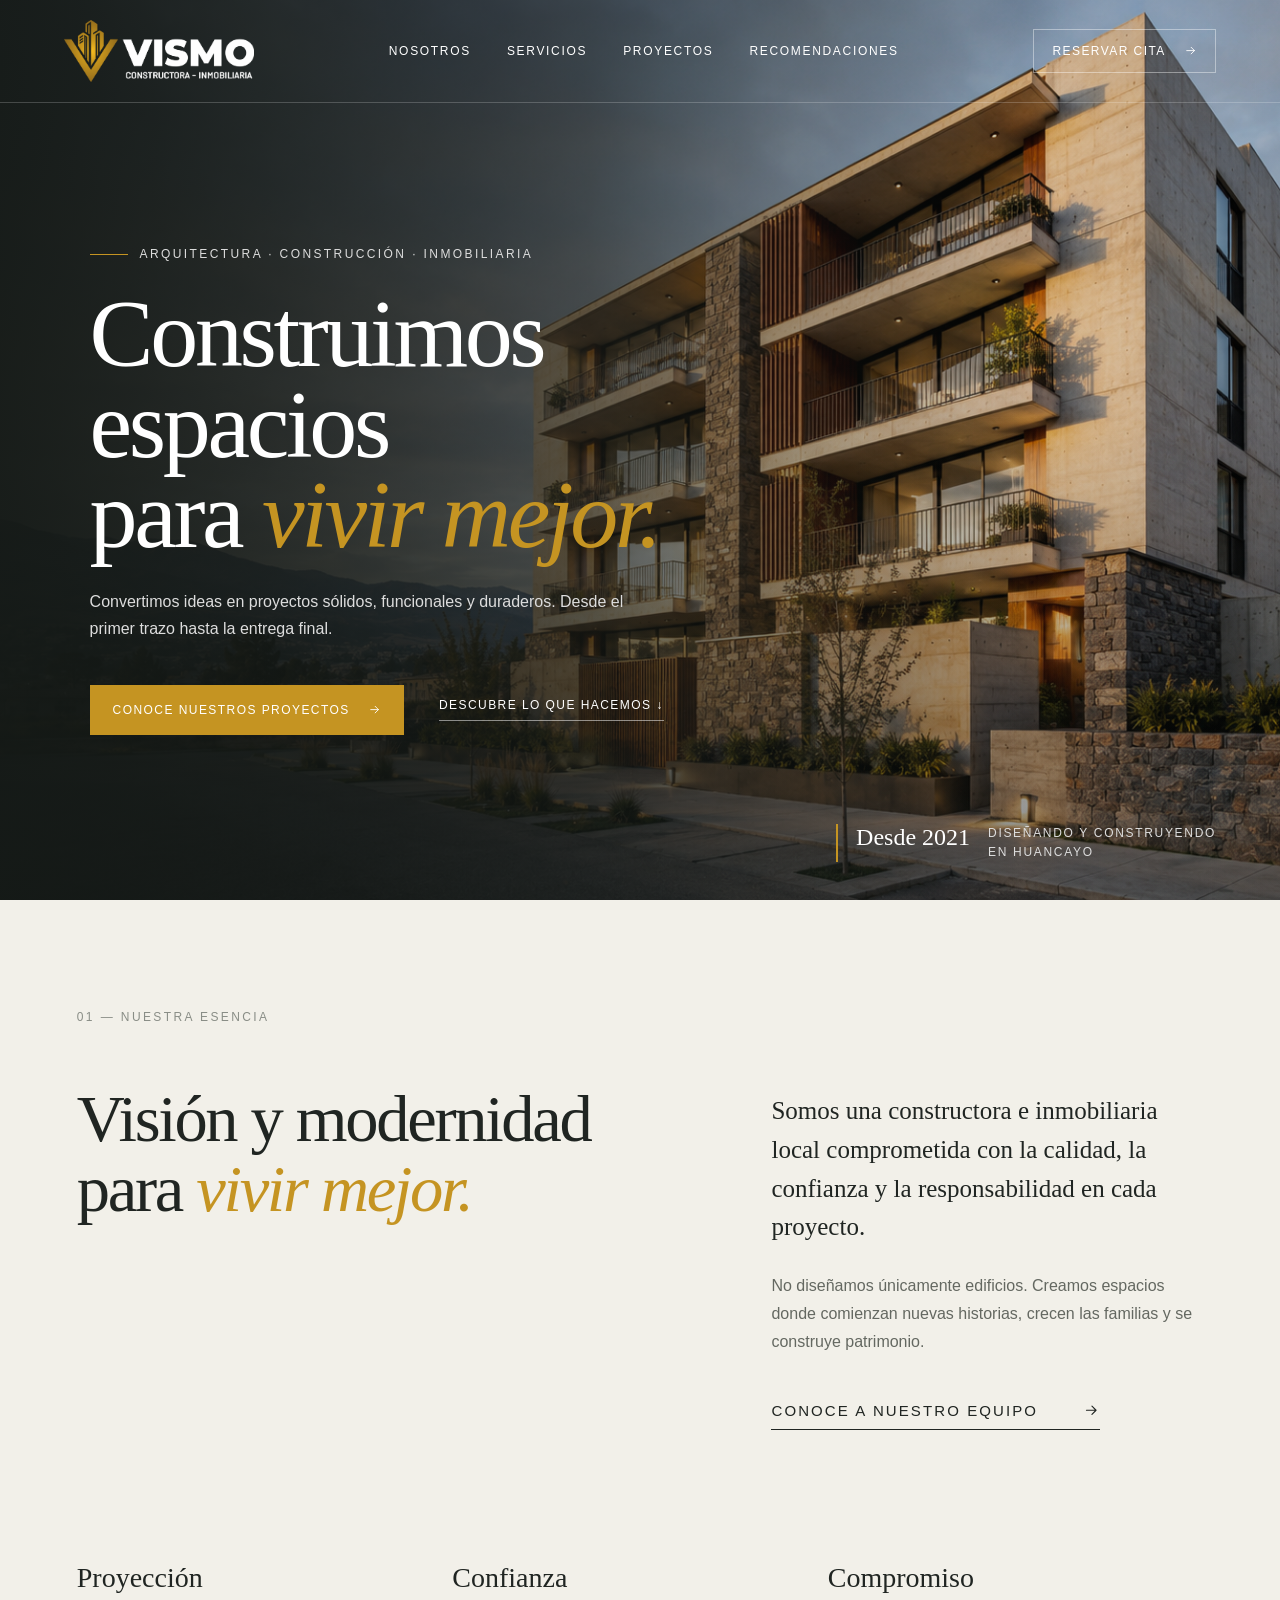
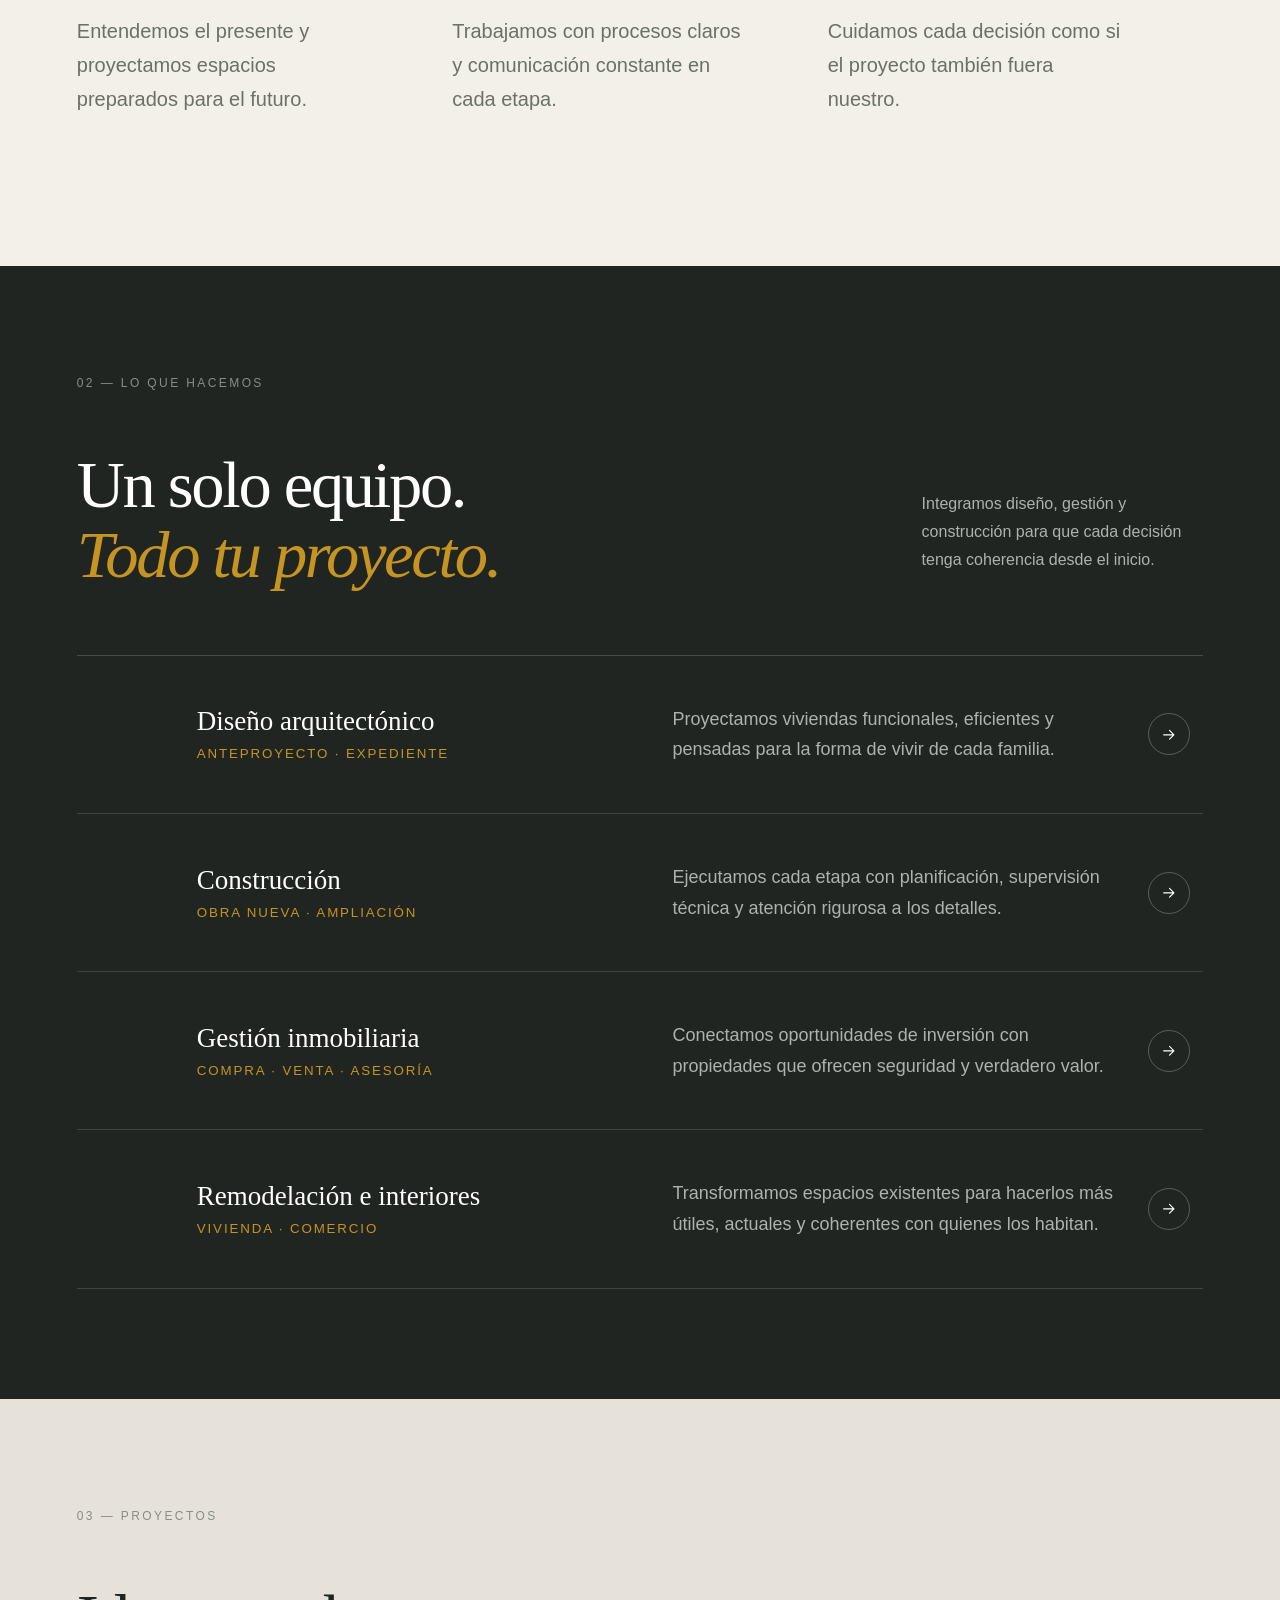
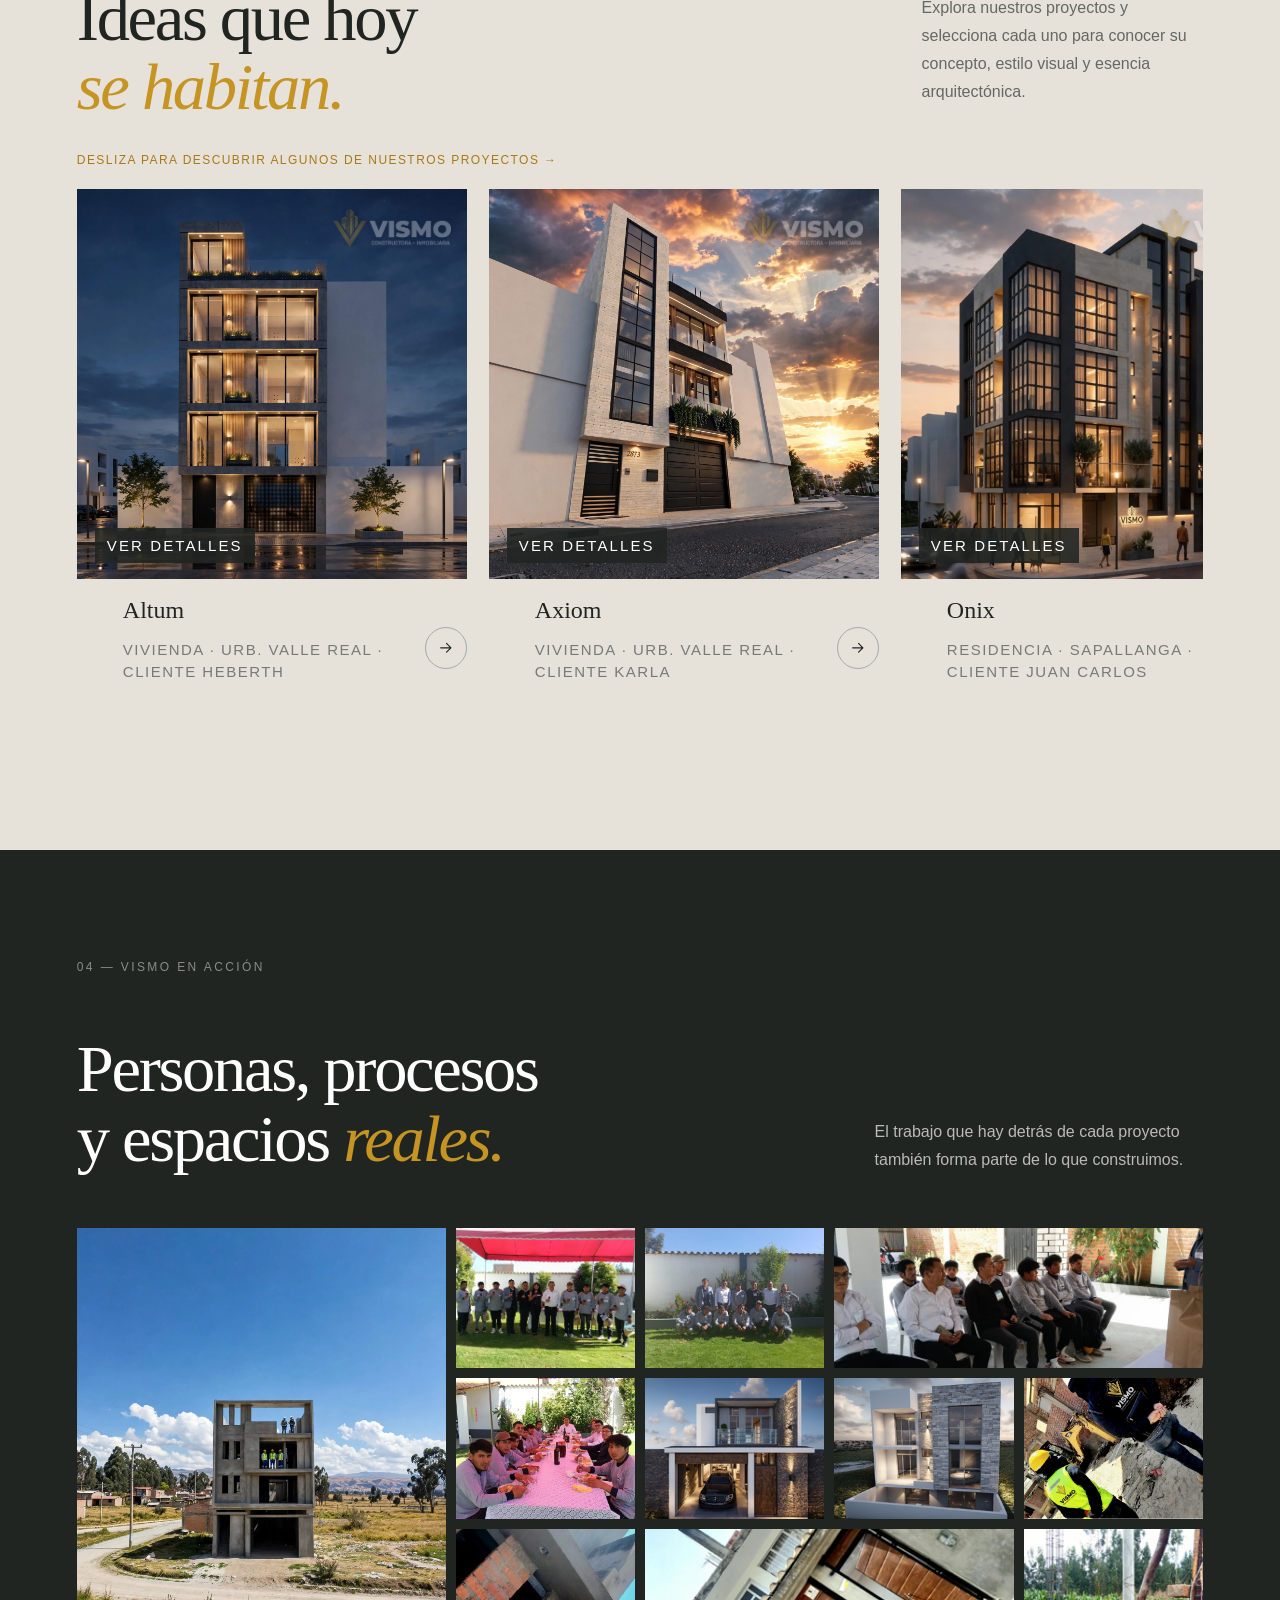
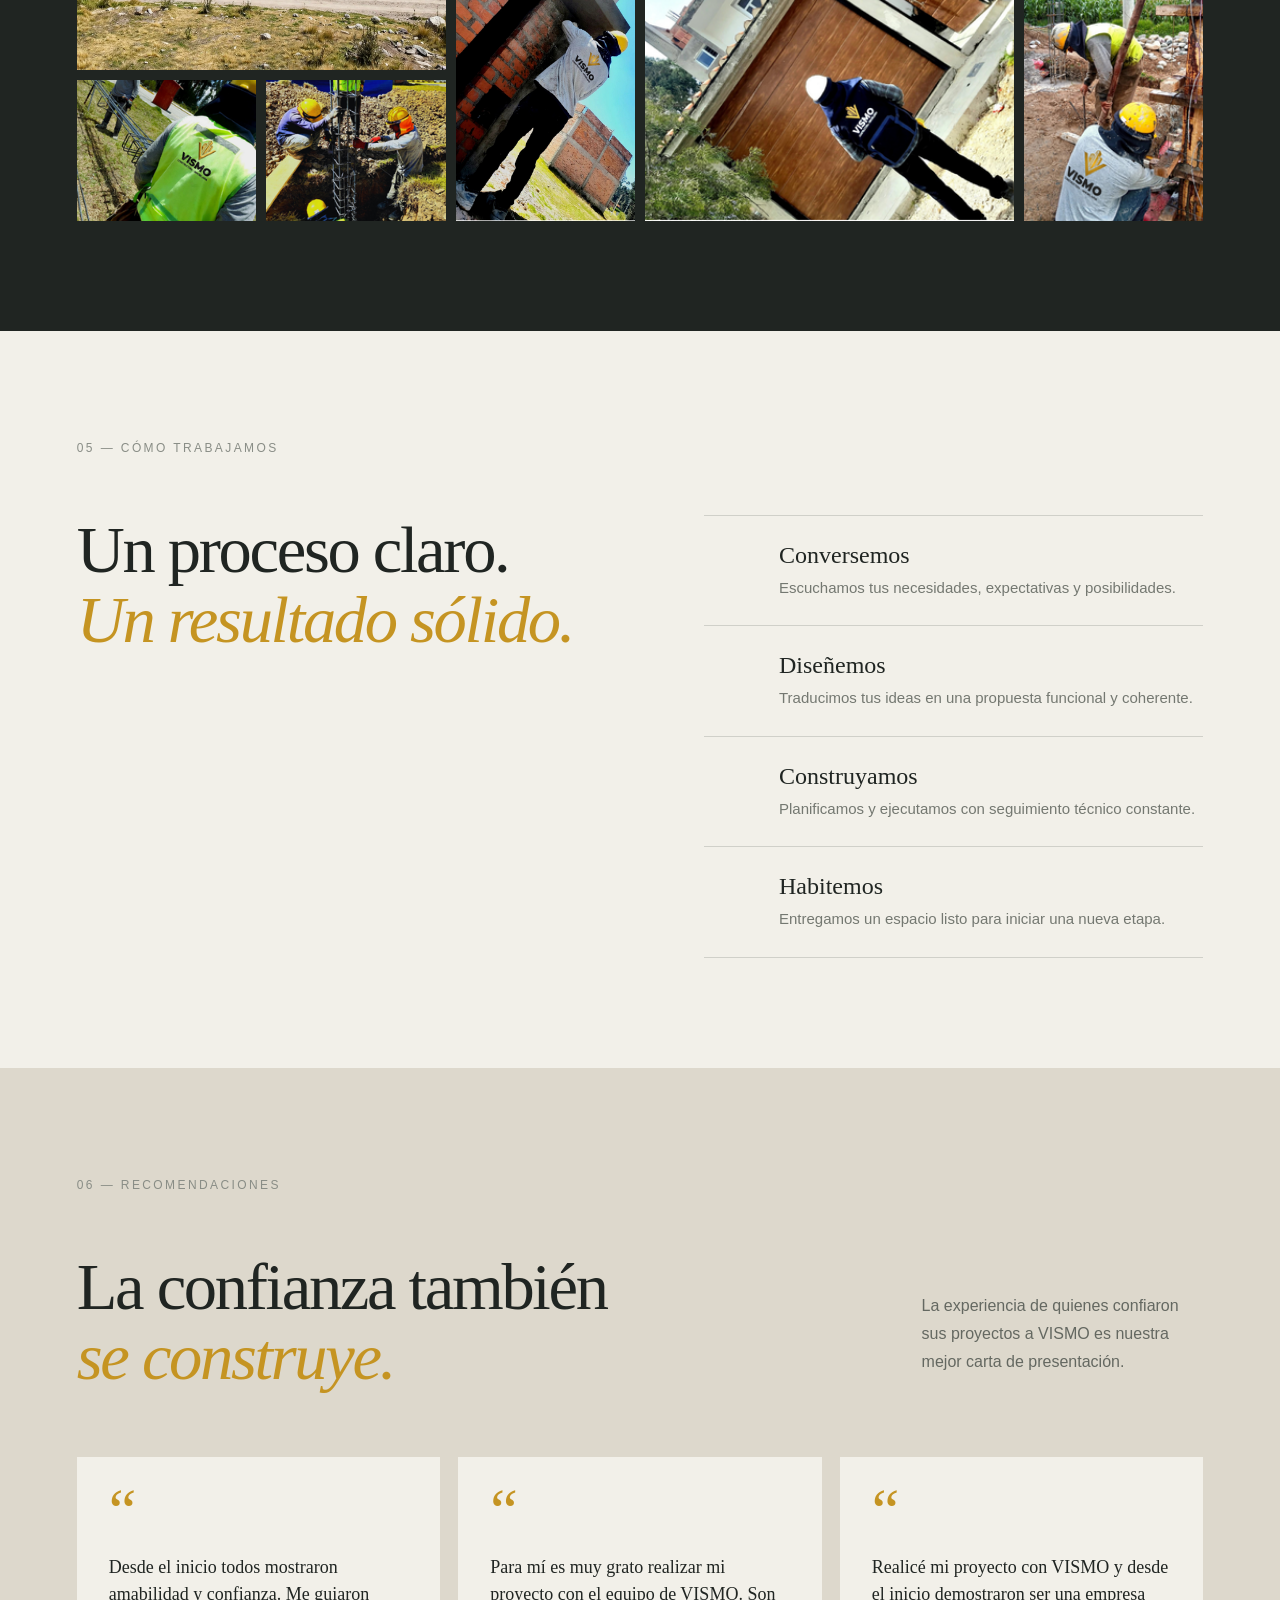
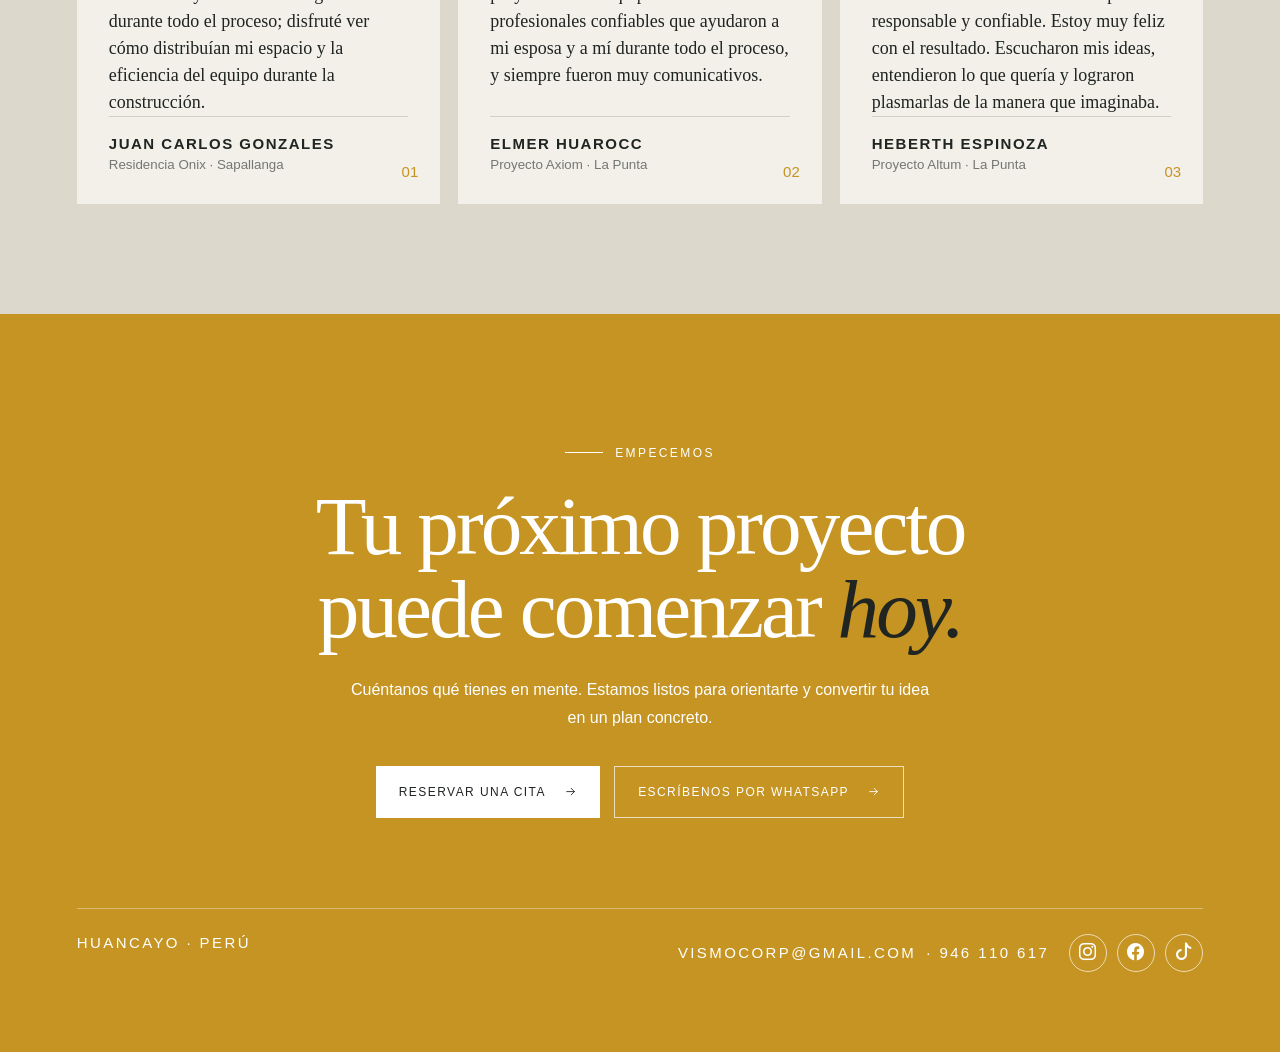
==== index.html @ 3bb8d14a "index.html" ====
<!DOCTYPE html>
<html lang="es">
<head>
  <meta charset="UTF-8">
  <meta name="viewport" content="width=device-width, initial-scale=1.0">
  <meta name="description" content="VISMO Constructora e Inmobiliaria en Huancayo, Perú.">
  <title>VISMO | Constructora e Inmobiliaria</title>
  <link rel="stylesheet" href="styles.css">
  <link
  rel="stylesheet"
  href="https://cdn.jsdelivr.net/npm/bootstrap-icons@1.11.3/font/bootstrap-icons.min.css"
>
</head>
<body>
  <!-- ICONO DE FLECHA: se reutiliza en todos los botones -->
  <svg class="svg-defs" aria-hidden="true">
    <symbol id="flecha" viewBox="0 0 24 24"><path d="M5 12h14M13 6l6 6-6 6"/></symbol>
  </svg>

  <header class="header">
    <a class="brand" href="#inicio"><img src="imagenes/logo-vismo-blanco.png" alt="VISMO"></a>
<button class="menu-button" aria-label="Abrir menú"  aria-expanded="false"> 
  <span class="menu-lines">
    <span></span>
    <span></span>
    <span></span>
  </span>

  <span class="menu-label">MENÚ</span>
</button>
    <nav>
      <a href="#nosotros">Nosotros</a>
      <a href="#servicios">Servicios</a>
      <a href="#proyectos">Proyectos</a>
      <a href="#recomendaciones">Recomendaciones</a>
    </nav>
    <!-- CAMBIA AQUÍ EL LINK DE KOALENDAR -->
    <a
  class="head-cta"
  href="https://koalendar.com/e/reuniones-vismo"
  target="_blank"
  rel="noopener noreferrer"
>
  Reservar cita
   <svg aria-hidden="true">
      <use href="#flecha"></use>
    </svg>
  </a>
  </header>

  <main>
    <section class="hero" id="inicio">
      <div class="shade"></div>
      <div class="hero-copy">
        <p class="eyebrow"><span></span>Arquitectura · Construcción · Inmobiliaria</p>
        <h1>Construimos espacios<br>para <em>vivir mejor.</em></h1>
        <p>Convertimos ideas en proyectos sólidos, funcionales y duraderos. Desde el primer trazo hasta la entrega final.</p>
        <div class="actions">
          <a class="button amber" href="#proyectos">Conoce nuestros proyectos <svg><use href="#flecha"/></svg></a>
          <a class="under" href="#servicios">Descubre lo que hacemos ↓</a>
        </div>
      </div>
      <aside><strong>Desde 2021</strong><span>Diseñando y construyendo<br>en Huancayo</span></aside>
    </section>

    <section class="section intro" id="nosotros">
      <div class="label">01 — Nuestra esencia</div>
      <div class="two">
        <h2>Visión y modernidad<br>para <em>vivir mejor.</em></h2>
        <div class="body">
          <p class="lead">Somos una constructora e inmobiliaria local comprometida con la calidad, la confianza y la responsabilidad en cada proyecto.</p>
          <p>No diseñamos únicamente edificios. Creamos espacios donde comienzan nuevas historias, crecen las familias y se construye patrimonio.</p>
          <a class="line-link" href="#contacto">Conoce a nuestro equipo <svg><use href="#flecha"/></svg></a>
        </div>
      </div>
      <div class="values">
        <article><span></span><h3>Proyección</h3><p>Entendemos el presente y proyectamos espacios preparados para el futuro.</p></article>
        <article><span></span><h3>Confianza</h3><p>Trabajamos con procesos claros y comunicación constante en cada etapa.</p></article>
        <article><span></span><h3>Compromiso</h3><p>Cuidamos cada decisión como si el proyecto también fuera nuestro.</p></article>
      </div>
    </section>

    <section class="section services" id="servicios">
      <div class="heading">
        <div><div class="label">02 — Lo que hacemos</div><h2>Un solo equipo.<br><em>Todo tu proyecto.</em></h2></div>
        <p>Integramos diseño, gestión y construcción para que cada decisión tenga coherencia desde el inicio.</p>
      </div>
      <div class="service-list">
        <!-- EDITA AQUÍ LOS SERVICIOS -->
        <article><span></span><div><h3>Diseño arquitectónico</h3><small>Anteproyecto · Expediente</small></div><p>Proyectamos viviendas funcionales, eficientes y pensadas para la forma de vivir de cada familia.</p><i><svg><use href="#flecha"/></svg></i></article>
        <article><span></span><div><h3>Construcción</h3><small>Obra nueva · Ampliación</small></div><p>Ejecutamos cada etapa con planificación, supervisión técnica y atención rigurosa a los detalles.</p><i><svg><use href="#flecha"/></svg></i></article>
        <article><span></span><div><h3>Gestión inmobiliaria</h3><small>Compra · Venta · Asesoría</small></div><p>Conectamos oportunidades de inversión con propiedades que ofrecen seguridad y verdadero valor.</p><i><svg><use href="#flecha"/></svg></i></article>
        <article><span></span><div><h3>Remodelación e interiores</h3><small>Vivienda · Comercio</small></div><p>Transformamos espacios existentes para hacerlos más útiles, actuales y coherentes con quienes los habitan.</p><i><svg><use href="#flecha"/></svg></i></article>
      </div>
    </section>

    <section class="section projects" id="proyectos">
      <div class="heading">
        <div><div class="label">03 — Proyectos</div><h2>Ideas que hoy<br><em>se habitan.</em></h2></div>
        <p>Explora nuestros proyectos y selecciona cada uno para conocer su concepto, estilo visual y esencia arquitectónica.</p>
      </div>
      <p class="projects-hint">Desliza para descubrir algunos de nuestros proyectos →</p>
      <div class="project-grid">
        <!-- PARA CAMBIAR UNA FOTO: reemplaza el archivo dentro de la carpeta imagenes usando el mismo nombre -->
        <details class="project"><summary><div class="visual"><img src="imagenes/proyecto-altum.webp" alt="Vivienda Altum"><small>Ver detalles</small></div><div class="meta"><b></b><div><h3>Altum</h3><p>Vivienda · Urb. Valle Real · Cliente Heberth</p></div><i><svg><use href="#flecha"/></svg></i></div></summary><div class="project-process"><article><span>01</span><div><h4>Concepto</h4><p>Enfoque vertical estilizado, diseñado para maximizar la entrada de luz natural mediante amplios ventanales y una terraza social superior.</p></div></article><article><span>02</span><div><h4>Estilo visual</h4><p>Concreto visto, perfiles en negro mate y calidez de madera en interiores.</p></div></article><article><span>03</span><div><h4>Esencia</h4><p>Luz, altura y elegancia transparente.</p></div></article></div></details>
        <details class="project"><summary><div class="visual"><img src="imagenes/proyecto-axiom.webp" alt="Vivienda Axiom"><small>Ver detalles</small></div><div class="meta"><b></b><div><h3>Axiom</h3><p>Vivienda · Urb. Valle Real · Cliente Karla</p></div><i><svg><use href="#flecha"/></svg></i></div></summary><div class="project-process"><article><span>01</span><div><h4>Concepto</h4><p>Propuesta vanguardista con un marco diagonal de gran escala que crea una presencia imponente desde la calle.</p></div></article><article><span>02</span><div><h4>Estilo visual</h4><p>Geometría inclinada, perfilería industrial, carpintería negra y paneles cálidos.</p></div></article><article><span>03</span><div><h4>Esencia</h4><p>Geometría audaz y carácter industrial.</p></div></article></div></details>
        <details class="project onix"><summary><div class="visual"><img src="imagenes/proyecto-onix.webp" alt="Residencia Onix"><small>Ver detalles</small></div><div class="meta"><b></b><div><h3>Onix</h3><p>Residencia · Sapallanga · Cliente Juan Carlos</p></div><i><svg><use href="#flecha"/></svg></i></div></summary><div class="project-process"><article><span>01</span><div><h4>Concepto</h4><p>Un hito arquitectónico de volumen imponente, con piedra clara, un núcleo vertical oscuro y paneles acristalados.</p></div></article><article><span>02</span><div><h4>Estilo visual</h4><p>Juego de volúmenes en esquina, iluminación perimetral ascendente y dinamismo urbano.</p></div></article><article><span>03</span><div><h4>Esencia</h4><p>Presencia urbana y solidez de esquina.</p></div></article></div></details>
        <details class="project"><summary><div class="visual"><img src="imagenes/proyecto-aria.webp" alt="Residencia Aria"><small>Ver detalles</small></div><div class="meta"><b></b><div><h3>Aria</h3><p>Residencia · Urb. Valle Real · Cliente Nataly</p></div><i><svg><use href="#flecha"/></svg></i></div></summary><div class="project-process"><article><span>01</span><div><h4>Concepto</h4><p>Arquitectura de líneas limpias enmarcada por muros ciegos en tono piedra travertino.</p></div></article><article><span>02</span><div><h4>Estilo visual</h4><p>Texturas pétreas cálidas, marcos oscuros e iluminación focalizada.</p></div></article><article><span>03</span><div><h4>Esencia</h4><p>Sutileza, calidez y privacidad.</p></div></article></div></details>
        <details class="project"><summary><div class="visual"><img src="imagenes/proyecto-black-frame.webp" alt="Vivienda Black Frame"><small>Ver detalles</small></div><div class="meta"><b></b><div><h3>Black Frame</h3><p>Vivienda · Urb. Valle Real · Cliente José</p></div><i><svg><use href="#flecha"/></svg></i></div></summary><div class="project-process"><article><span>01</span><div><h4>Concepto</h4><p>Un sofisticado pórtico rectangular negro enmarca el volumen central y organiza la composición.</p></div></article><article><span>02</span><div><h4>Estilo visual</h4><p>Marcos estructurales proyectados, piedra neutra y tonos antracita.</p></div></article><article><span>03</span><div><h4>Esencia</h4><p>Minimalismo geométrico y equilibrio perfecto.</p></div></article></div></details>
      </div>
    </section>

    <section class="section action-gallery" id="en-accion">
      <div class="gallery-heading"><div><div class="label">04 — VISMO en acción</div><h2>Personas, procesos<br>y espacios <em>reales.</em></h2></div><p>El trabajo que hay detrás de cada proyecto también forma parte de lo que construimos.</p></div>
      <div class="collage">
        <figure><img src="imagenes/concrete-building-workers.webp" alt="Edificio en construcción"></figure>
        <figure><img src="imagenes/collage-equipo-hd.jpeg" alt="Equipo VISMO"></figure>
        <figure><img src="imagenes/collage-equipo-sentado-hd.jpg" alt="Equipo VISMO"></figure>
        <figure><img src="imagenes/collage-charla-hd.jpeg" alt="Equipo en capacitación"></figure>
        <figure><img src="imagenes/collage-almuerzo-hd.jpeg" alt="Almuerzo del equipo"></figure>
        <figure><img src="imagenes/vismo-accion-06.png" alt="Proyecto VISMO"></figure>
        <figure><img src="imagenes/vismo-accion-07.png" alt="Proyecto VISMO"></figure>
        <figure><img src="imagenes/vismo-accion-13.png" alt="Trabajo en obra"></figure>
        <figure><img src="imagenes/vismo-accion-11.png" alt="Trabajo en obra"></figure>
        <figure><img src="imagenes/vismo-accion-12.png" alt="Trabajo en obra"></figure>
        <figure><img src="imagenes/vismo-accion-15.png" alt="Trabajo en obra"></figure>
        <figure><img src="imagenes/vismo-accion-14.png" alt="Trabajo en obra"></figure>
        <figure><img src="imagenes/vismo-accion-01.png" alt="Trabajo en obra"></figure>
      </div>
    </section>

    <section class="section process">
      <div class="label">05 — Cómo trabajamos</div>
      <div class="two"><h2>Un proceso claro.<br><em>Un resultado sólido.</em></h2><div class="steps">
        <article><span></span><div><h3>Conversemos</h3><p>Escuchamos tus necesidades, expectativas y posibilidades.</p></div></article>
        <article><span></span><div><h3>Diseñemos</h3><p>Traducimos tus ideas en una propuesta funcional y coherente.</p></div></article>
        <article><span></span><div><h3>Construyamos</h3><p>Planificamos y ejecutamos con seguimiento técnico constante.</p></div></article>
        <article><span></span><div><h3>Habitemos</h3><p>Entregamos un espacio listo para iniciar una nueva etapa.</p></div></article>
      </div></div>
    </section>

    <section class="section testimonials" id="recomendaciones">
      <div class="heading"><div><div class="label">06 — Recomendaciones</div><h2>La confianza también<br><em>se construye.</em></h2></div><p>La experiencia de quienes confiaron sus proyectos a VISMO es nuestra mejor carta de presentación.</p></div>
      <div class="testimonial-grid">
        <!-- EDITA O DUPLICA UNA TARJETA PARA AÑADIR RECOMENDACIONES -->
        <article><span>“</span><p>Desde el inicio todos mostraron amabilidad y confianza. Me guiaron durante todo el proceso; disfruté ver cómo distribuían mi espacio y la eficiencia del equipo durante la construcción.</p><div><b>Juan Carlos Gonzales</b><small>Residencia Onix · Sapallanga</small></div><i>01</i></article>
        <article><span>“</span><p>Para mí es muy grato realizar mi proyecto con el equipo de VISMO. Son profesionales confiables que ayudaron a mi esposa y a mí durante todo el proceso, y siempre fueron muy comunicativos.</p><div><b>Elmer Huarocc</b><small>Proyecto Axiom · La Punta</small></div><i>02</i></article>
        <article><span>“</span><p>Realicé mi proyecto con VISMO y desde el inicio demostraron ser una empresa responsable y confiable. Estoy muy feliz con el resultado. Escucharon mis ideas, entendieron lo que quería y lograron plasmarlas de la manera que imaginaba.</p><div><b>Heberth Espinoza</b><small>Proyecto Altum · La Punta</small></div><i>03</i></article>
      </div>
    </section>

    <section class="section contact" id="contacto">
      <p class="eyebrow"><span></span>Empecemos</p>
      <h2>Tu próximo proyecto<br>puede comenzar <em>hoy.</em></h2>
      <p>Cuéntanos qué tienes en mente. Estamos listos para orientarte y convertir tu idea en un plan concreto.</p>
      <div class="contact-actions">
        <a class="button light" href="https://koalendar.com/e/reuniones-vismo" target="_blank" rel="noopener">Reservar una cita <svg><use href="#flecha"/></svg></a>
        <!-- CAMBIA AQUÍ EL NÚMERO DE WHATSAPP: código de país 51 + número -->
        <a class="button outline" href="https://wa.me/51946110617?text=Hola%20VISMO.%20Me%20gustaría%20conversar%20sobre%20mi%20proyecto." target="_blank" rel="noopener">Escríbenos por WhatsApp <svg><use href="#flecha"/></svg></a>
      </div>
<div class="contact-info">

  <span>Huancayo · Perú</span>

  <div class="contact-links">

    <a
      class="contact-email"
      href="https://mail.google.com/mail/?view=cm&fs=1&to=vismocorp@gmail.com&su=Consulta%20sobre%20un%20proyecto"
      target="_blank"
      rel="noopener"
    >
      vismocorp@gmail.com
    </a>

    <span>· 946 110 617</span>

    <div class="social-links">

      <a
        href="https://www.instagram.com/vismo_constructora/"
        target="_blank"
        rel="noopener"
        aria-label="Instagram de VISMO"
        title="Instagram"
      >
        <i class="bi bi-instagram"></i>
      </a>

      <a
        href="https://www.facebook.com/vismocorp21"
        target="_blank"
        rel="noopener"
        aria-label="Facebook de VISMO"
        title="Facebook"
      >
        <i class="bi bi-facebook"></i>
      </a>

      <a
        href="https://www.tiktok.com/@vismo.constructora?is_from_webapp=1&sender_device=pc"
        target="_blank"
        rel="noopener"
        aria-label="TikTok de VISMO"
        title="TikTok"
      >
        <i class="bi bi-tiktok"></i>
      </a>

    </div>

  </div>

</div>
---- styles.css ----
:root{--ink:#202522;--paper:#f2f0e9;--amber:#c59422;--amber-dark:#a87918;--muted:#747871;--line:rgba(32,37,34,.16)}
*{box-sizing:border-box}
html{scroll-behavior:smooth}
body{margin:0;background:var(--paper);color:var(--ink);font-family:Arial,sans-serif}
a{color:inherit;text-decoration:none}
svg{width:1.1em;height:1.1em;fill:none;stroke:currentColor;stroke-width:1.6;stroke-linecap:round;stroke-linejoin:round}
.svg-defs{position:absolute;width:0;height:0;overflow:hidden}
.section{padding:110px max(6vw,32px)}
.header{position:absolute;z-index:5;inset:0 0 auto;display:flex;align-items:center;justify-content:space-between;padding:20px 5vw;color:#fff;border-bottom:1px solid #ffffff32}
.brand{display:flex;align-items:center}.brand img{display:block;width:190px;height:62px;object-fit:contain;object-position:left center}
.header nav{display:flex;gap:36px;font-size:12px;letter-spacing:.14em;text-transform:uppercase}
.head-cta,.button{display:inline-flex;align-items:center;gap:18px;font-size:12px;text-transform:uppercase;letter-spacing:.12em}
.head-cta{border:1px solid #ffffff66;padding:14px 18px}
.menu-button {
  width: 48px;
  height: 48px;
  padding: 5px;
  color: white;
  background: transparent;
  border: 1px solid rgba(255, 255, 255, 0.55);
  cursor: pointer;

  display: none;
  flex-direction: column;
  align-items: center;
  justify-content: center;
  gap: 1px;
}

.menu-icon {
  font-size: 23px;
  line-height: 20px;
}

.menu-text {
  font-family: Arial, sans-serif;
  font-size: 7px;
  letter-spacing: 1px;
  line-height: 10px;
}
.hero{min-height:100vh;position:relative;display:flex;align-items:center;color:#fff;background:#202522 url('imagenes/hero-vismo.png') center/cover no-repeat}
.shade{position:absolute;inset:0;background:linear-gradient(90deg,#151a17ed 0%,#151a1799 46%,#151a171e 82%),linear-gradient(0deg,#0a0e0c66,transparent 55%)}
.hero-copy{position:relative;z-index:2;padding:150px 7vw 80px;max-width:900px}
.eyebrow,.label{text-transform:uppercase;letter-spacing:.2em;font-size:12px}.eyebrow{display:flex;align-items:center;gap:12px;color:#ddd}.eyebrow span{width:38px;height:1px;background:var(--amber)}
h1,h2{font-family:Georgia,serif;font-weight:400;letter-spacing:-.035em}h1{font-size:clamp(54px,7.5vw,108px);line-height:.94;margin:28px 0}h1 em,h2 em{color:var(--amber);font-weight:400}
.hero-copy>p:last-of-type{font-size:16px;line-height:1.7;color:#ddd;max-width:550px}.actions{display:flex;align-items:center;gap:35px;margin-top:42px}.button{padding:18px 23px}.amber{background:var(--amber)}.under{font-size:12px;text-transform:uppercase;letter-spacing:.12em;border-bottom:1px solid #ffffff80;padding-bottom:8px}
.hero aside{position:absolute;z-index:2;right:5vw;bottom:38px;display:flex;gap:18px;border-left:2px solid var(--amber);padding-left:18px}.hero aside strong{font:400 24px Georgia}.hero aside span{font-size:12px;line-height:1.6;text-transform:uppercase;letter-spacing:.14em;color:#ddd}
.label{color:#898d86;margin-bottom:60px}.two{display:grid;grid-template-columns:1.05fr .8fr;gap:10vw}.section h2{font-size:clamp(44px,5.2vw,75px);line-height:1.05;margin:0}.body{padding-top:8px}.body p{line-height:1.75;color:#646861}.body .lead{font:25px/1.55 Georgia;color:var(--ink);margin-top:0}.line-link{display:inline-flex;align-items:center;gap:45px;margin-top:30px;padding-bottom:10px;border-bottom:1px solid var(--ink);font-size:15px;text-transform:uppercase;letter-spacing:.14em}
.values{display:grid;grid-template-columns:repeat(3,1fr);gap:0;margin-top:90px}.values article{padding:34px 6vw 20px 0}.values span,.service-list>article>span{font-family:Georgia;color:var(--amber);font-size:13px}.values h3{font:400 28px Georgia;margin:8px 0}.values p{font-size:20px;line-height:1.7;color:#6c7069}
.services{background:var(--ink);color:#fff}.heading{display:grid;grid-template-columns:1.4fr .55fr;align-items:end;gap:10vw;margin-bottom:65px}.heading>p{color:#aeb2ad;line-height:1.75}.service-list{border-top:1px solid #ffffff2d}.service-list article{display:grid;grid-template-columns:80px 1fr 1fr 50px;gap:35px;align-items:center;padding:30px 5px;border-bottom:1px solid #ffffff24;transition:.25s}.service-list article:hover{background:#ffffff08;padding-left:16px}.service-list h3{font:400 27px Georgia;margin:0 0 7px}.service-list small{color:var(--amber);font: size 12px;px;text-transform:uppercase;letter-spacing:.14em}.service-list p{color:#aeb2ad;font-size:18px;line-height:1.7}.service-list i,.meta i{display:grid;place-items:center;border:1px solid #ffffff40;width:42px;height:42px;border-radius:50%}
.projects{background:#e6e2d9}.projects .heading>p{color:#646861}.projects-hint{margin:-34px 0 22px;color:var(--amber-dark);font-size:12px;text-transform:uppercase;letter-spacing:.12em}.project-grid{display:flex;overflow-x:auto;gap:22px;padding:0 0 24px;scroll-snap-type:x mandatory;scrollbar-color:var(--amber) #cac5b9;scrollbar-width:thin}.project{flex:0 0 min(390px,31vw);min-width:0;scroll-snap-align:start}.project summary{display:block;cursor:pointer;list-style:none}.project summary::-webkit-details-marker{display:none}
.visual{height:390px;position:relative;overflow:hidden;background:#777}.visual>img{display:block;width:100%;height:100%;object-fit:cover;transition:transform .45s ease}.onix .visual>img{object-position:center 68%}.project summary:hover .visual>img{transform:scale(1.025)}.visual>small{position:absolute;left:18px;bottom:16px;z-index:3;background:#202522dc;color:#fff;padding:9px 12px;font-size:15px;text-transform:uppercase;letter-spacing:.14em}
.visual::after{content:"";position:absolute;z-index:2;top:16px;right:16px;width:118px;height:46px;background:url('imagenes/logo-vismo-blanco.png') center/contain no-repeat;opacity:.32;filter:drop-shadow(0 1px 3px #0007);pointer-events:none}
.meta{display:grid;grid-template-columns:34px 1fr 42px;gap:12px;align-items:center;padding:18px 0}.meta>b{color:var(--amber);font-size:15px}.meta h3{font:400 24px Georgia;margin:0}.meta p{font-size:15px;line-height:1.45;text-transform:uppercase;letter-spacing:.1em;color:#777b75}.meta i{border-color:#a7aaa4;transition:.25s}.project[open] .meta i{background:var(--amber);border-color:var(--amber);color:#fff;transform:rotate(90deg)}
.project-process{border-top:2px solid var(--amber);background:#f2f0e9;padding:12px 18px 16px}.project-process article{display:grid;grid-template-columns:28px 1fr;gap:10px;padding:13px 0;border-bottom:1px solid var(--line)}.project-process article:last-child{border:0}.project-process span{color:var(--amber);font:12px Georgia}.project-process h4{margin:0 0 4px;font:400 17px Georgia}.project-process p{margin:0;color:var(--muted);font-size:15px;line-height:1.5}
.action-gallery{background:var(--ink);color:#fff}.gallery-heading{display:grid;grid-template-columns:1.35fr .65fr;gap:9vw;align-items:end;margin-bottom:54px}.gallery-heading h2{font-size:clamp(44px,5.2vw,75px);line-height:1.05;margin:0}.gallery-heading>p{color:#b8bbb7;line-height:1.75;margin:0}
.collage{display:grid;grid-template-columns:repeat(6,minmax(0,1fr));grid-template-rows:repeat(4,clamp(125px,11vw,180px));gap:10px}.collage figure{position:relative;margin:0;overflow:hidden;background:#303632}.collage img{display:block;width:100%;height:100%;object-fit:cover;transition:transform .45s ease,filter .45s ease}.collage figure:hover img{transform:scale(1.035);filter:brightness(1.07)}
.collage figure:nth-child(1){grid-column:1/3;grid-row:1/4}.collage figure:nth-child(2){grid-column:3;grid-row:1}.collage figure:nth-child(3){grid-column:4;grid-row:1}.collage figure:nth-child(4){grid-column:5/7;grid-row:1}.collage figure:nth-child(5){grid-column:3;grid-row:2}.collage figure:nth-child(5) img{object-position:center}.collage figure:nth-child(6){grid-column:4;grid-row:2}.collage figure:nth-child(7){grid-column:5;grid-row:2}.collage figure:nth-child(8){grid-column:6;grid-row:2}.collage figure:nth-child(9){grid-column:4/6;grid-row:3/5}.collage figure:nth-child(10){grid-column:3;grid-row:3/5}.collage figure:nth-child(11){grid-column:1;grid-row:4}.collage figure:nth-child(12){grid-column:2;grid-row:4}.collage figure:nth-child(13){grid-column:6;grid-row:3/5}
.process .two{grid-template-columns:1fr 1fr}.steps article{display:grid;grid-template-columns:55px 1fr;gap:20px;padding:26px 0;border-top:1px solid var(--line)}.steps article:last-child{border-bottom:1px solid var(--line)}.steps span{font-family:Georgia;color:var(--amber)}.steps h3{font:400 24px Georgia;margin:0 0 8px}.steps p{margin:0;color:var(--muted);line-height:1.5;font-size:15px}
.testimonials{background:#ddd8cc}.testimonials .heading>p{color:#646861}.testimonial-grid{display:grid;grid-template-columns:repeat(3,minmax(0,1fr));gap:18px}.testimonial-grid article{position:relative;background:var(--paper);padding:32px;min-height:340px;display:flex;flex-direction:column}.testimonial-grid>article>span{font:62px Georgia;color:var(--amber);line-height:.7}.testimonial-grid>article>p{font:18px/1.5 Georgia;margin:22px 0 auto}.testimonial-grid article div{border-top:1px solid var(--line);padding-top:18px;display:flex;flex-direction:column}.testimonial-grid b{font-size:15px;text-transform:uppercase;letter-spacing:.1em}.testimonial-grid small{color:var(--muted);margin-top:5px}.testimonial-grid article>i{position:absolute;right:22px;bottom:24px;color:var(--amber);font-style:normal;font-size:15px}
.contact{background:var(--amber);text-align:center;color:#fff;padding-top:120px;padding-bottom:80px}.contact .eyebrow{justify-content:center;color:#fff}.contact .eyebrow span{background:#fff}.contact h2{font-size:clamp(48px,6.5vw,90px);line-height:1;margin:25px auto}.contact h2 em{color:var(--ink)}.contact>p:not(.eyebrow){max-width:580px;margin:0 auto 35px;line-height:1.7}.light{background:#fff;color:var(--ink)}.outline{border:1px solid #ffffffb3}.contact-actions{display:flex;justify-content:center;gap:14px;flex-wrap:wrap}.contact-info{display:flex;justify-content:space-between;margin-top:90px;padding-top:25px;border-top:1px solid #ffffff59;font-size:15px;text-transform:uppercase;letter-spacing:.16em}
footer{background:#171b18;color:#aaa;display:flex;align-items:center;justify-content:space-between;padding:30px 5vw;font-size:15px;text-transform:uppercase;letter-spacing:.12em}footer .brand img{width:165px;height:54px}
@media(max-width:850px){
  .header{padding:14px 22px;flex-wrap:wrap}.header nav{display:none;width:100%;flex-direction:column;gap:0;padding-top:12px}.header nav.open{display:flex}.header nav a{padding:13px 0;border-top:1px solid #ffffff25}.menu-button{display:block}.head-cta {
  font-size: 8px;
  padding: 10px 8px;
  gap: 5px;
  white-space: nowrap;
}

.head-cta svg {
  width: 13px;
  height: 13px;
}.brand img{width:145px;height:50px}
  .hero-copy{padding-left:25px;padding-right:25px}.actions{align-items:flex-start;flex-direction:column}.hero aside{display:none}
  .two,.heading,.process .two,.gallery-heading{grid-template-columns:1fr;gap:40px}.values{grid-template-columns:1fr}.values article{padding:25px 0}
  .service-list article{grid-template-columns:35px 1fr 40px;gap:15px}.service-list article>p{grid-column:2/4}
  .project{flex-basis:82vw}.visual{height:420px}.testimonial-grid{grid-template-columns:1fr}.section{padding:80px 25px}
  .collage{grid-template-columns:repeat(2,minmax(0,1fr));grid-template-rows:repeat(7,150px);gap:8px}.collage figure{grid-column:auto!important;grid-row:auto!important}.collage figure:last-child{grid-column:1/3!important}
  .contact-info,footer{flex-direction:column;gap:20px}footer{text-align:center}
}
@media(max-width:480px){h1{font-size:51px}.brand img{width:130px;height:45px}.button{width:100%;justify-content:center}.visual{height:350px}.project{flex-basis:86vw}.collage{grid-template-rows:repeat(7,145px);gap:7px}}
@media(prefers-reduced-motion:reduce){html{scroll-behavior:auto}*{transition:none!important}}
.contact-links {
  display: flex;
  align-items: center;
  justify-content: flex-end;
  gap: 10px;
}

.contact-email {
  transition: opacity 0.25s ease;
}

.contact-email:hover {
  opacity: 0.7;
}

.social-links {
  display: flex;
  align-items: center;
  gap: 10px;
  margin-left: 10px;
}

.social-links a {
  display: grid;
  place-items: center;
  width: 38px;
  height: 38px;
  border: 1px solid rgba(255, 255, 255, 0.65);
  border-radius: 50%;
  color: white;
  font-size: 17px;
  transition:
    background 0.25s ease,
    color 0.25s ease,
    transform 0.25s ease;
}

.social-links a:hover {
  background: white;
  color: #202522;
  transform: translateY(-3px);
}

@media (max-width: 850px) {
  .contact-links {
    flex-direction: column;
    justify-content: center;
  }

  .social-links {
    margin-left: 0;
    margin-top: 8px;
  }
}
/* MENÚ HAMBURGUESA: oculto en computadora */
.menu-button {
  display: none !important;
}

/* MENÚ HAMBURGUESA: visible únicamente en celular */
@media (max-width: 850px) {
  .menu-button {
    display: flex !important;
    width: 54px;
    height: 54px;
    padding: 6px;
    flex-direction: column;
    align-items: center;
    justify-content: center;
    gap: 4px;
  }

  .menu-lines {
    display: flex;
    flex-direction: column;
    align-items: center;
    gap: 4px;
  }

  .menu-lines span {
    display: block;
    width: 21px;
    height: 2px;
    background-color: #ffffff;
  }

  .menu-label {
    color: #ffffff;
    font-family: Arial, sans-serif;
    font-size: 7px;
    line-height: 1;
    letter-spacing: 1px;
  }
}
/* OCULTAR EL CUADRADO DEL MENÚ EN COMPUTADORA */
header.header .menu-button {
  display: none !important;
  visibility: hidden !important;
}

/* MOSTRARLO SOLO EN CELULAR */
@media screen and (max-width: 850px) {
  header.header .menu-button {
    display: flex !important;
    visibility: visible !important;
  }
}
/* ==================================================
   MENÚ RESPONSIVO DE VISMO
================================================== */

/* En computadoras: ocultamos el cuadradito */
header.header .menu-button {
  display: none !important;
  visibility: hidden !important;
}

/* En celulares: mostramos el cuadradito */
@media screen and (max-width: 600px) {
  header.header .menu-button {
    display: flex !important;
    visibility: visible !important;
    width: 54px;
    height: 54px;
    padding: 6px;
    flex-direction: column;
    align-items: center;
    justify-content: center;
    gap: 4px;
    color: #ffffff;
    background: transparent;
    border: 1px solid rgba(255, 255, 255, 0.55);
    cursor: pointer;
  }

  .menu-lines {
    display: flex;
    flex-direction: column;
    align-items: center;
    gap: 4px;
  }

  .menu-lines span {
    display: block;
    width: 21px;
    height: 2px;
    background-color: #ffffff;
  }

  .menu-label {
    display: block;
    color: #ffffff;
    font-family: Arial, sans-serif;
    font-size: 7px;
    line-height: 1;
    letter-spacing: 1px;
  }
}
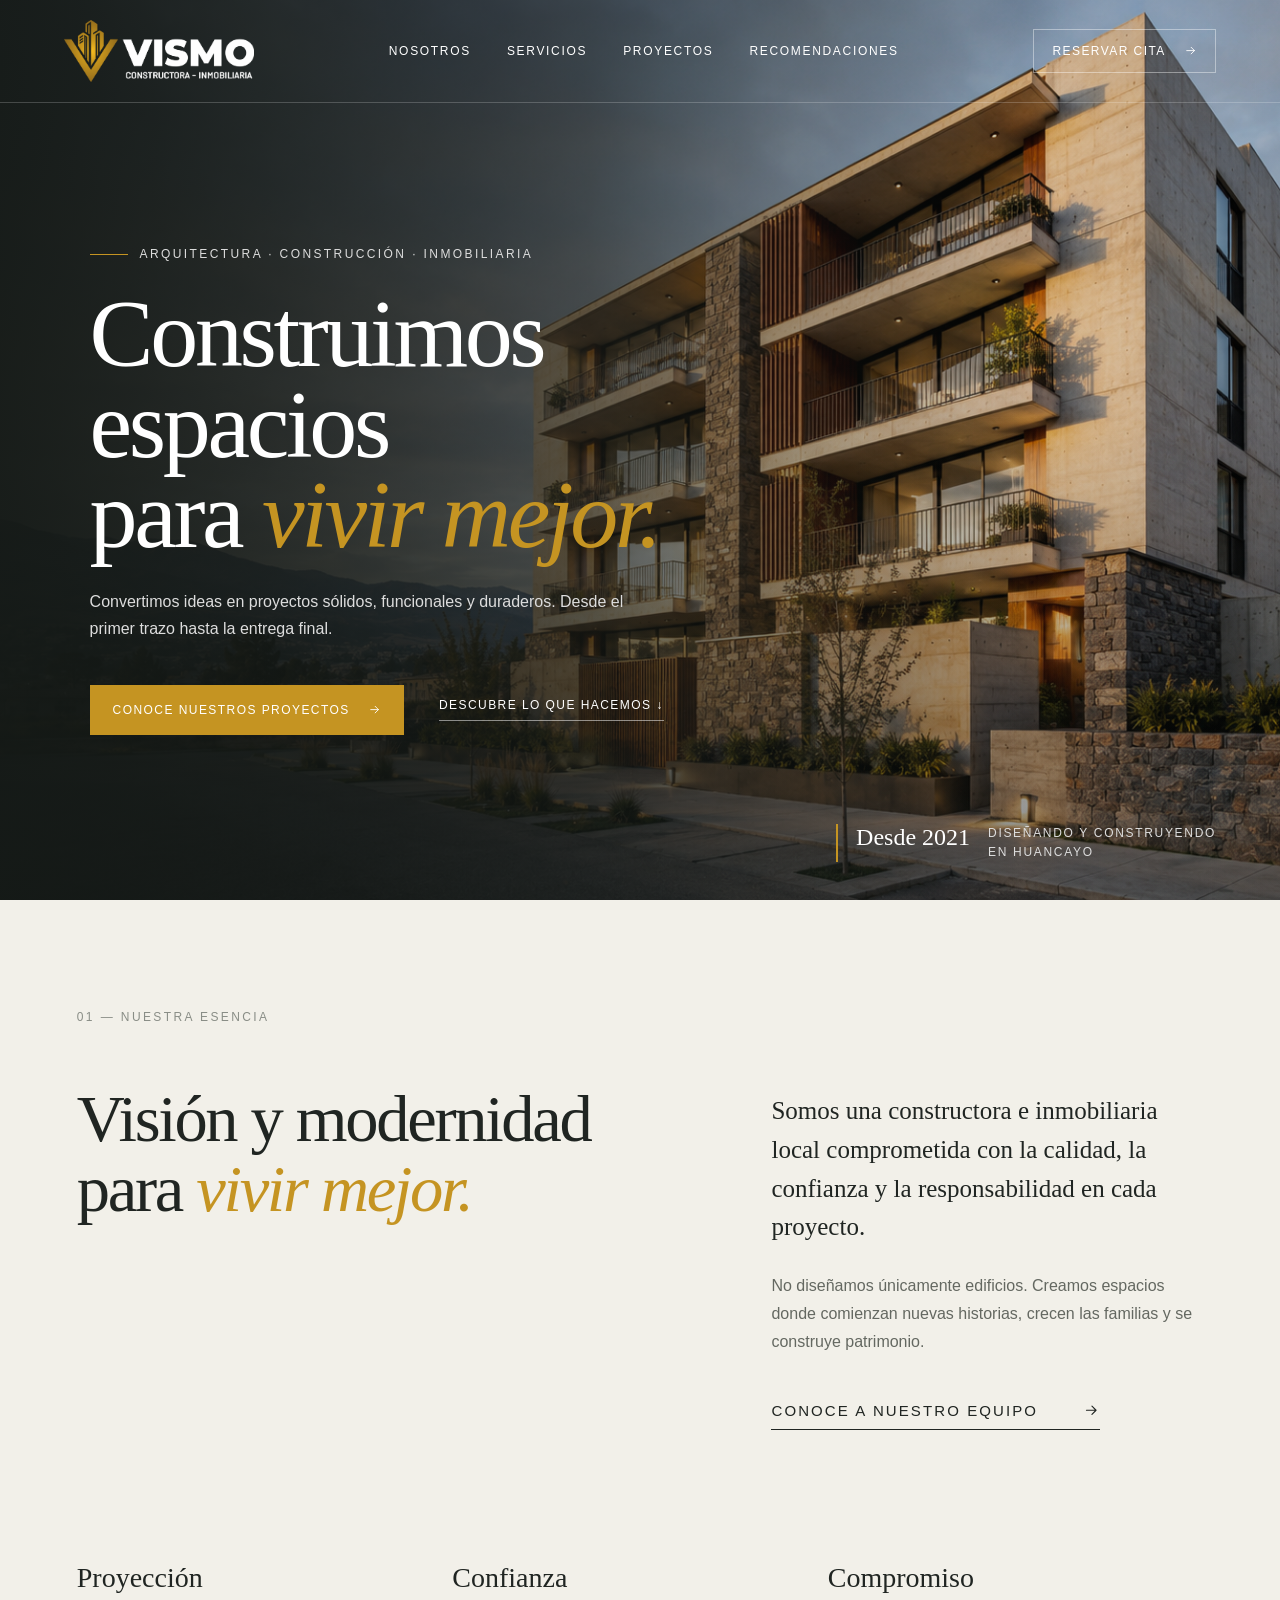
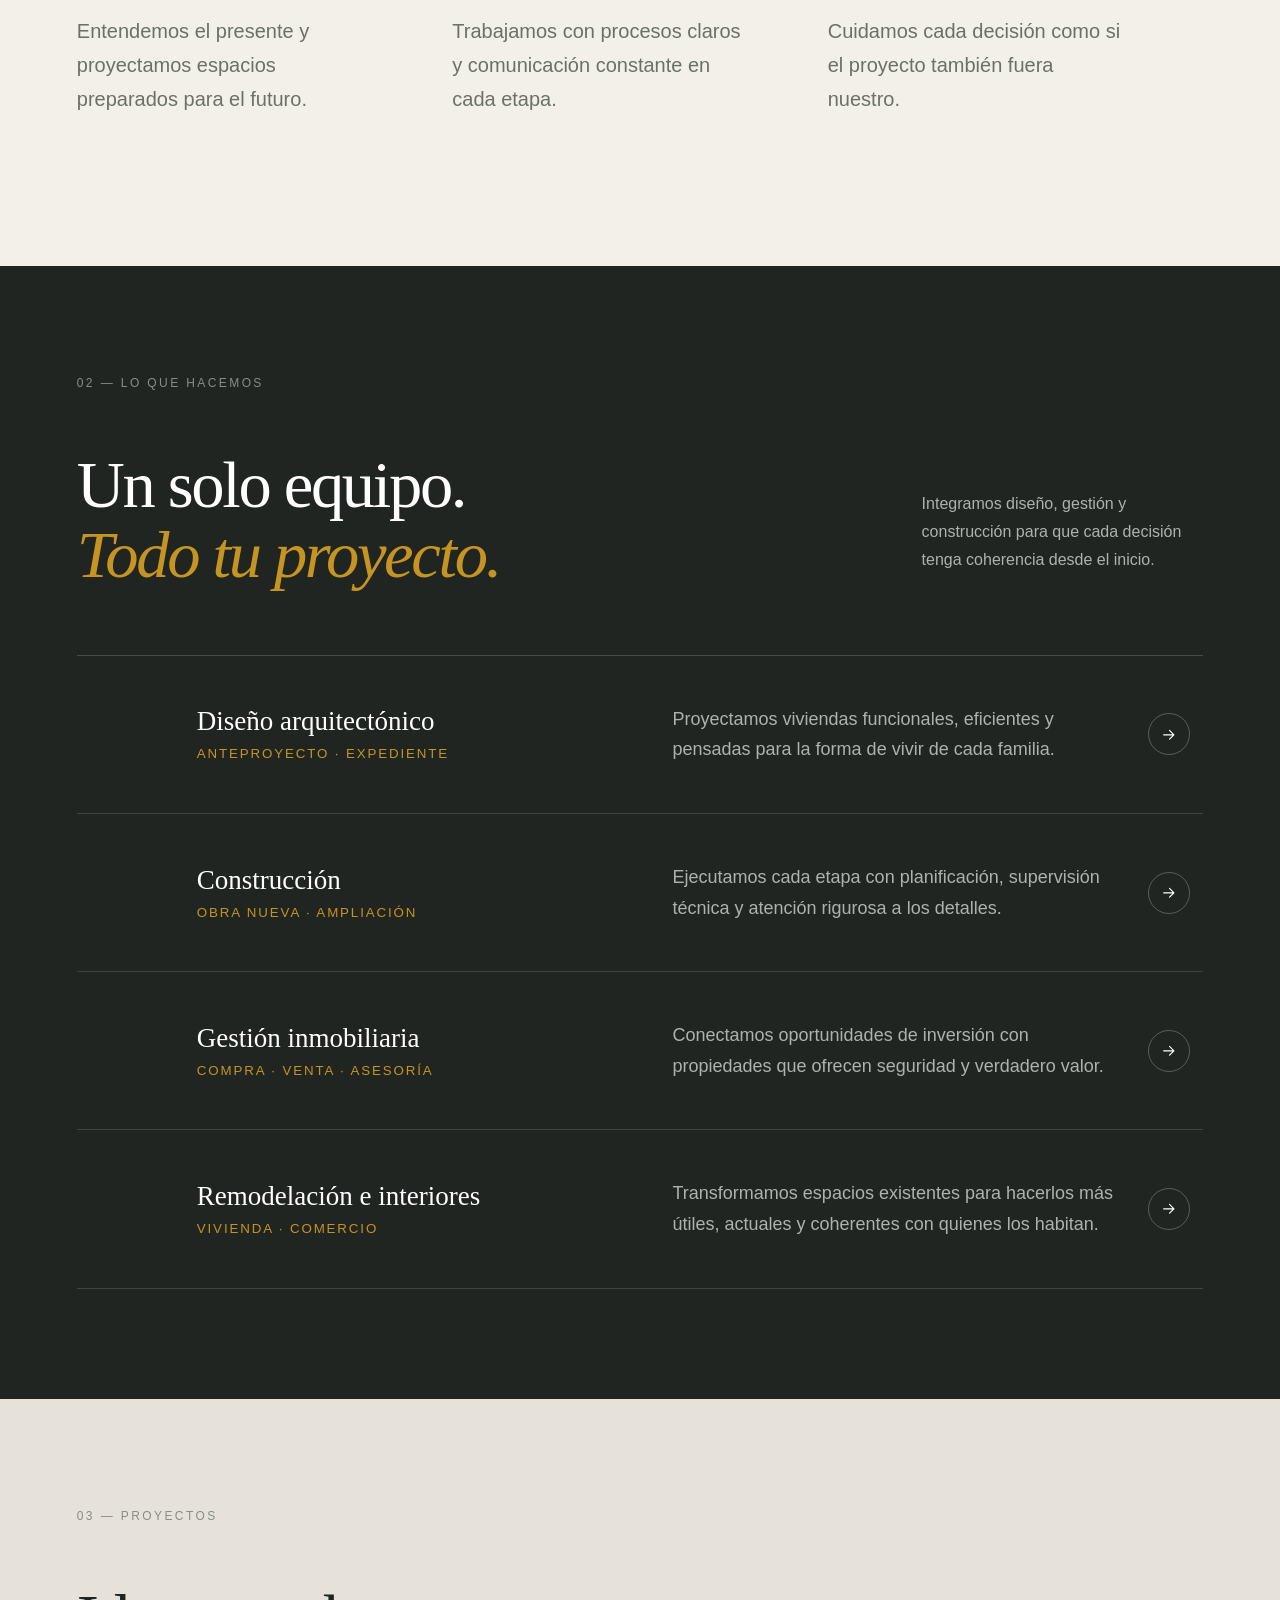
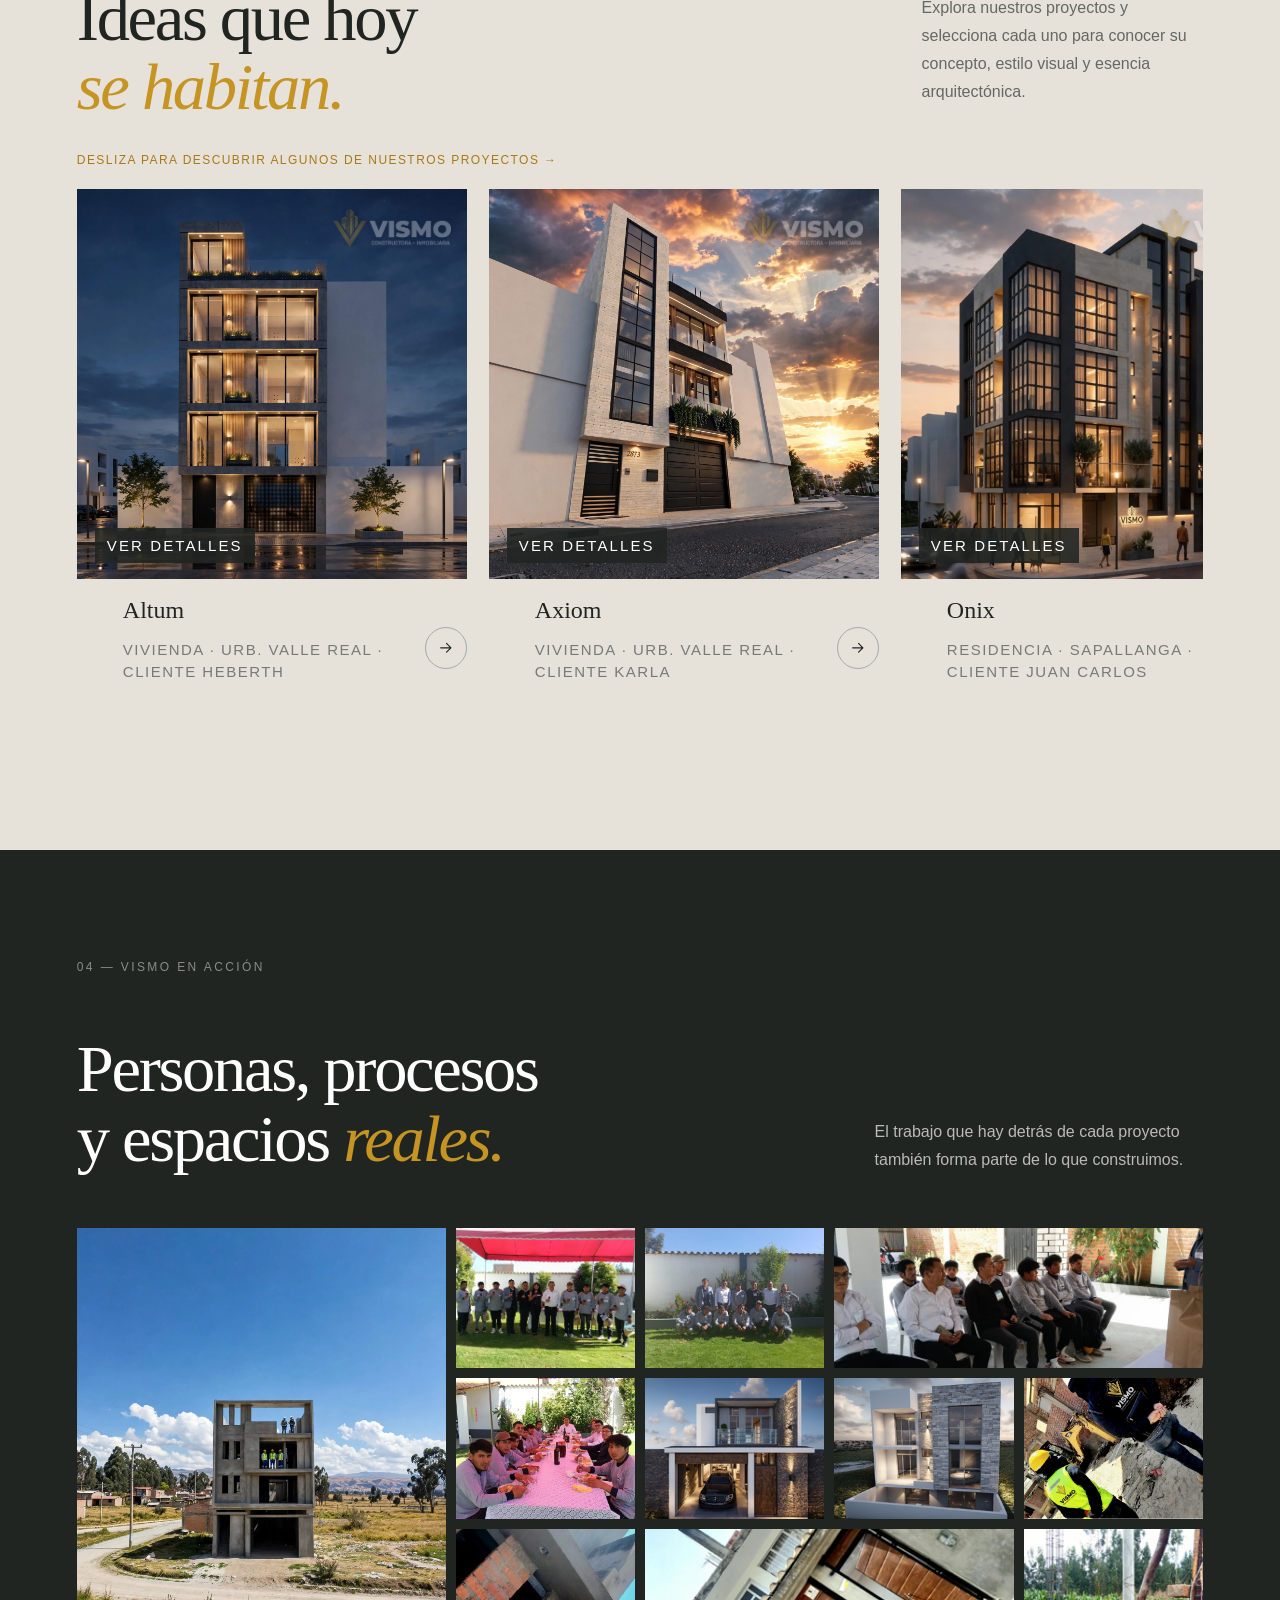
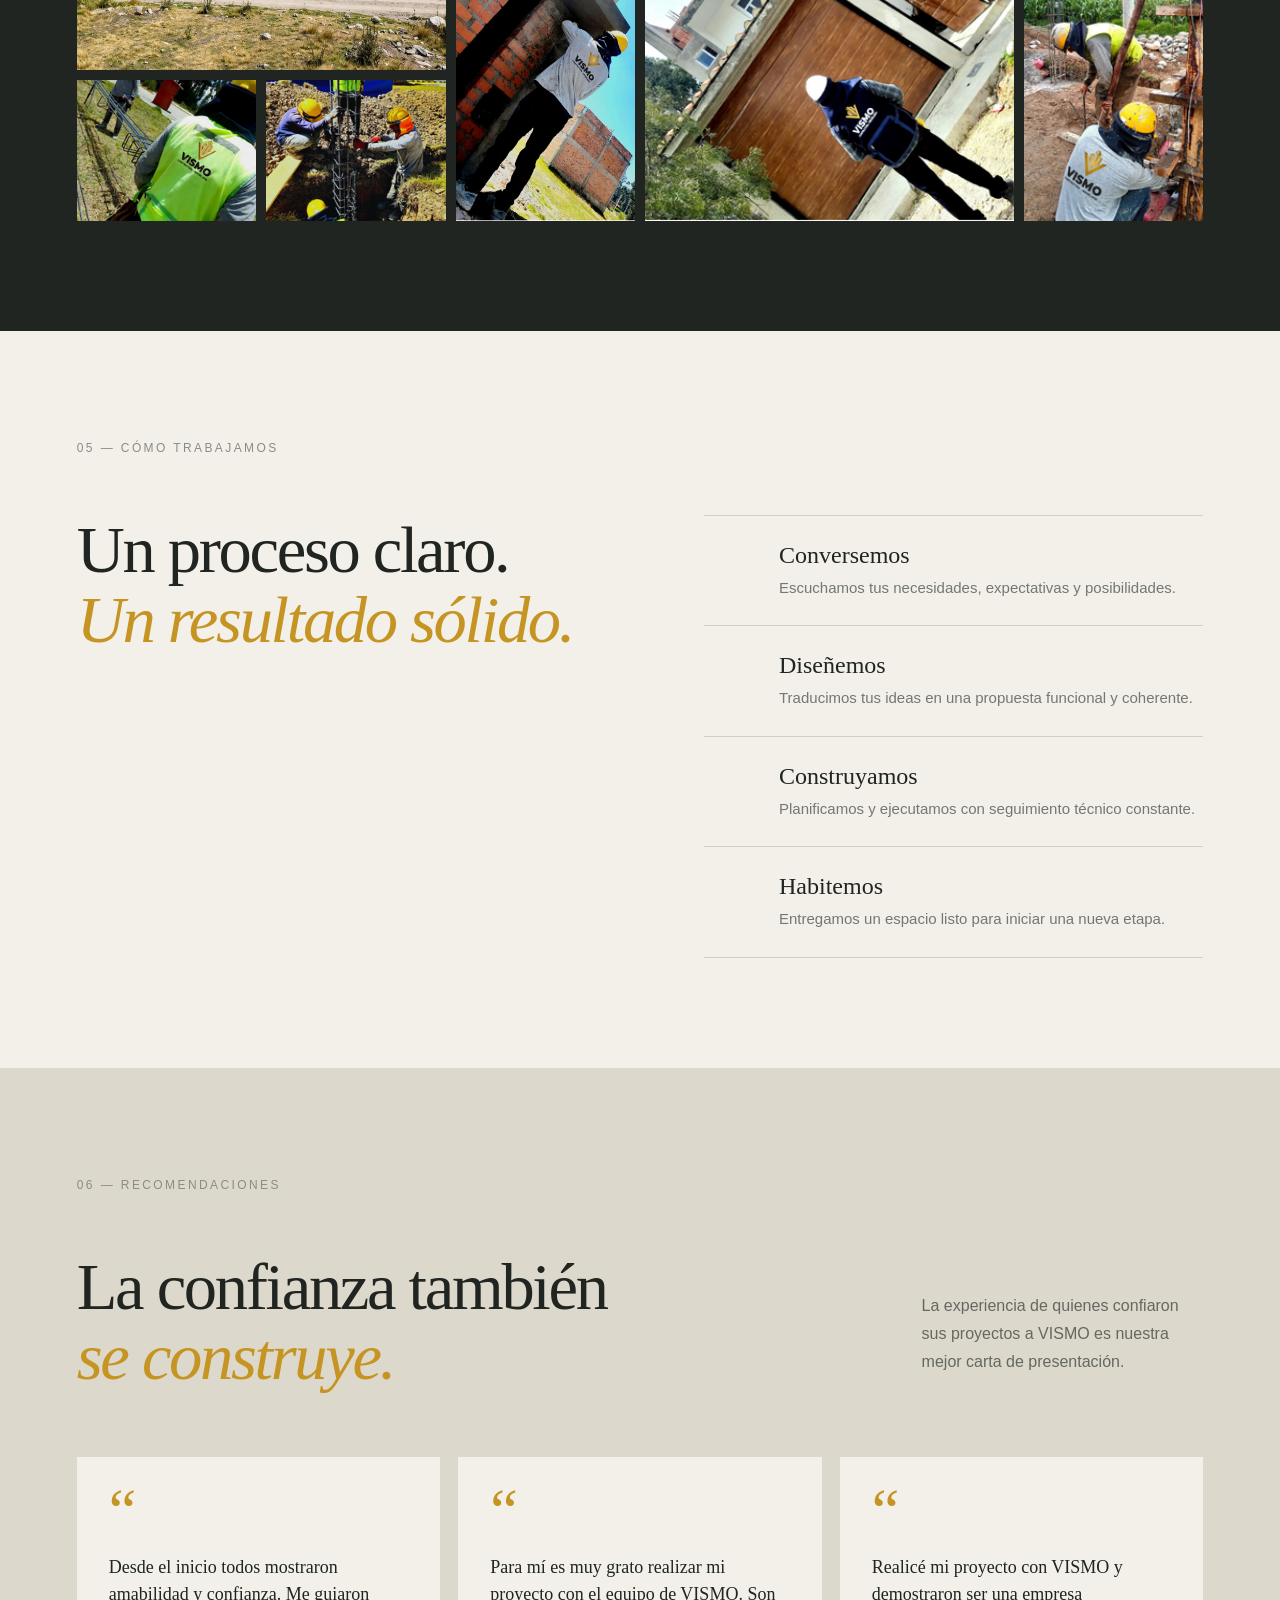
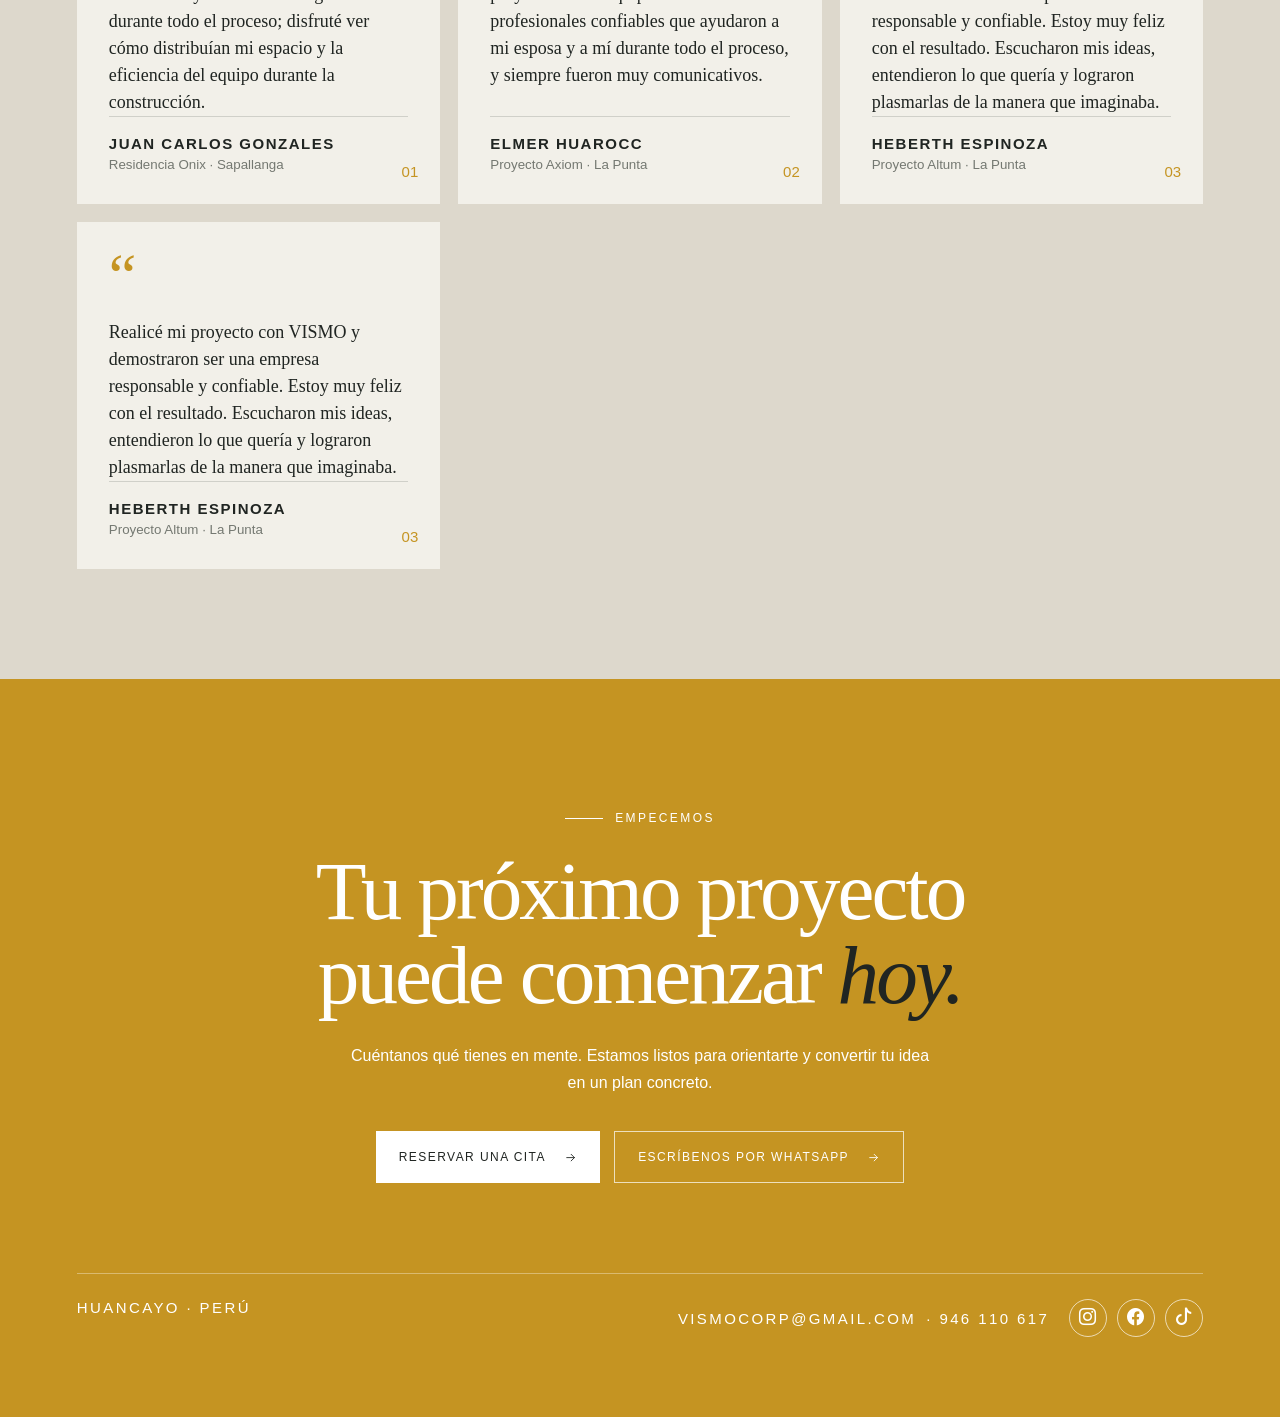
==== commit 075ff42a: "Update index.html" ====
--- a/index.html
+++ b/index.html
@@ -107,6 +107,7 @@
         <details class="project onix"><summary><div class="visual"><img src="imagenes/proyecto-onix.webp" alt="Residencia Onix"><small>Ver detalles</small></div><div class="meta"><b></b><div><h3>Onix</h3><p>Residencia · Sapallanga · Cliente Juan Carlos</p></div><i><svg><use href="#flecha"/></svg></i></div></summary><div class="project-process"><article><span>01</span><div><h4>Concepto</h4><p>Un hito arquitectónico de volumen imponente, con piedra clara, un núcleo vertical oscuro y paneles acristalados.</p></div></article><article><span>02</span><div><h4>Estilo visual</h4><p>Juego de volúmenes en esquina, iluminación perimetral ascendente y dinamismo urbano.</p></div></article><article><span>03</span><div><h4>Esencia</h4><p>Presencia urbana y solidez de esquina.</p></div></article></div></details>
         <details class="project"><summary><div class="visual"><img src="imagenes/proyecto-aria.webp" alt="Residencia Aria"><small>Ver detalles</small></div><div class="meta"><b></b><div><h3>Aria</h3><p>Residencia · Urb. Valle Real · Cliente Nataly</p></div><i><svg><use href="#flecha"/></svg></i></div></summary><div class="project-process"><article><span>01</span><div><h4>Concepto</h4><p>Arquitectura de líneas limpias enmarcada por muros ciegos en tono piedra travertino.</p></div></article><article><span>02</span><div><h4>Estilo visual</h4><p>Texturas pétreas cálidas, marcos oscuros e iluminación focalizada.</p></div></article><article><span>03</span><div><h4>Esencia</h4><p>Sutileza, calidez y privacidad.</p></div></article></div></details>
         <details class="project"><summary><div class="visual"><img src="imagenes/proyecto-black-frame.webp" alt="Vivienda Black Frame"><small>Ver detalles</small></div><div class="meta"><b></b><div><h3>Black Frame</h3><p>Vivienda · Urb. Valle Real · Cliente José</p></div><i><svg><use href="#flecha"/></svg></i></div></summary><div class="project-process"><article><span>01</span><div><h4>Concepto</h4><p>Un sofisticado pórtico rectangular negro enmarca el volumen central y organiza la composición.</p></div></article><article><span>02</span><div><h4>Estilo visual</h4><p>Marcos estructurales proyectados, piedra neutra y tonos antracita.</p></div></article><article><span>03</span><div><h4>Esencia</h4><p>Minimalismo geométrico y equilibrio perfecto.</p></div></article></div></details>
+        <details class="project"><summary><div class="visual"><img src="imagenes/proyecto-kronos.webp" alt="Vivienda Kronos"><small>Ver detalles</small></div><div class="meta"><b></b><div><h3>Kronos</h3><p>Vivienda · Urb. Valle Real · Cliente Roger</p></div><i><svg><use href="#flecha"/></svg></i></div></summary><div class="project-process"><article><span>01</span><div><h4>Concepto</h4><p>Estrategia volumétrica basada en un pórtico continuo antracita que se entrelaza abrazando balcones y rooftop, enmarcando ventanales de piso a techo sobre un fondo blanco contrastante.</p></div></article><article><span>02</span><div><h4>Estilo visual</h4><p>Minimalismo de alto contraste, geometría limpia de líneas rectas y entrelazadas, grandes paños vidriados con carpintería negra y acabado de fachada en estuco liso.</p></div></article><article><span>03</span><div><h4>Esencia</h4><p>Geometría entrelazada y sofisticación de altura.</p></div></article></div></details>
       </div>
     </section>
 
@@ -145,7 +146,8 @@
         <!-- EDITA O DUPLICA UNA TARJETA PARA AÑADIR RECOMENDACIONES -->
         <article><span>“</span><p>Desde el inicio todos mostraron amabilidad y confianza. Me guiaron durante todo el proceso; disfruté ver cómo distribuían mi espacio y la eficiencia del equipo durante la construcción.</p><div><b>Juan Carlos Gonzales</b><small>Residencia Onix · Sapallanga</small></div><i>01</i></article>
         <article><span>“</span><p>Para mí es muy grato realizar mi proyecto con el equipo de VISMO. Son profesionales confiables que ayudaron a mi esposa y a mí durante todo el proceso, y siempre fueron muy comunicativos.</p><div><b>Elmer Huarocc</b><small>Proyecto Axiom · La Punta</small></div><i>02</i></article>
-        <article><span>“</span><p>Realicé mi proyecto con VISMO y desde el inicio demostraron ser una empresa responsable y confiable. Estoy muy feliz con el resultado. Escucharon mis ideas, entendieron lo que quería y lograron plasmarlas de la manera que imaginaba.</p><div><b>Heberth Espinoza</b><small>Proyecto Altum · La Punta</small></div><i>03</i></article>
+        <article><span>“</span><p>Realicé mi proyecto con VISMO y demostraron ser una empresa responsable y confiable. Estoy muy feliz con el resultado. Escucharon mis ideas, entendieron lo que quería y lograron plasmarlas de la manera que imaginaba.</p><div><b>Heberth Espinoza</b><small>Proyecto Altum · La Punta</small></div><i>03</i></article>
+     <article><span>“</span><p>Realicé mi proyecto con VISMO y demostraron ser una empresa responsable y confiable. Estoy muy feliz con el resultado. Escucharon mis ideas, entendieron lo que quería y lograron plasmarlas de la manera que imaginaba.</p><div><b>Heberth Espinoza</b><small>Proyecto Altum · La Punta</small></div><i>03</i></article> 
       </div>
     </section>
 
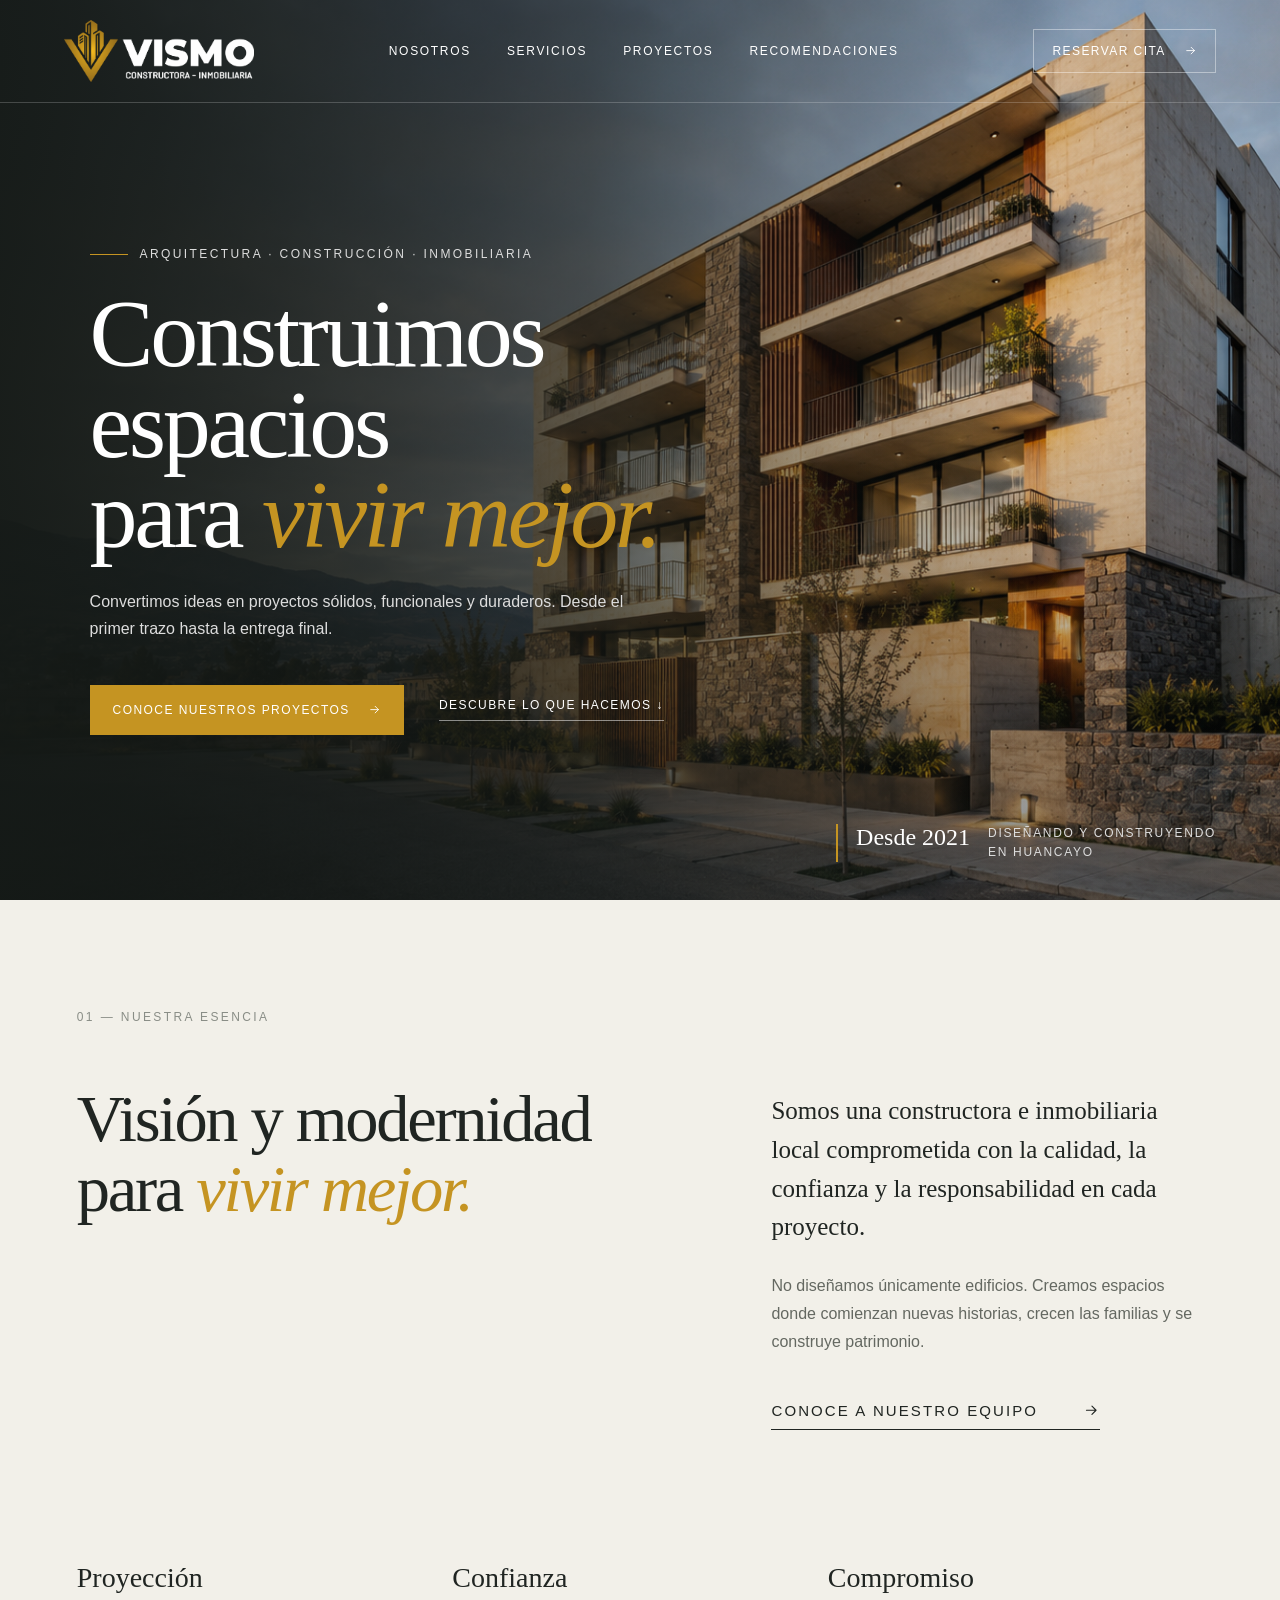
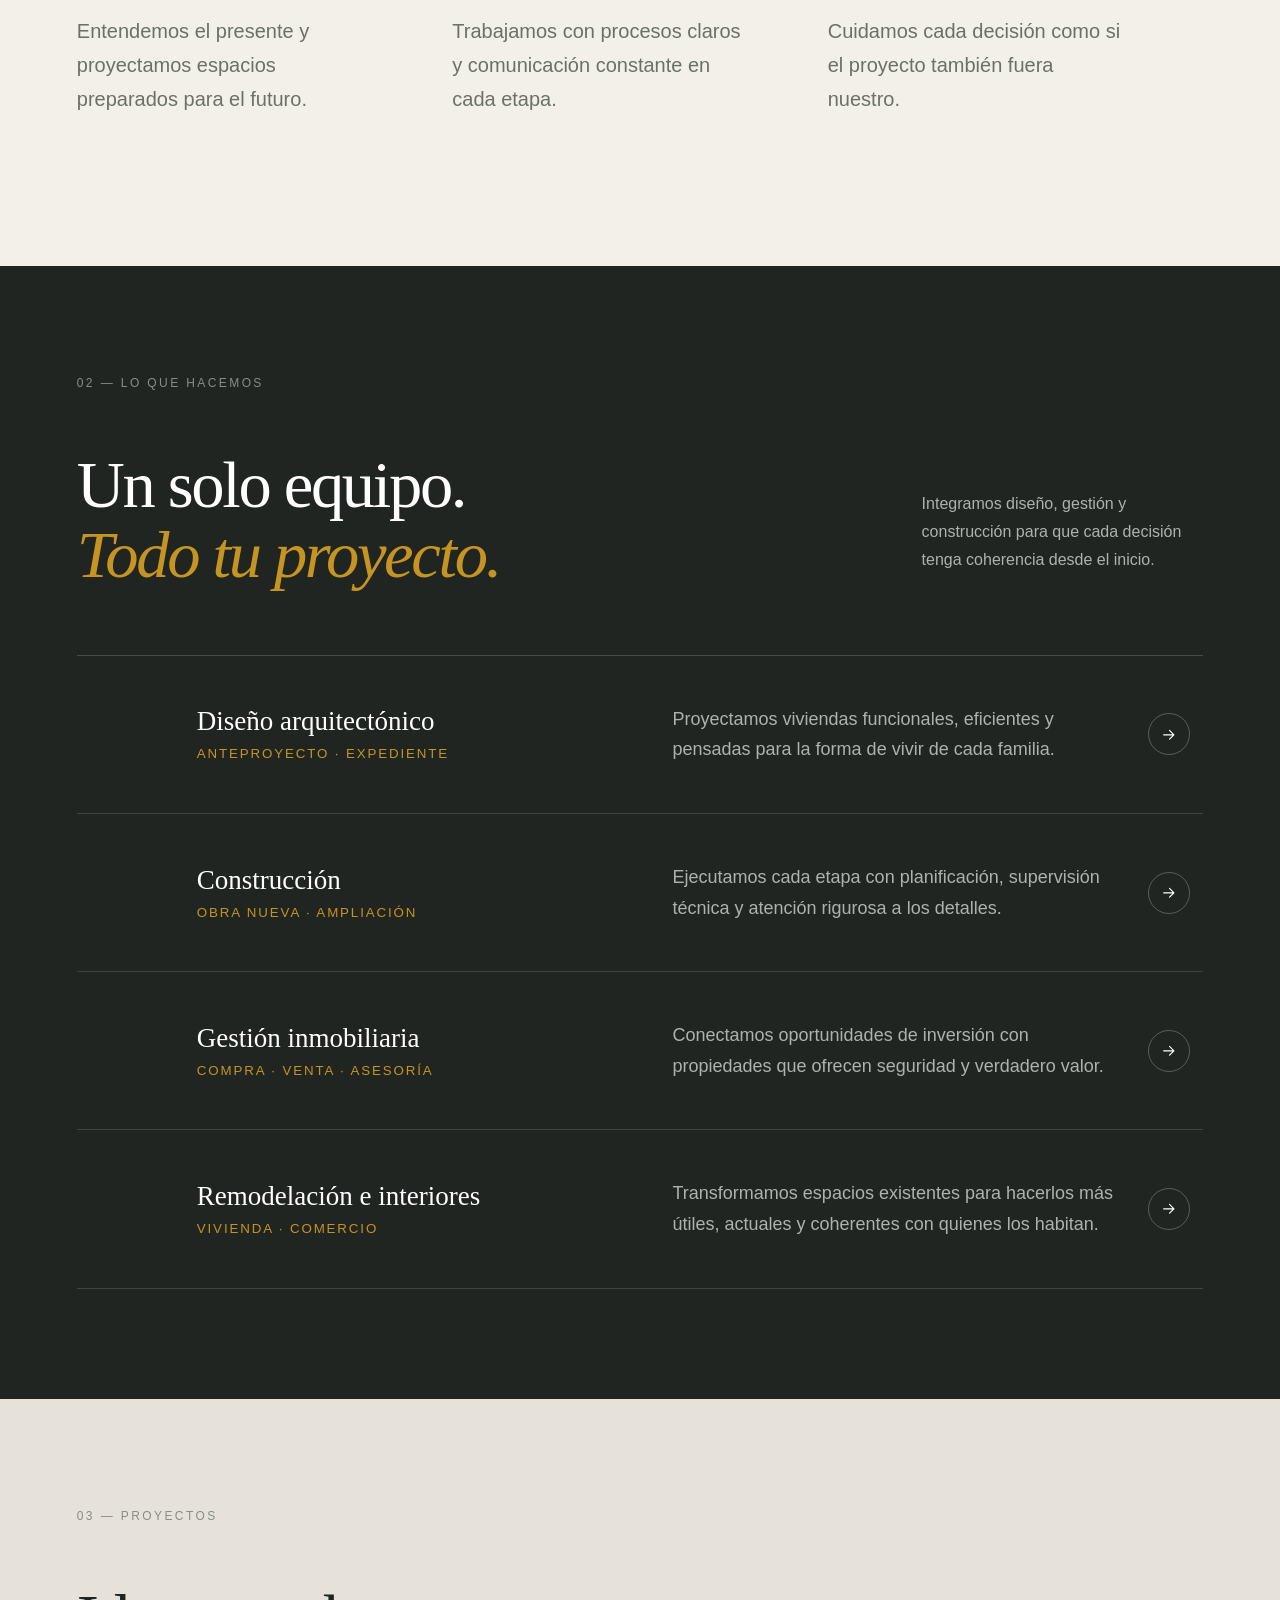
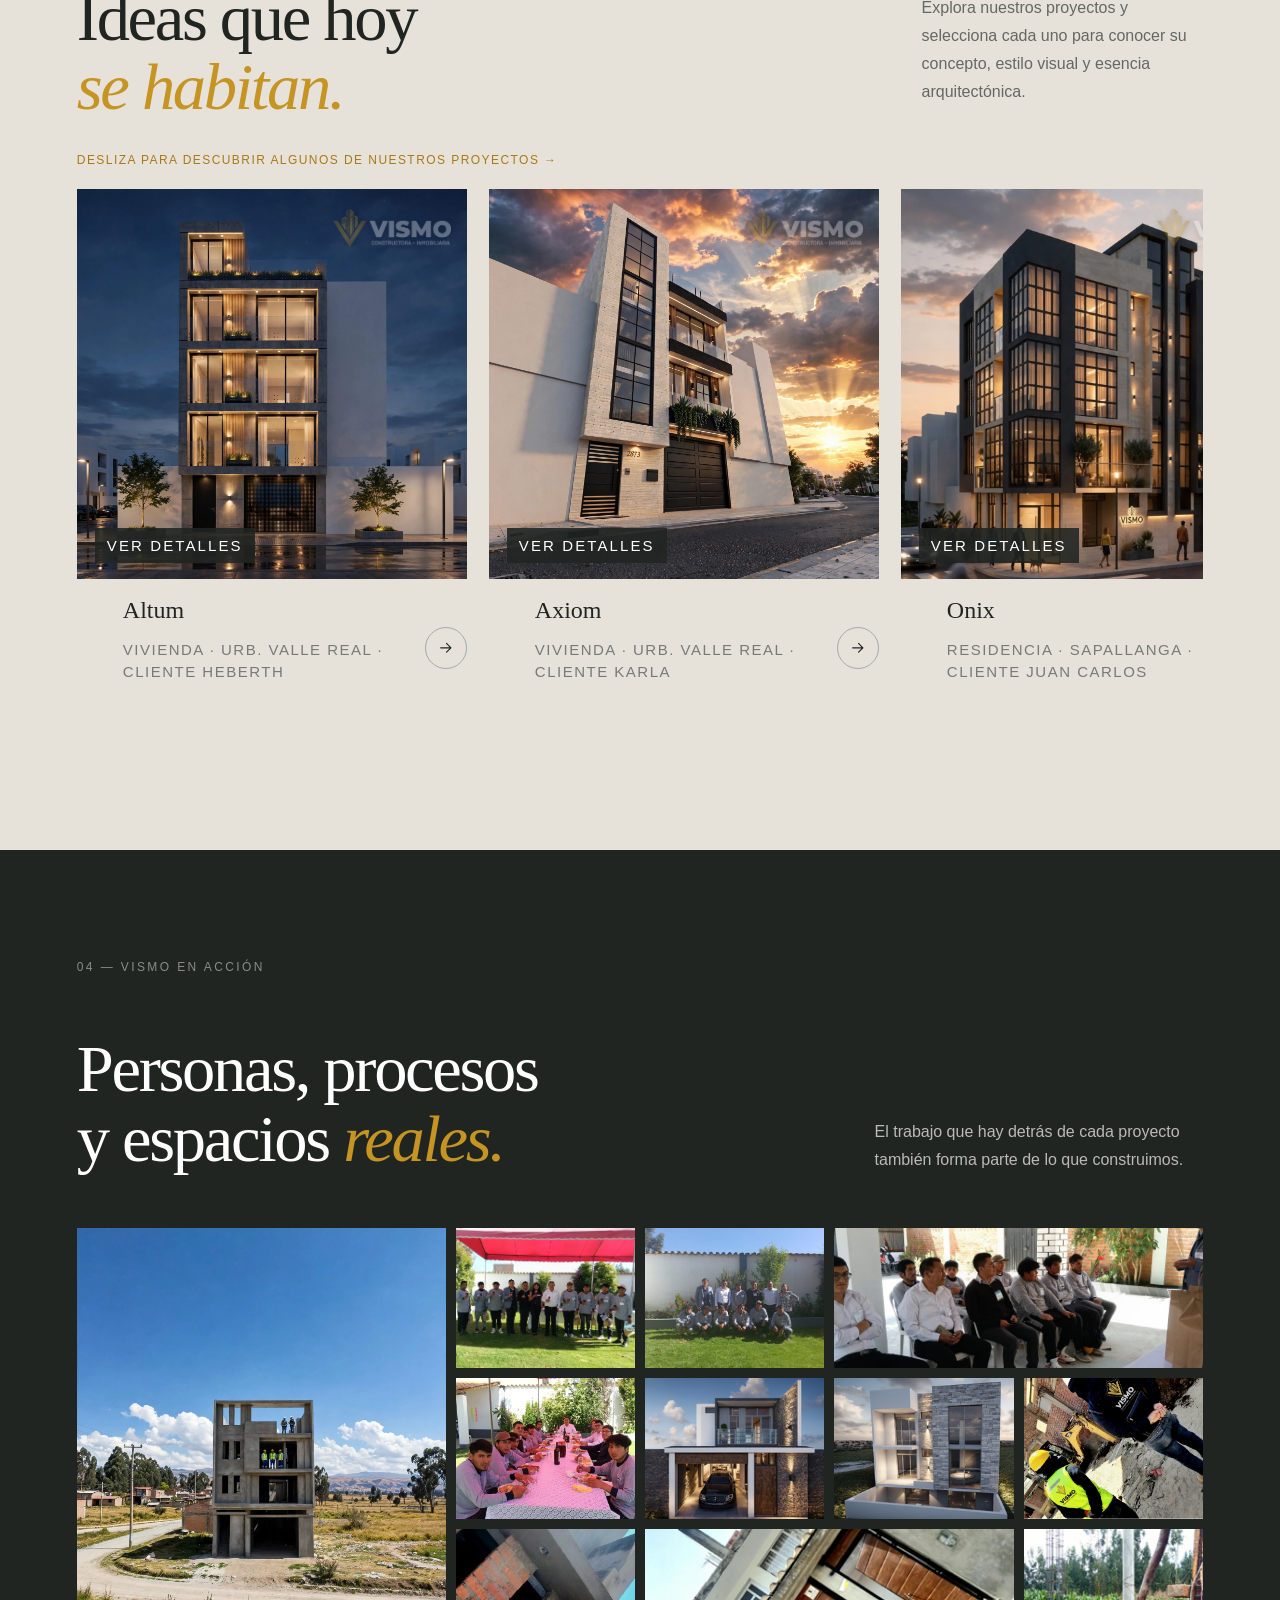
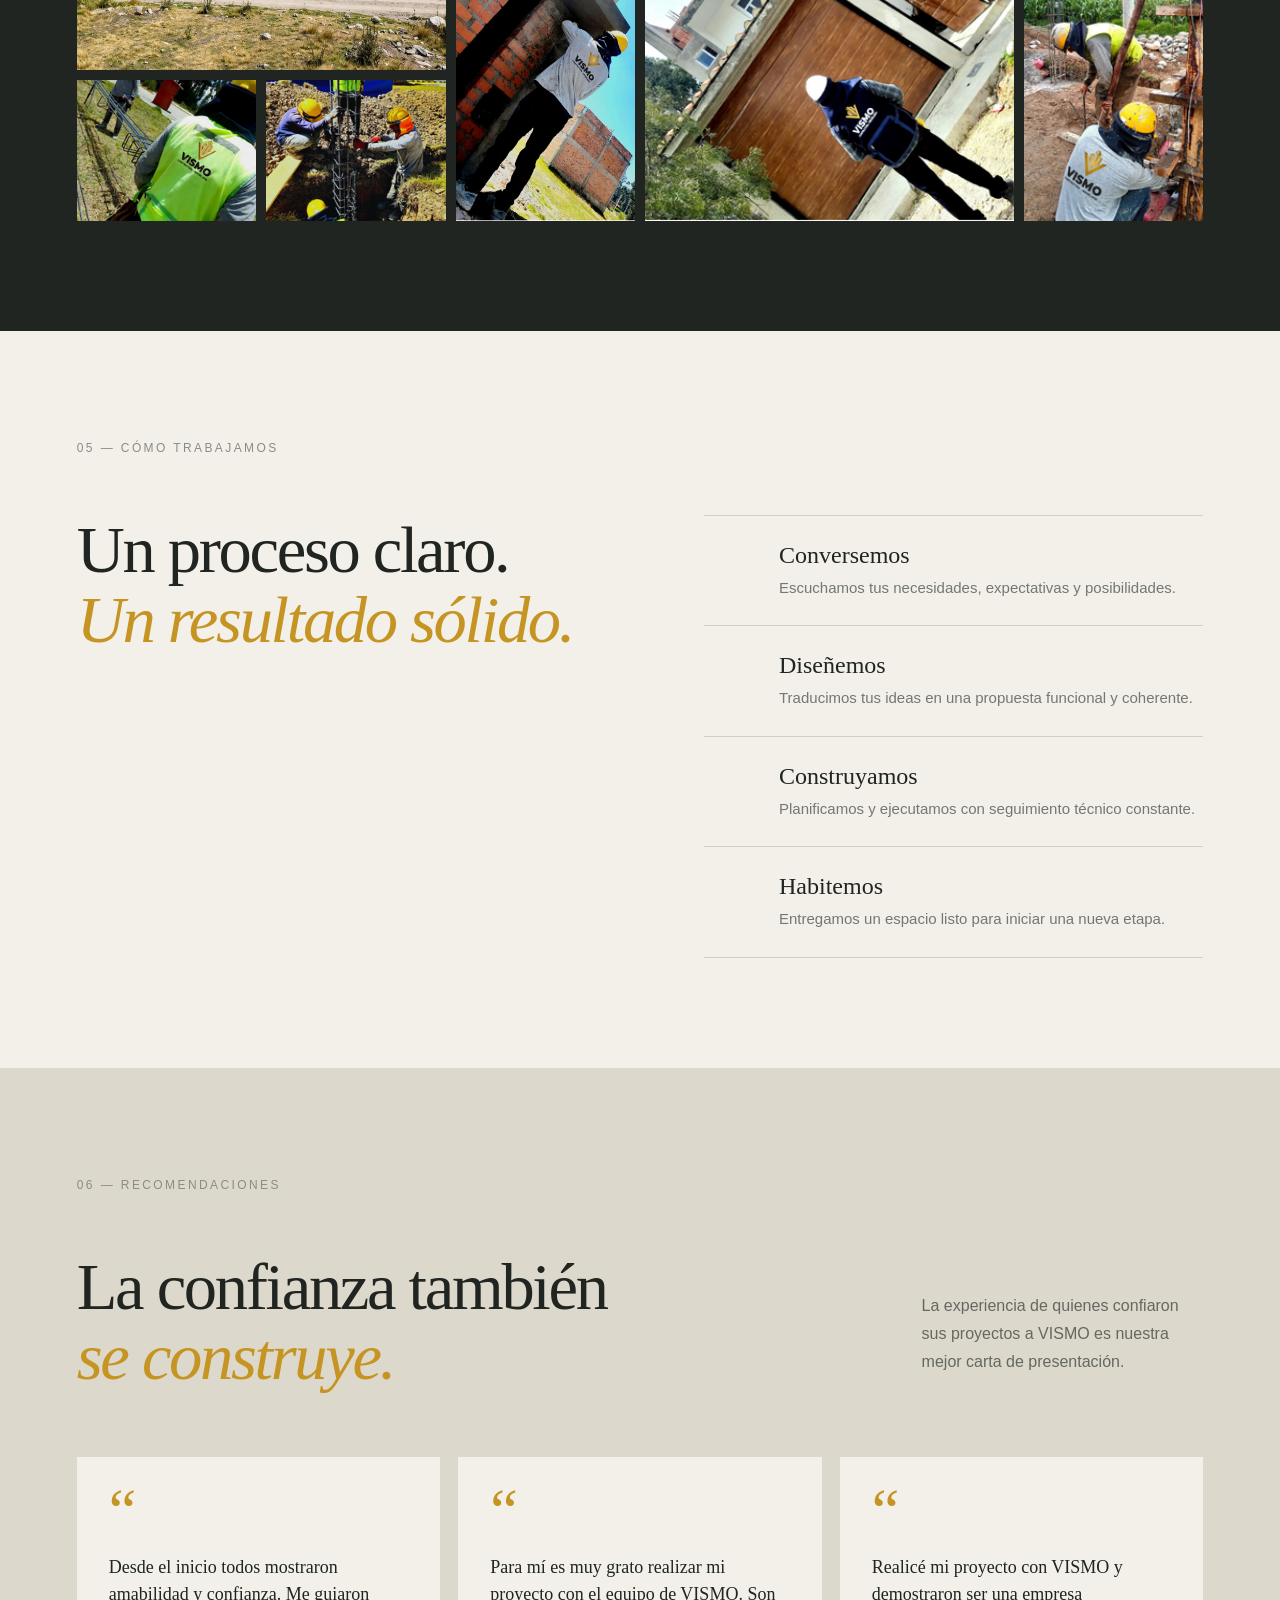
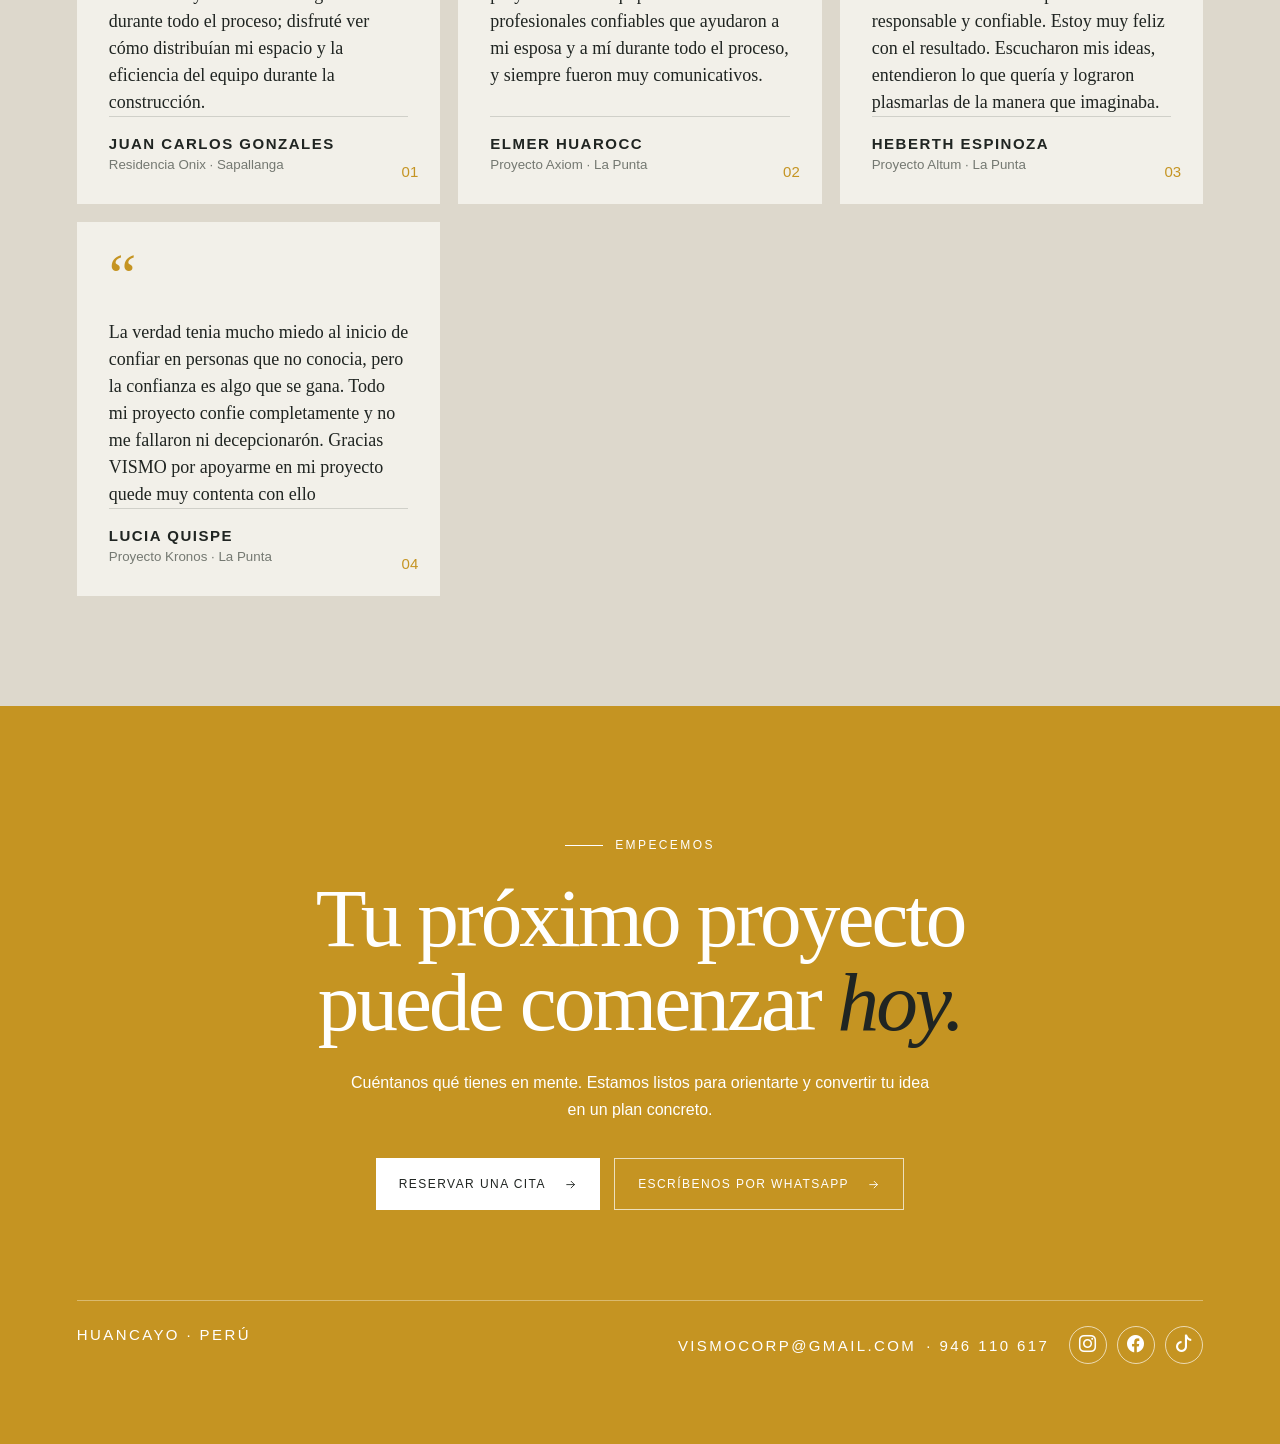
==== commit 56c04d0d: "index.html" ====
--- a/index.html
+++ b/index.html
@@ -147,7 +147,7 @@
         <article><span>“</span><p>Desde el inicio todos mostraron amabilidad y confianza. Me guiaron durante todo el proceso; disfruté ver cómo distribuían mi espacio y la eficiencia del equipo durante la construcción.</p><div><b>Juan Carlos Gonzales</b><small>Residencia Onix · Sapallanga</small></div><i>01</i></article>
         <article><span>“</span><p>Para mí es muy grato realizar mi proyecto con el equipo de VISMO. Son profesionales confiables que ayudaron a mi esposa y a mí durante todo el proceso, y siempre fueron muy comunicativos.</p><div><b>Elmer Huarocc</b><small>Proyecto Axiom · La Punta</small></div><i>02</i></article>
         <article><span>“</span><p>Realicé mi proyecto con VISMO y demostraron ser una empresa responsable y confiable. Estoy muy feliz con el resultado. Escucharon mis ideas, entendieron lo que quería y lograron plasmarlas de la manera que imaginaba.</p><div><b>Heberth Espinoza</b><small>Proyecto Altum · La Punta</small></div><i>03</i></article>
-     <article><span>“</span><p>Realicé mi proyecto con VISMO y demostraron ser una empresa responsable y confiable. Estoy muy feliz con el resultado. Escucharon mis ideas, entendieron lo que quería y lograron plasmarlas de la manera que imaginaba.</p><div><b>Heberth Espinoza</b><small>Proyecto Altum · La Punta</small></div><i>03</i></article> 
+     <article><span>“</span><p>La verdad tenia mucho miedo al inicio de confiar en personas que no conocia, pero la confianza es algo que se gana. Todo mi proyecto confie completamente y no me fallaron ni decepcionarón. Gracias VISMO por apoyarme en mi proyecto quede muy contenta con ello </p><div><b>Lucia Quispe</b><small>Proyecto Kronos · La Punta</small></div><i>04</i></article> 
       </div>
     </section>
 
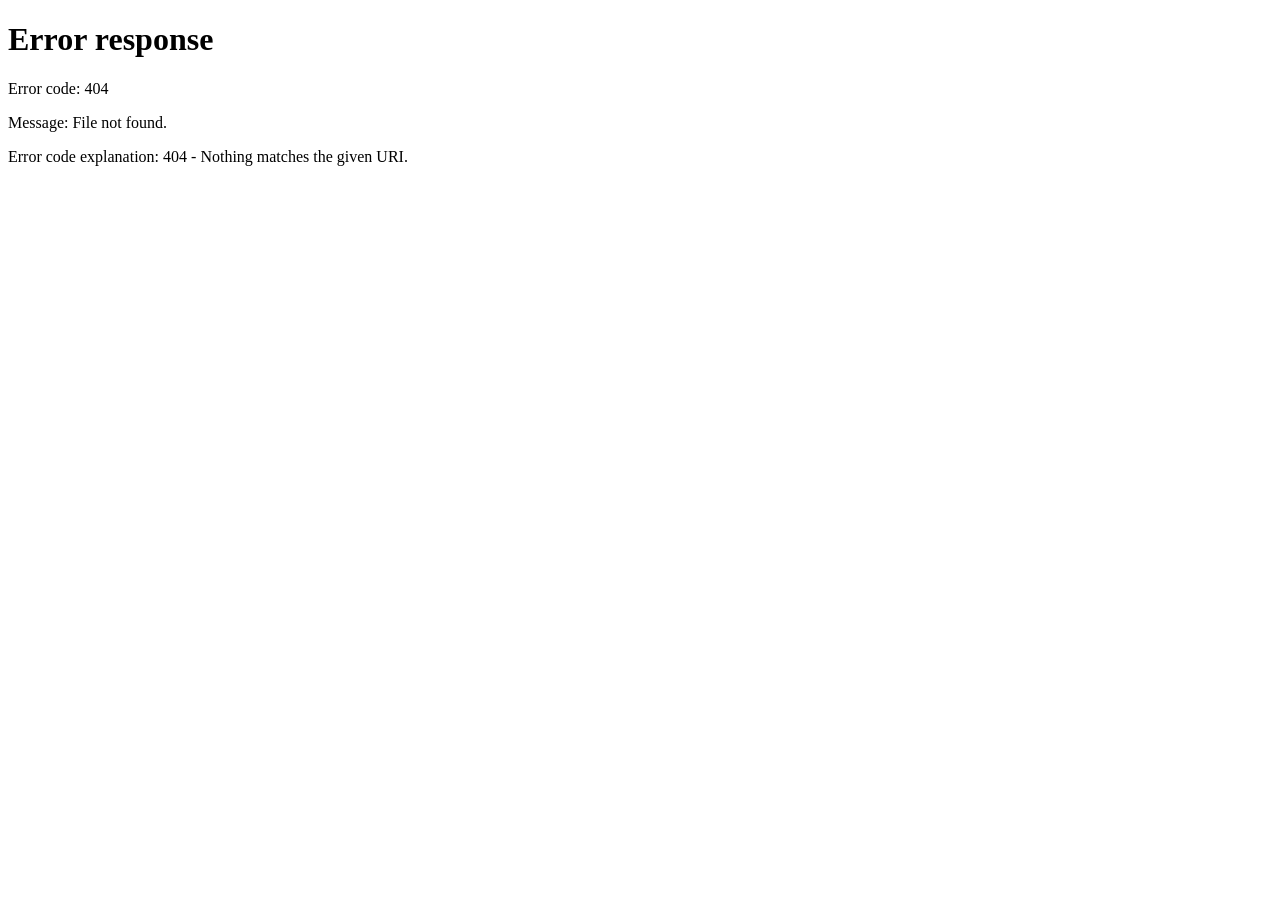
==== commit be385576: "Add files via upload" ====
--- a/index.html
+++ b/index.html
@@ -1,216 +1 @@
-<!DOCTYPE html>
-<html lang="es">
-<head>
-  <meta charset="UTF-8">
-  <meta name="viewport" content="width=device-width, initial-scale=1.0">
-  <meta name="description" content="VISMO Constructora e Inmobiliaria en Huancayo, Perú.">
-  <title>VISMO | Constructora e Inmobiliaria</title>
-  <link rel="stylesheet" href="styles.css">
-  <link
-  rel="stylesheet"
-  href="https://cdn.jsdelivr.net/npm/bootstrap-icons@1.11.3/font/bootstrap-icons.min.css"
->
-</head>
-<body>
-  <!-- ICONO DE FLECHA: se reutiliza en todos los botones -->
-  <svg class="svg-defs" aria-hidden="true">
-    <symbol id="flecha" viewBox="0 0 24 24"><path d="M5 12h14M13 6l6 6-6 6"/></symbol>
-  </svg>
-
-  <header class="header">
-    <a class="brand" href="#inicio"><img src="imagenes/logo-vismo-blanco.png" alt="VISMO"></a>
-<button class="menu-button" aria-label="Abrir menú"  aria-expanded="false"> 
-  <span class="menu-lines">
-    <span></span>
-    <span></span>
-    <span></span>
-  </span>
-
-  <span class="menu-label">MENÚ</span>
-</button>
-    <nav>
-      <a href="#nosotros">Nosotros</a>
-      <a href="#servicios">Servicios</a>
-      <a href="#proyectos">Proyectos</a>
-      <a href="#recomendaciones">Recomendaciones</a>
-    </nav>
-    <!-- CAMBIA AQUÍ EL LINK DE KOALENDAR -->
-    <a
-  class="head-cta"
-  href="https://koalendar.com/e/reuniones-vismo"
-  target="_blank"
-  rel="noopener noreferrer"
->
-  Reservar cita
-   <svg aria-hidden="true">
-      <use href="#flecha"></use>
-    </svg>
-  </a>
-  </header>
-
-  <main>
-    <section class="hero" id="inicio">
-      <div class="shade"></div>
-      <div class="hero-copy">
-        <p class="eyebrow"><span></span>Arquitectura · Construcción · Inmobiliaria</p>
-        <h1>Construimos espacios<br>para <em>vivir mejor.</em></h1>
-        <p>Convertimos ideas en proyectos sólidos, funcionales y duraderos. Desde el primer trazo hasta la entrega final.</p>
-        <div class="actions">
-          <a class="button amber" href="#proyectos">Conoce nuestros proyectos <svg><use href="#flecha"/></svg></a>
-          <a class="under" href="#servicios">Descubre lo que hacemos ↓</a>
-        </div>
-      </div>
-      <aside><strong>Desde 2021</strong><span>Diseñando y construyendo<br>en Huancayo</span></aside>
-    </section>
-
-    <section class="section intro" id="nosotros">
-      <div class="label">01 — Nuestra esencia</div>
-      <div class="two">
-        <h2>Visión y modernidad<br>para <em>vivir mejor.</em></h2>
-        <div class="body">
-          <p class="lead">Somos una constructora e inmobiliaria local comprometida con la calidad, la confianza y la responsabilidad en cada proyecto.</p>
-          <p>No diseñamos únicamente edificios. Creamos espacios donde comienzan nuevas historias, crecen las familias y se construye patrimonio.</p>
-          <a class="line-link" href="#contacto">Conoce a nuestro equipo <svg><use href="#flecha"/></svg></a>
-        </div>
-      </div>
-      <div class="values">
-        <article><span></span><h3>Proyección</h3><p>Entendemos el presente y proyectamos espacios preparados para el futuro.</p></article>
-        <article><span></span><h3>Confianza</h3><p>Trabajamos con procesos claros y comunicación constante en cada etapa.</p></article>
-        <article><span></span><h3>Compromiso</h3><p>Cuidamos cada decisión como si el proyecto también fuera nuestro.</p></article>
-      </div>
-    </section>
-
-    <section class="section services" id="servicios">
-      <div class="heading">
-        <div><div class="label">02 — Lo que hacemos</div><h2>Un solo equipo.<br><em>Todo tu proyecto.</em></h2></div>
-        <p>Integramos diseño, gestión y construcción para que cada decisión tenga coherencia desde el inicio.</p>
-      </div>
-      <div class="service-list">
-        <!-- EDITA AQUÍ LOS SERVICIOS -->
-        <article><span></span><div><h3>Diseño arquitectónico</h3><small>Anteproyecto · Expediente</small></div><p>Proyectamos viviendas funcionales, eficientes y pensadas para la forma de vivir de cada familia.</p><i><svg><use href="#flecha"/></svg></i></article>
-        <article><span></span><div><h3>Construcción</h3><small>Obra nueva · Ampliación</small></div><p>Ejecutamos cada etapa con planificación, supervisión técnica y atención rigurosa a los detalles.</p><i><svg><use href="#flecha"/></svg></i></article>
-        <article><span></span><div><h3>Gestión inmobiliaria</h3><small>Compra · Venta · Asesoría</small></div><p>Conectamos oportunidades de inversión con propiedades que ofrecen seguridad y verdadero valor.</p><i><svg><use href="#flecha"/></svg></i></article>
-        <article><span></span><div><h3>Remodelación e interiores</h3><small>Vivienda · Comercio</small></div><p>Transformamos espacios existentes para hacerlos más útiles, actuales y coherentes con quienes los habitan.</p><i><svg><use href="#flecha"/></svg></i></article>
-      </div>
-    </section>
-
-    <section class="section projects" id="proyectos">
-      <div class="heading">
-        <div><div class="label">03 — Proyectos</div><h2>Ideas que hoy<br><em>se habitan.</em></h2></div>
-        <p>Explora nuestros proyectos y selecciona cada uno para conocer su concepto, estilo visual y esencia arquitectónica.</p>
-      </div>
-      <p class="projects-hint">Desliza para descubrir algunos de nuestros proyectos →</p>
-      <div class="project-grid">
-        <!-- PARA CAMBIAR UNA FOTO: reemplaza el archivo dentro de la carpeta imagenes usando el mismo nombre -->
-        <details class="project"><summary><div class="visual"><img src="imagenes/proyecto-altum.webp" alt="Vivienda Altum"><small>Ver detalles</small></div><div class="meta"><b></b><div><h3>Altum</h3><p>Vivienda · Urb. Valle Real · Cliente Heberth</p></div><i><svg><use href="#flecha"/></svg></i></div></summary><div class="project-process"><article><span>01</span><div><h4>Concepto</h4><p>Enfoque vertical estilizado, diseñado para maximizar la entrada de luz natural mediante amplios ventanales y una terraza social superior.</p></div></article><article><span>02</span><div><h4>Estilo visual</h4><p>Concreto visto, perfiles en negro mate y calidez de madera en interiores.</p></div></article><article><span>03</span><div><h4>Esencia</h4><p>Luz, altura y elegancia transparente.</p></div></article></div></details>
-        <details class="project"><summary><div class="visual"><img src="imagenes/proyecto-axiom.webp" alt="Vivienda Axiom"><small>Ver detalles</small></div><div class="meta"><b></b><div><h3>Axiom</h3><p>Vivienda · Urb. Valle Real · Cliente Karla</p></div><i><svg><use href="#flecha"/></svg></i></div></summary><div class="project-process"><article><span>01</span><div><h4>Concepto</h4><p>Propuesta vanguardista con un marco diagonal de gran escala que crea una presencia imponente desde la calle.</p></div></article><article><span>02</span><div><h4>Estilo visual</h4><p>Geometría inclinada, perfilería industrial, carpintería negra y paneles cálidos.</p></div></article><article><span>03</span><div><h4>Esencia</h4><p>Geometría audaz y carácter industrial.</p></div></article></div></details>
-        <details class="project onix"><summary><div class="visual"><img src="imagenes/proyecto-onix.webp" alt="Residencia Onix"><small>Ver detalles</small></div><div class="meta"><b></b><div><h3>Onix</h3><p>Residencia · Sapallanga · Cliente Juan Carlos</p></div><i><svg><use href="#flecha"/></svg></i></div></summary><div class="project-process"><article><span>01</span><div><h4>Concepto</h4><p>Un hito arquitectónico de volumen imponente, con piedra clara, un núcleo vertical oscuro y paneles acristalados.</p></div></article><article><span>02</span><div><h4>Estilo visual</h4><p>Juego de volúmenes en esquina, iluminación perimetral ascendente y dinamismo urbano.</p></div></article><article><span>03</span><div><h4>Esencia</h4><p>Presencia urbana y solidez de esquina.</p></div></article></div></details>
-        <details class="project"><summary><div class="visual"><img src="imagenes/proyecto-aria.webp" alt="Residencia Aria"><small>Ver detalles</small></div><div class="meta"><b></b><div><h3>Aria</h3><p>Residencia · Urb. Valle Real · Cliente Nataly</p></div><i><svg><use href="#flecha"/></svg></i></div></summary><div class="project-process"><article><span>01</span><div><h4>Concepto</h4><p>Arquitectura de líneas limpias enmarcada por muros ciegos en tono piedra travertino.</p></div></article><article><span>02</span><div><h4>Estilo visual</h4><p>Texturas pétreas cálidas, marcos oscuros e iluminación focalizada.</p></div></article><article><span>03</span><div><h4>Esencia</h4><p>Sutileza, calidez y privacidad.</p></div></article></div></details>
-        <details class="project"><summary><div class="visual"><img src="imagenes/proyecto-black-frame.webp" alt="Vivienda Black Frame"><small>Ver detalles</small></div><div class="meta"><b></b><div><h3>Black Frame</h3><p>Vivienda · Urb. Valle Real · Cliente José</p></div><i><svg><use href="#flecha"/></svg></i></div></summary><div class="project-process"><article><span>01</span><div><h4>Concepto</h4><p>Un sofisticado pórtico rectangular negro enmarca el volumen central y organiza la composición.</p></div></article><article><span>02</span><div><h4>Estilo visual</h4><p>Marcos estructurales proyectados, piedra neutra y tonos antracita.</p></div></article><article><span>03</span><div><h4>Esencia</h4><p>Minimalismo geométrico y equilibrio perfecto.</p></div></article></div></details>
-        <details class="project"><summary><div class="visual"><img src="imagenes/proyecto-kronos.webp" alt="Vivienda Kronos"><small>Ver detalles</small></div><div class="meta"><b></b><div><h3>Kronos</h3><p>Vivienda · Urb. Valle Real · Cliente Roger</p></div><i><svg><use href="#flecha"/></svg></i></div></summary><div class="project-process"><article><span>01</span><div><h4>Concepto</h4><p>Estrategia volumétrica basada en un pórtico continuo antracita que se entrelaza abrazando balcones y rooftop, enmarcando ventanales de piso a techo sobre un fondo blanco contrastante.</p></div></article><article><span>02</span><div><h4>Estilo visual</h4><p>Minimalismo de alto contraste, geometría limpia de líneas rectas y entrelazadas, grandes paños vidriados con carpintería negra y acabado de fachada en estuco liso.</p></div></article><article><span>03</span><div><h4>Esencia</h4><p>Geometría entrelazada y sofisticación de altura.</p></div></article></div></details>
-      </div>
-    </section>
-
-    <section class="section action-gallery" id="en-accion">
-      <div class="gallery-heading"><div><div class="label">04 — VISMO en acción</div><h2>Personas, procesos<br>y espacios <em>reales.</em></h2></div><p>El trabajo que hay detrás de cada proyecto también forma parte de lo que construimos.</p></div>
-      <div class="collage">
-        <figure><img src="imagenes/concrete-building-workers.webp" alt="Edificio en construcción"></figure>
-        <figure><img src="imagenes/collage-equipo-hd.jpeg" alt="Equipo VISMO"></figure>
-        <figure><img src="imagenes/collage-equipo-sentado-hd.jpg" alt="Equipo VISMO"></figure>
-        <figure><img src="imagenes/collage-charla-hd.jpeg" alt="Equipo en capacitación"></figure>
-        <figure><img src="imagenes/collage-almuerzo-hd.jpeg" alt="Almuerzo del equipo"></figure>
-        <figure><img src="imagenes/vismo-accion-06.png" alt="Proyecto VISMO"></figure>
-        <figure><img src="imagenes/vismo-accion-07.png" alt="Proyecto VISMO"></figure>
-        <figure><img src="imagenes/vismo-accion-13.png" alt="Trabajo en obra"></figure>
-        <figure><img src="imagenes/vismo-accion-11.png" alt="Trabajo en obra"></figure>
-        <figure><img src="imagenes/vismo-accion-12.png" alt="Trabajo en obra"></figure>
-        <figure><img src="imagenes/vismo-accion-15.png" alt="Trabajo en obra"></figure>
-        <figure><img src="imagenes/vismo-accion-14.png" alt="Trabajo en obra"></figure>
-        <figure><img src="imagenes/vismo-accion-01.png" alt="Trabajo en obra"></figure>
-      </div>
-    </section>
-
-    <section class="section process">
-      <div class="label">05 — Cómo trabajamos</div>
-      <div class="two"><h2>Un proceso claro.<br><em>Un resultado sólido.</em></h2><div class="steps">
-        <article><span></span><div><h3>Conversemos</h3><p>Escuchamos tus necesidades, expectativas y posibilidades.</p></div></article>
-        <article><span></span><div><h3>Diseñemos</h3><p>Traducimos tus ideas en una propuesta funcional y coherente.</p></div></article>
-        <article><span></span><div><h3>Construyamos</h3><p>Planificamos y ejecutamos con seguimiento técnico constante.</p></div></article>
-        <article><span></span><div><h3>Habitemos</h3><p>Entregamos un espacio listo para iniciar una nueva etapa.</p></div></article>
-      </div></div>
-    </section>
-
-    <section class="section testimonials" id="recomendaciones">
-      <div class="heading"><div><div class="label">06 — Recomendaciones</div><h2>La confianza también<br><em>se construye.</em></h2></div><p>La experiencia de quienes confiaron sus proyectos a VISMO es nuestra mejor carta de presentación.</p></div>
-      <div class="testimonial-grid">
-        <!-- EDITA O DUPLICA UNA TARJETA PARA AÑADIR RECOMENDACIONES -->
-        <article><span>“</span><p>Desde el inicio todos mostraron amabilidad y confianza. Me guiaron durante todo el proceso; disfruté ver cómo distribuían mi espacio y la eficiencia del equipo durante la construcción.</p><div><b>Juan Carlos Gonzales</b><small>Residencia Onix · Sapallanga</small></div><i>01</i></article>
-        <article><span>“</span><p>Para mí es muy grato realizar mi proyecto con el equipo de VISMO. Son profesionales confiables que ayudaron a mi esposa y a mí durante todo el proceso, y siempre fueron muy comunicativos.</p><div><b>Elmer Huarocc</b><small>Proyecto Axiom · La Punta</small></div><i>02</i></article>
-        <article><span>“</span><p>Realicé mi proyecto con VISMO y demostraron ser una empresa responsable y confiable. Estoy muy feliz con el resultado. Escucharon mis ideas, entendieron lo que quería y lograron plasmarlas de la manera que imaginaba.</p><div><b>Heberth Espinoza</b><small>Proyecto Altum · La Punta</small></div><i>03</i></article>
-     <article><span>“</span><p>La verdad tenia mucho miedo al inicio de confiar en personas que no conocia, pero la confianza es algo que se gana. Todo mi proyecto confie completamente y no me fallaron ni decepcionarón. Gracias VISMO por apoyarme en mi proyecto quede muy contenta con ello </p><div><b>Lucia Quispe</b><small>Proyecto Kronos · La Punta</small></div><i>04</i></article> 
-      </div>
-    </section>
-
-    <section class="section contact" id="contacto">
-      <p class="eyebrow"><span></span>Empecemos</p>
-      <h2>Tu próximo proyecto<br>puede comenzar <em>hoy.</em></h2>
-      <p>Cuéntanos qué tienes en mente. Estamos listos para orientarte y convertir tu idea en un plan concreto.</p>
-      <div class="contact-actions">
-        <a class="button light" href="https://koalendar.com/e/reuniones-vismo" target="_blank" rel="noopener">Reservar una cita <svg><use href="#flecha"/></svg></a>
-        <!-- CAMBIA AQUÍ EL NÚMERO DE WHATSAPP: código de país 51 + número -->
-        <a class="button outline" href="https://wa.me/51946110617?text=Hola%20VISMO.%20Me%20gustaría%20conversar%20sobre%20mi%20proyecto." target="_blank" rel="noopener">Escríbenos por WhatsApp <svg><use href="#flecha"/></svg></a>
-      </div>
-<div class="contact-info">
-
-  <span>Huancayo · Perú</span>
-
-  <div class="contact-links">
-
-    <a
-      class="contact-email"
-      href="https://mail.google.com/mail/?view=cm&fs=1&to=vismocorp@gmail.com&su=Consulta%20sobre%20un%20proyecto"
-      target="_blank"
-      rel="noopener"
-    >
-      vismocorp@gmail.com
-    </a>
-
-    <span>· 946 110 617</span>
-
-    <div class="social-links">
-
-      <a
-        href="https://www.instagram.com/vismo_constructora/"
-        target="_blank"
-        rel="noopener"
-        aria-label="Instagram de VISMO"
-        title="Instagram"
-      >
-        <i class="bi bi-instagram"></i>
-      </a>
-
-      <a
-        href="https://www.facebook.com/vismocorp21"
-        target="_blank"
-        rel="noopener"
-        aria-label="Facebook de VISMO"
-        title="Facebook"
-      >
-        <i class="bi bi-facebook"></i>
-      </a>
-
-      <a
-        href="https://www.tiktok.com/@vismo.constructora?is_from_webapp=1&sender_device=pc"
-        target="_blank"
-        rel="noopener"
-        aria-label="TikTok de VISMO"
-        title="TikTok"
-      >
-        <i class="bi bi-tiktok"></i>
-      </a>
-
-    </div>
-
-  </div>
-
-</div>
+<!doctype html><html><head><meta charset="utf-8"><meta http-equiv="refresh" content="0; url=web/index.html"><title>VISMO</title></head><body><a href="web/index.html">Ingresar a VISMO</a></body></html>
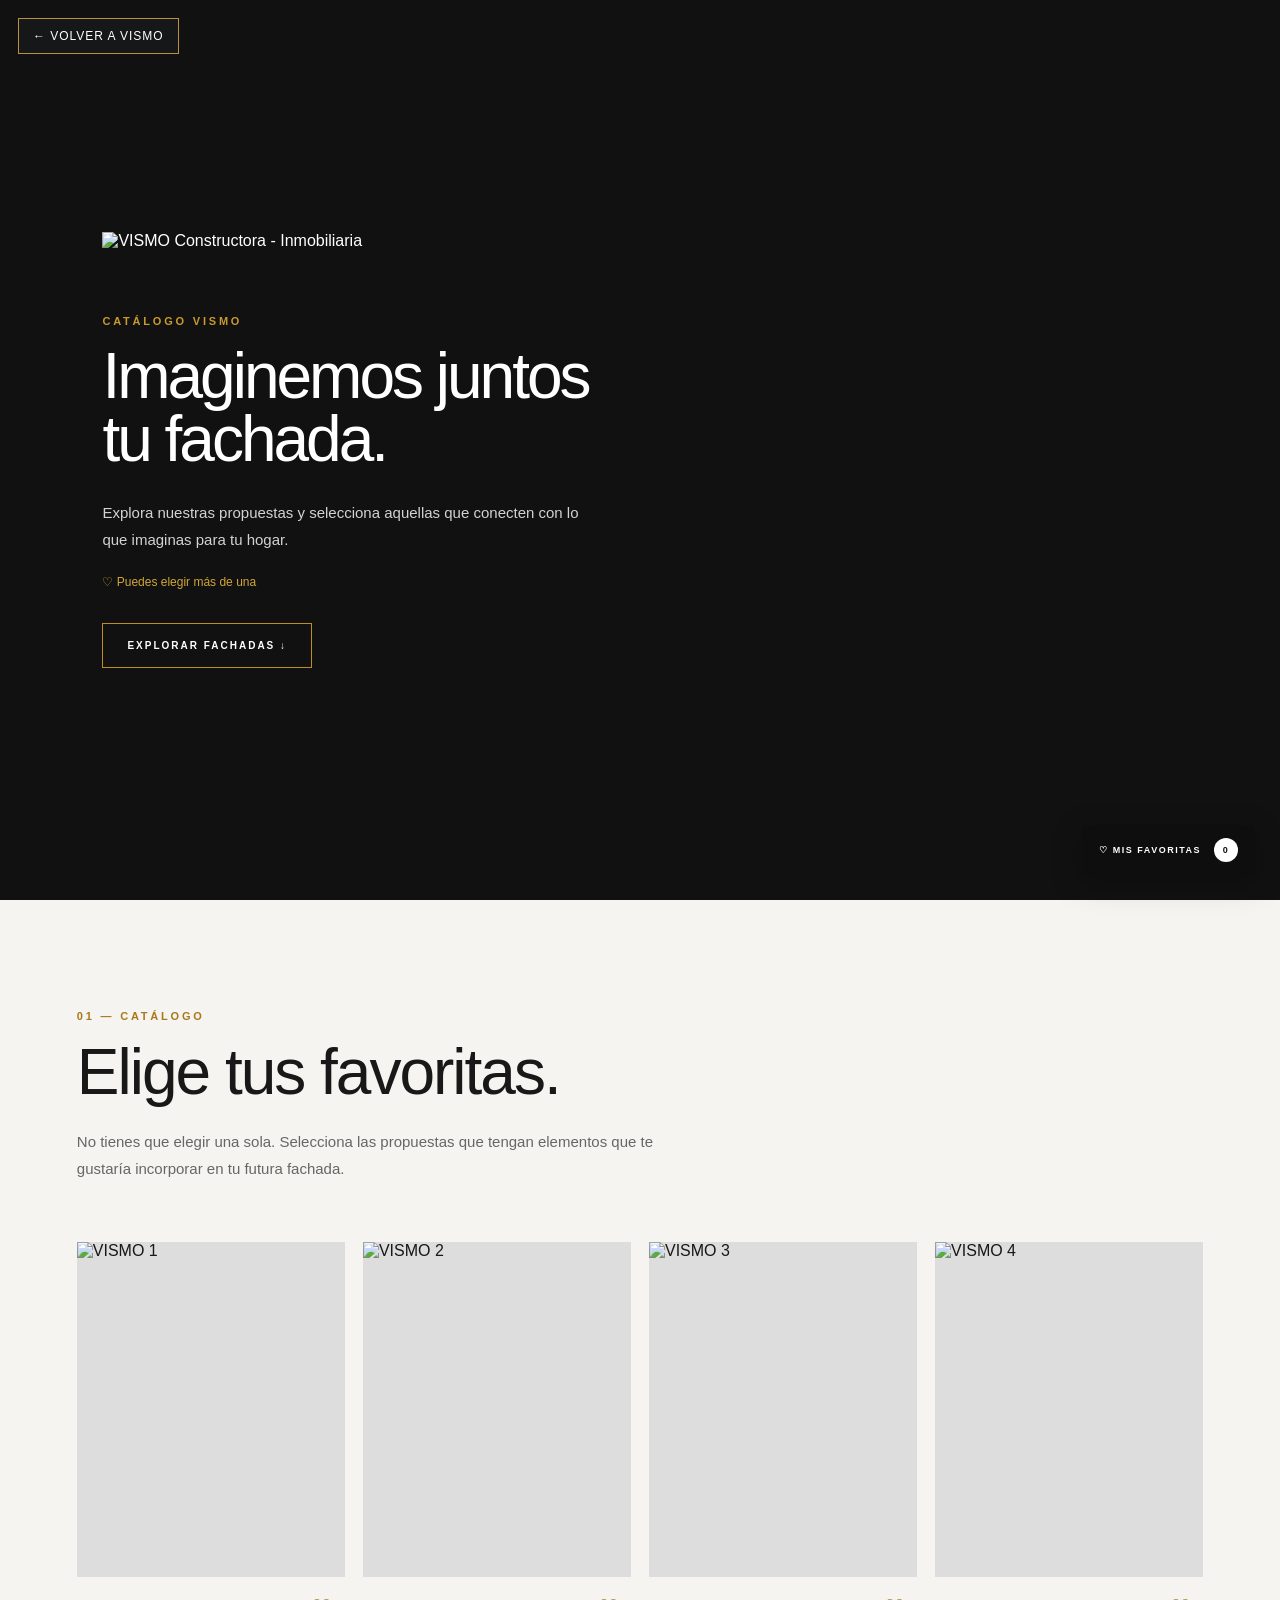
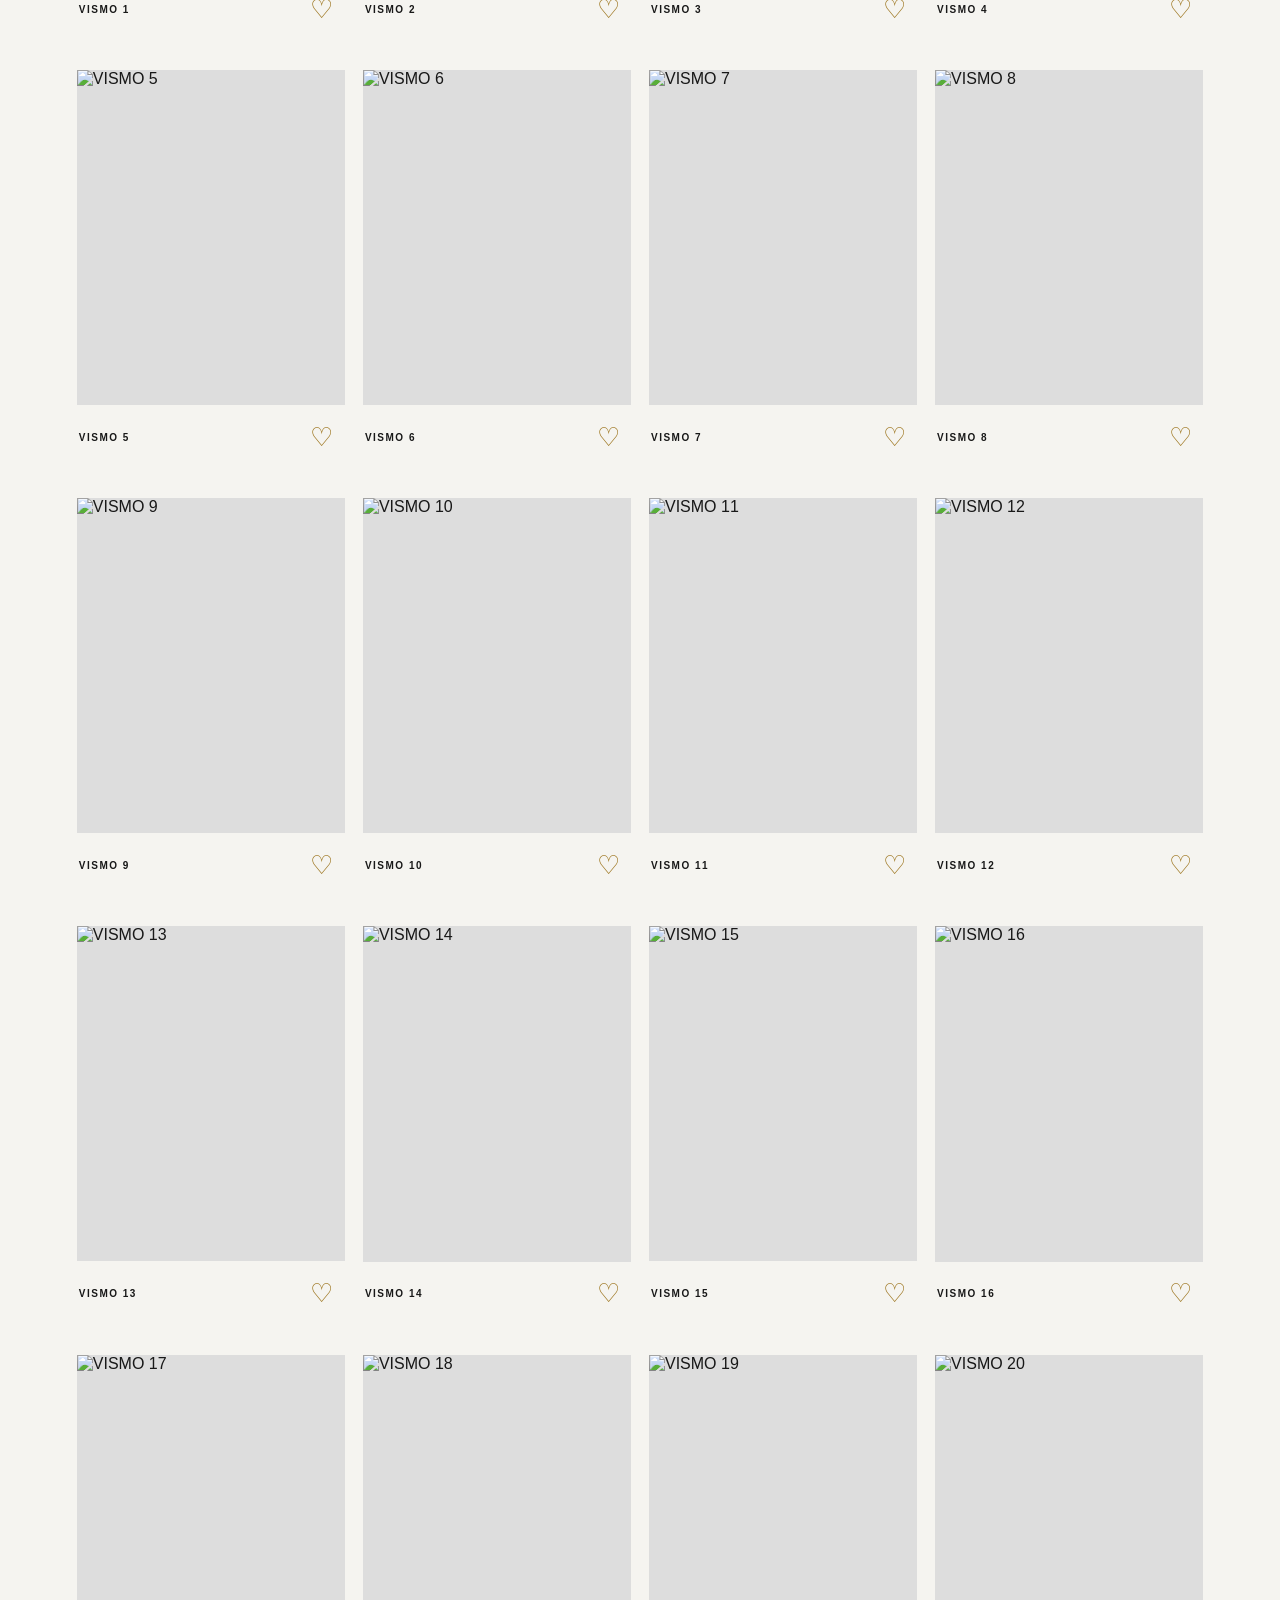
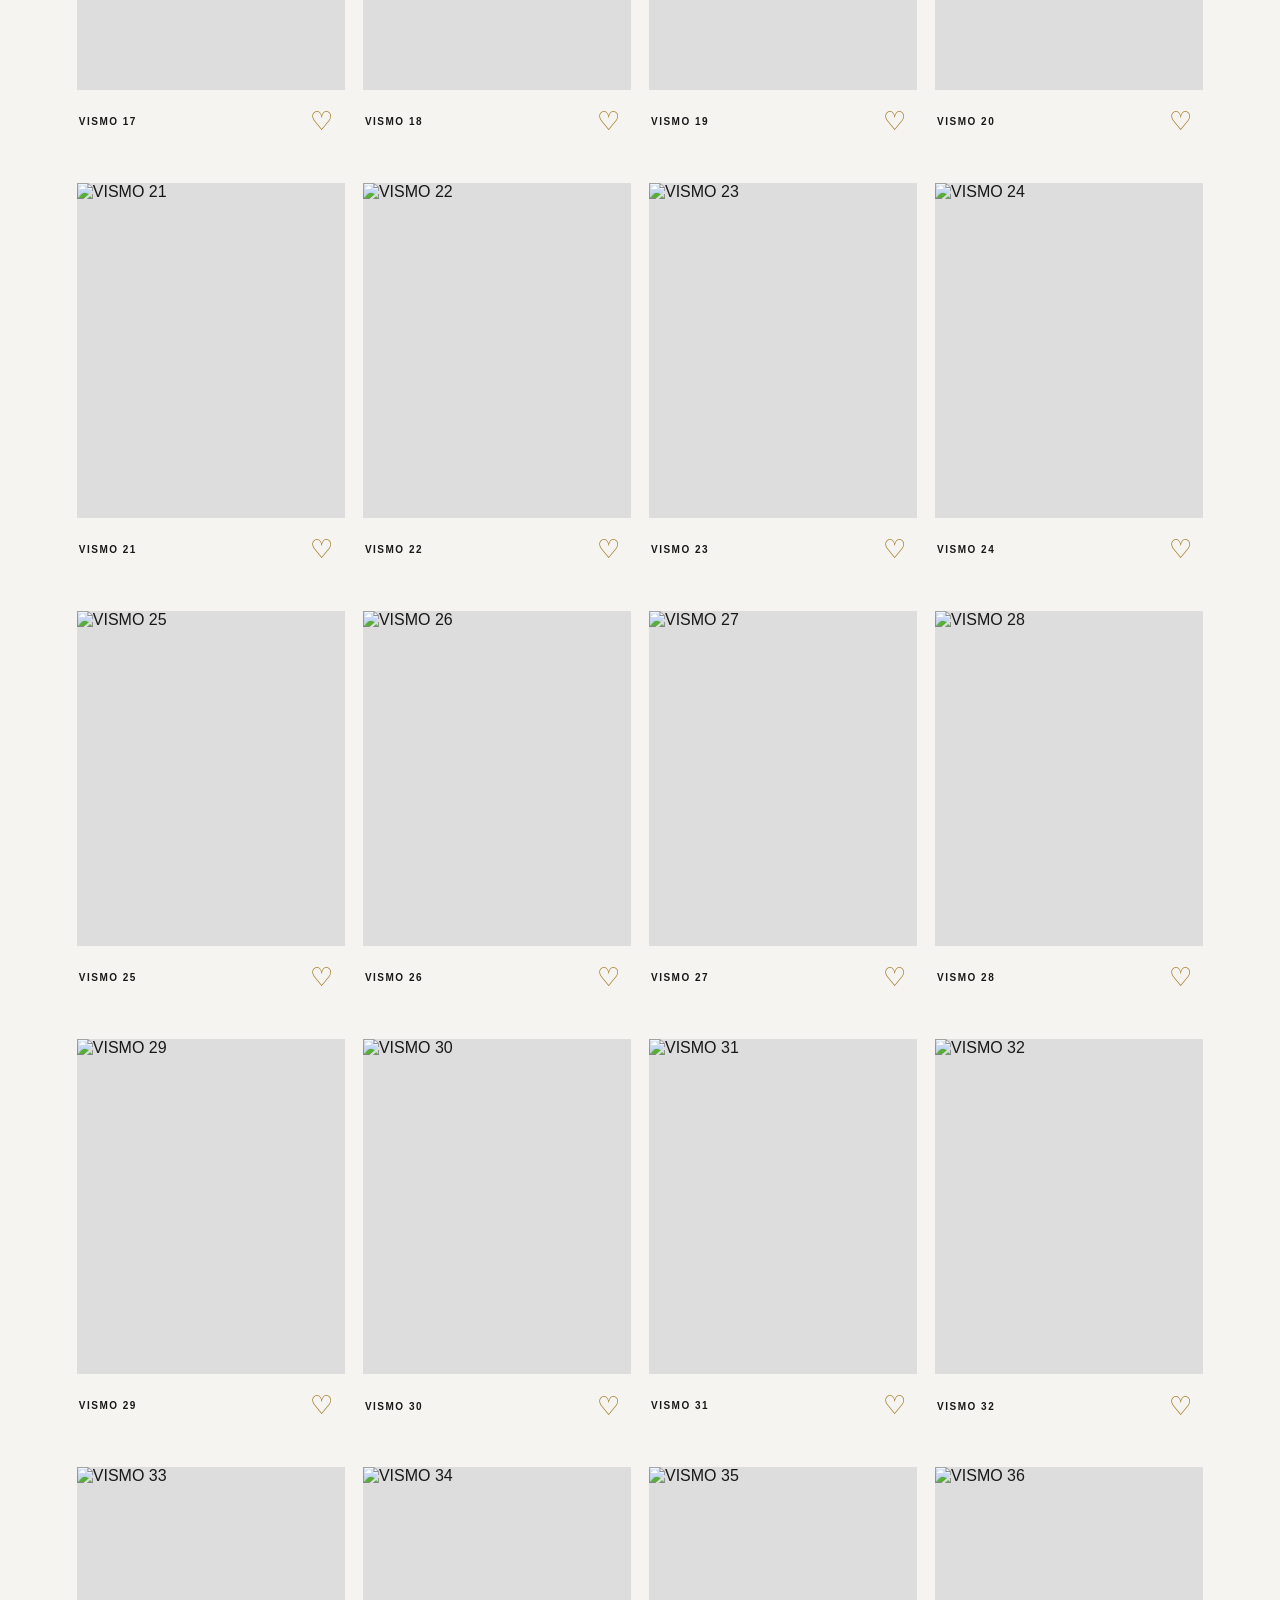
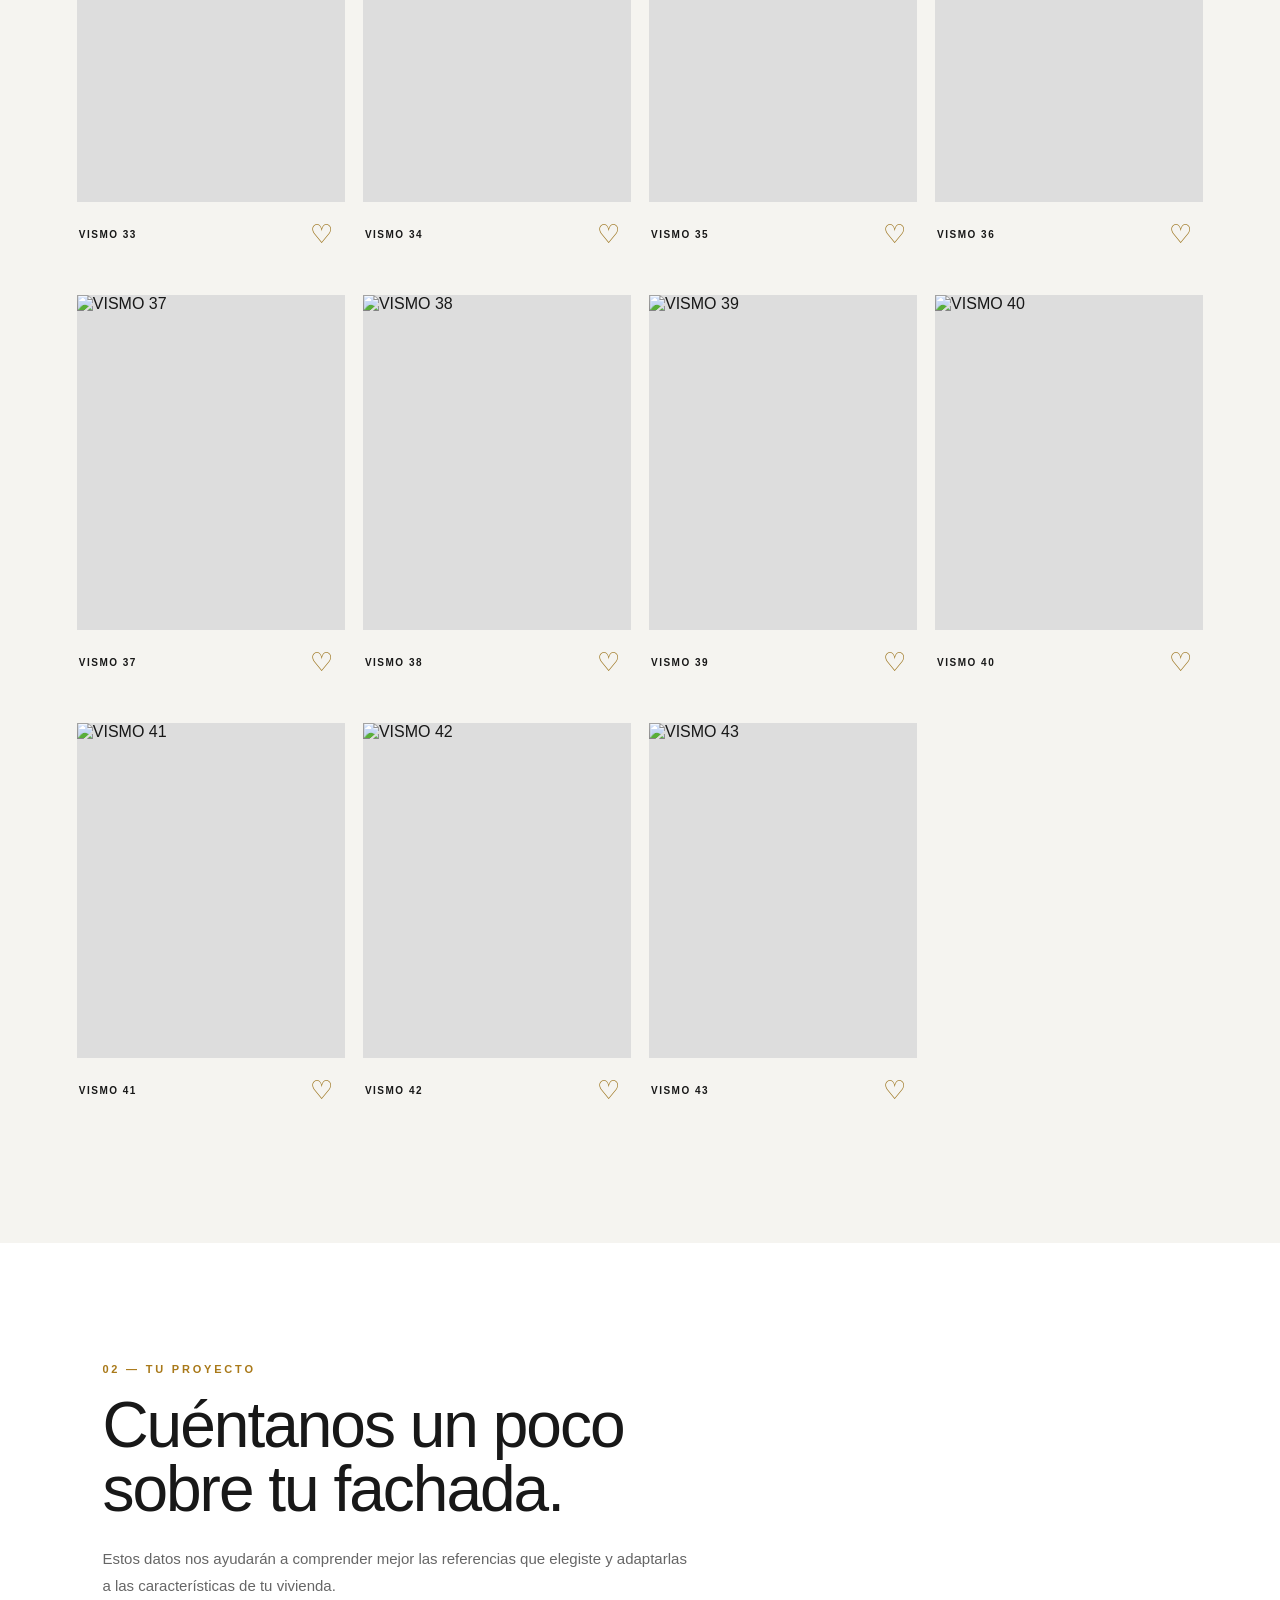
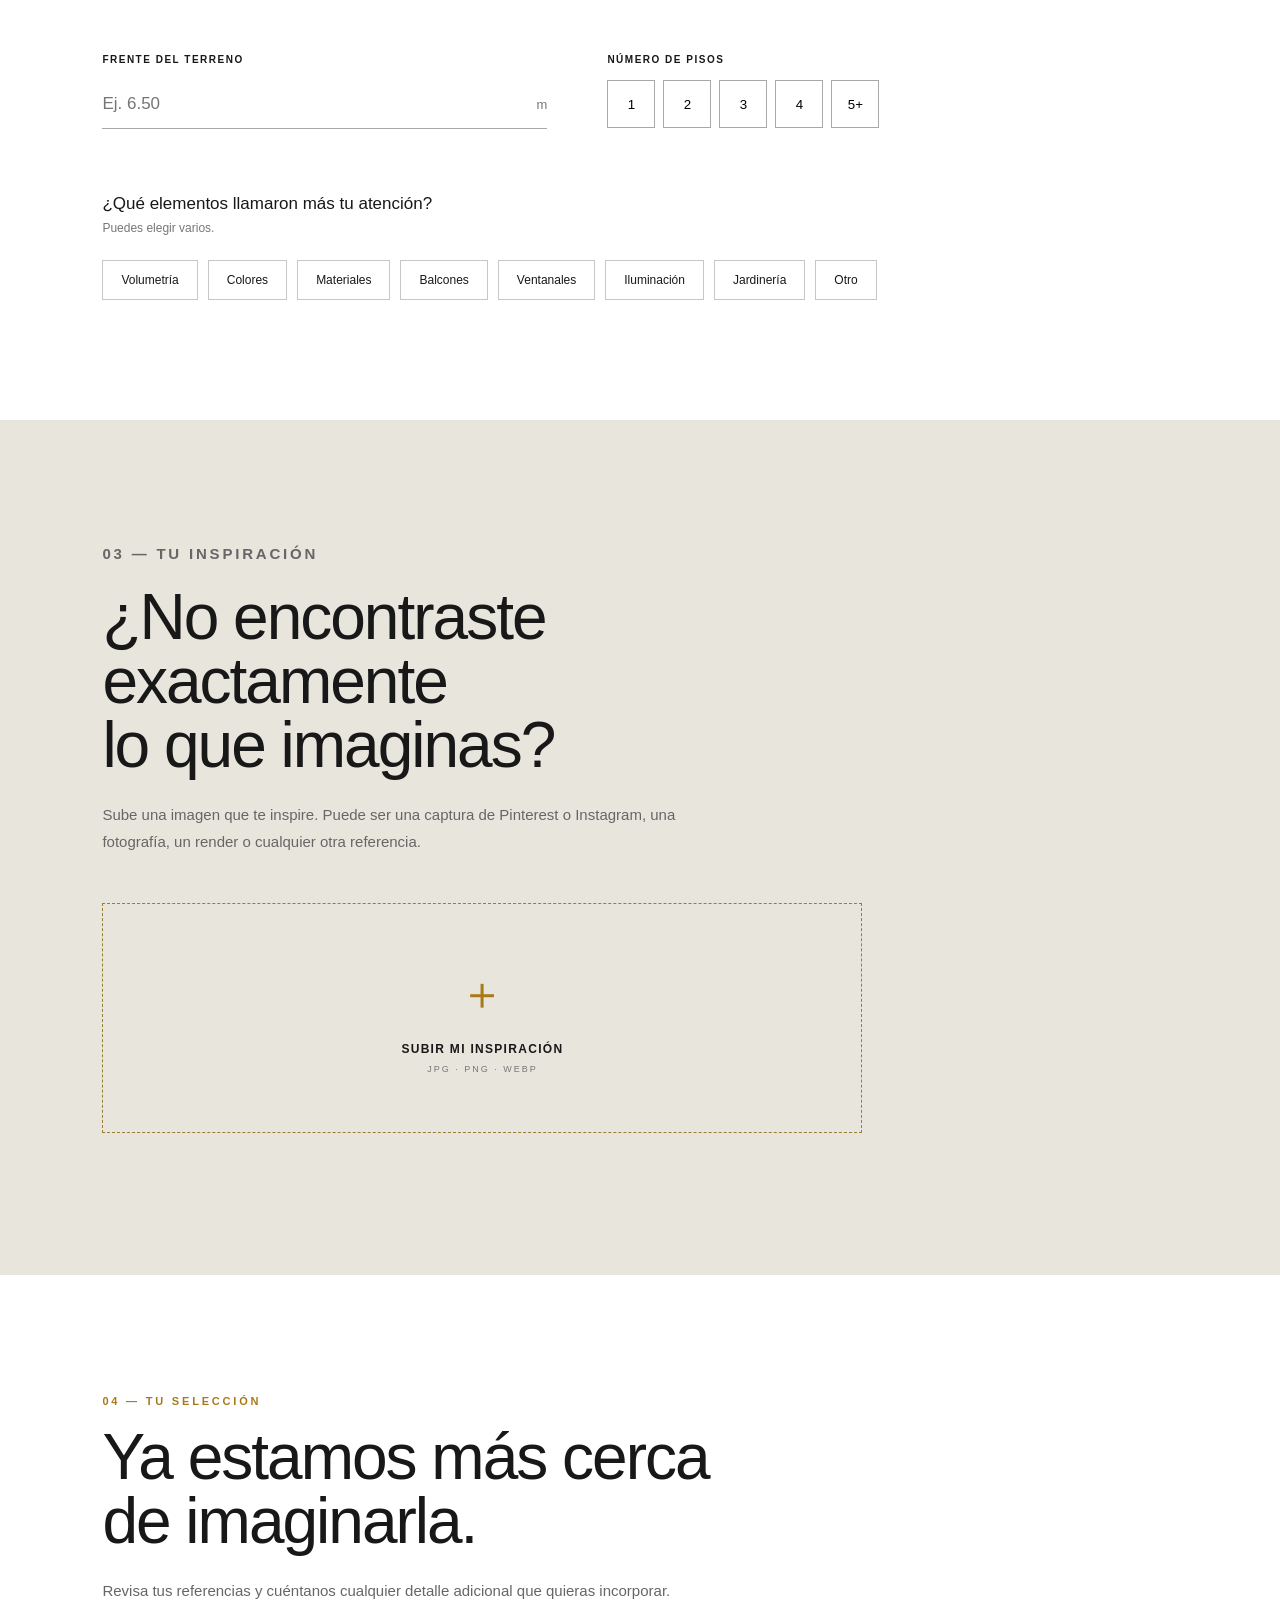
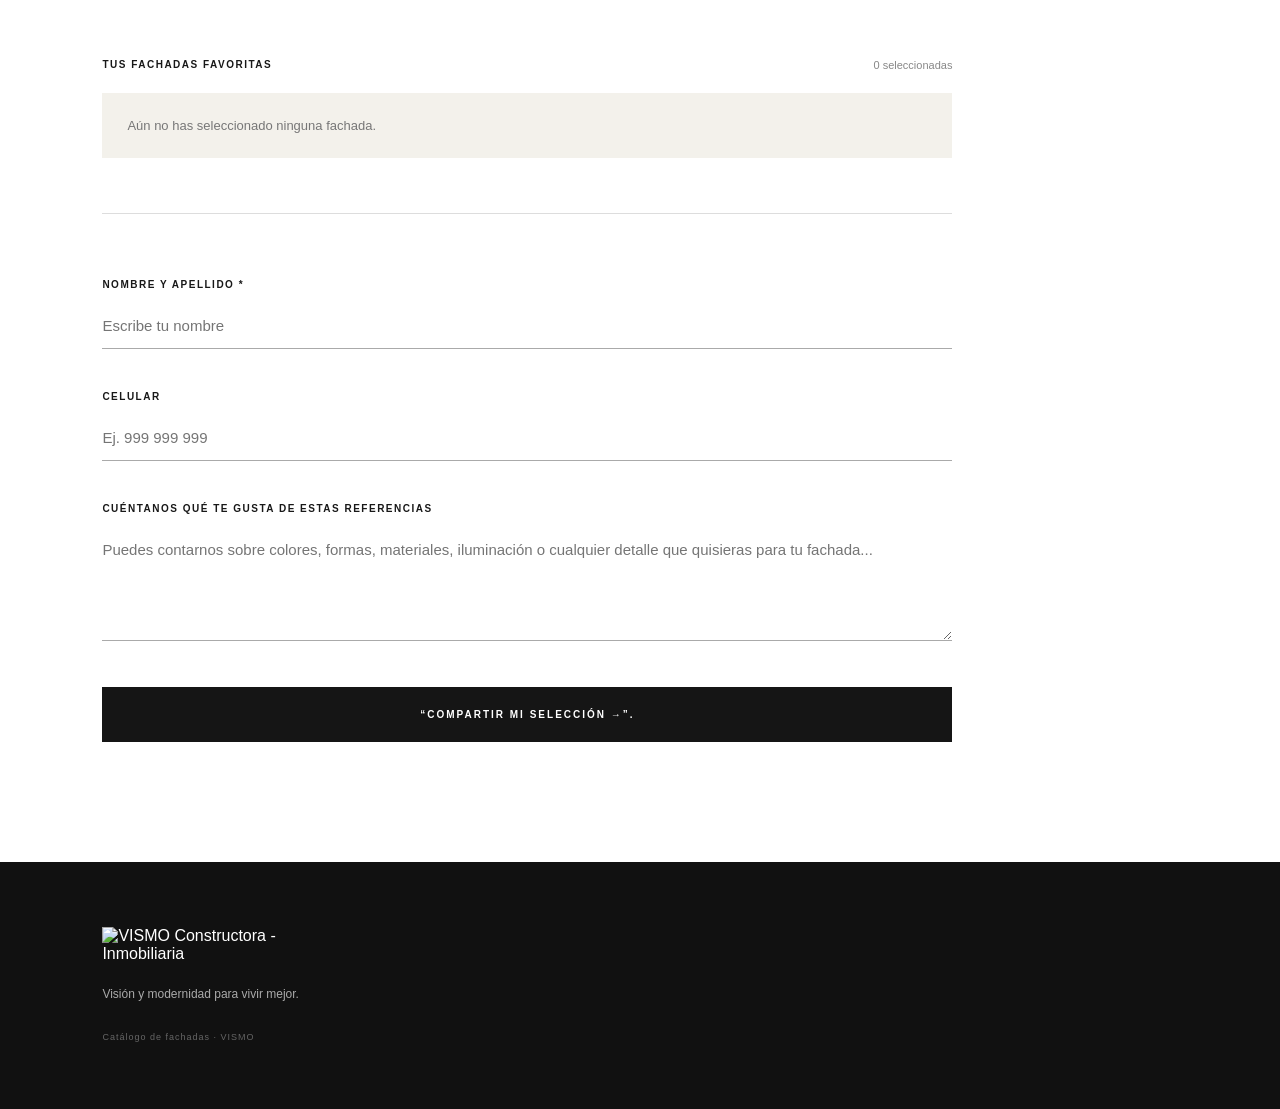
==== commit b12ba04e: "Add files via upload" ====
--- a/index.html
+++ b/index.html
@@ -1 +1,822 @@
-<!doctype html><html><head><meta charset="utf-8"><meta http-equiv="refresh" content="0; url=web/index.html"><title>VISMO</title></head><body><a href="web/index.html">Ingresar a VISMO</a></body></html>+<!DOCTYPE html>
+<html lang="es">
+
+<head>
+    <meta charset="UTF-8">
+
+    <meta
+        name="viewport"
+        content="width=device-width, initial-scale=1.0"
+    >
+
+    <title>Catálogo de Fachadas | VISMO</title>
+
+    <link
+        rel="stylesheet"
+        href="style.css"
+    >
+</head>
+
+
+<body><a href="../web/index.html" style="position:fixed;left:18px;top:18px;z-index:9999;background:#151719;color:#fff;padding:10px 14px;text-decoration:none;font:12px Arial;letter-spacing:.08em;border:1px solid #b99042">← VOLVER A VISMO</a>
+
+
+<!-- =====================================================
+     PORTADA
+===================================================== -->
+
+<header class="hero">
+
+    <div class="hero-image"></div>
+
+    <div class="hero-overlay"></div>
+
+
+    <div class="hero-content">
+
+        <img
+            src="imagenes/logo-vismo.png"
+            alt="VISMO Constructora - Inmobiliaria"
+            class="logo-vismo"
+        >
+
+
+        <p class="eyebrow">
+            CATÁLOGO VISMO
+        </p>
+
+
+        <h1>
+            Imaginemos juntos<br>
+            tu fachada.
+        </h1>
+
+
+        <p class="hero-text">
+
+            Explora nuestras propuestas y selecciona aquellas
+            que conecten con lo que imaginas para tu hogar.
+
+        </p>
+
+
+        <p class="hero-favoritas-info">
+            ♡ Puedes elegir más de una
+        </p>
+
+
+        <a
+            href="#catalogo"
+            class="btn-explorar"
+        >
+            EXPLORAR FACHADAS ↓
+        </a>
+
+    </div>
+
+</header>
+
+
+
+<main>
+
+
+<!-- =====================================================
+     01 — CATÁLOGO
+===================================================== -->
+
+<section
+    class="catalogo"
+    id="catalogo"
+>
+
+    <div class="section-heading">
+
+        <p class="section-number">
+            01 — CATÁLOGO
+        </p>
+
+
+        <h2>
+            Elige tus favoritas.
+        </h2>
+
+
+        <p>
+
+            No tienes que elegir una sola.
+            Selecciona las propuestas que tengan elementos
+            que te gustaría incorporar en tu futura fachada.
+
+        </p>
+
+    </div>
+
+
+    <!-- Las fachadas se generan desde script.js -->
+
+    <div
+        class="fachadas-grid"
+        id="fachadasGrid"
+    ></div>
+
+</section>
+
+
+
+<!-- =====================================================
+     02 — TU PROYECTO
+===================================================== -->
+
+<section class="proyecto">
+
+    <div class="proyecto-container">
+
+
+        <p class="section-number">
+            02 — TU PROYECTO
+        </p>
+
+
+        <h2>
+            Cuéntanos un poco<br>
+            sobre tu fachada.
+        </h2>
+
+
+        <p class="section-description">
+
+            Estos datos nos ayudarán a comprender mejor
+            las referencias que elegiste y adaptarlas
+            a las características de tu vivienda.
+
+        </p>
+
+
+
+        <div class="proyecto-grid">
+
+
+            <!-- FRENTE -->
+
+            <div class="campo-proyecto">
+
+                <label for="frente">
+                    Frente del terreno
+                </label>
+
+
+                <div class="input-medida">
+
+                    <input
+                        type="number"
+                        id="frente"
+                        min="1"
+                        step="0.01"
+                        placeholder="Ej. 6.50"
+                    >
+
+                    <span>
+                        m
+                    </span>
+
+                </div>
+
+            </div>
+
+
+
+            <!-- PISOS -->
+
+            <div class="campo-proyecto">
+
+                <label>
+                    Número de pisos
+                </label>
+
+
+                <div
+                    class="pisos-opciones"
+                    id="pisosOpciones"
+                >
+
+                    <button
+                        type="button"
+                        data-pisos="1"
+                    >
+                        1
+                    </button>
+
+
+                    <button
+                        type="button"
+                        data-pisos="2"
+                    >
+                        2
+                    </button>
+
+
+                    <button
+                        type="button"
+                        data-pisos="3"
+                    >
+                        3
+                    </button>
+
+
+                    <button
+                        type="button"
+                        data-pisos="4"
+                    >
+                        4
+                    </button>
+
+
+                    <button
+                        type="button"
+                        data-pisos="5+"
+                    >
+                        5+
+                    </button>
+
+                </div>
+
+            </div>
+
+        </div>
+
+
+
+        <!-- PREFERENCIAS -->
+
+        <div class="preferencias-bloque">
+
+
+            <p class="preferencias-pregunta">
+                ¿Qué elementos llamaron más tu atención?
+            </p>
+
+
+            <p class="preferencias-ayuda">
+                Puedes elegir varios.
+            </p>
+
+
+            <div class="chips-preferencias">
+
+
+                <label>
+
+                    <input
+                        type="checkbox"
+                        value="Volumetría"
+                    >
+
+                    <span>
+                        Volumetría
+                    </span>
+
+                </label>
+
+
+
+                <label>
+
+                    <input
+                        type="checkbox"
+                        value="Colores"
+                    >
+
+                    <span>
+                        Colores
+                    </span>
+
+                </label>
+
+
+
+                <label>
+
+                    <input
+                        type="checkbox"
+                        value="Materiales"
+                    >
+
+                    <span>
+                        Materiales
+                    </span>
+
+                </label>
+
+
+
+                <label>
+
+                    <input
+                        type="checkbox"
+                        value="Balcones"
+                    >
+
+                    <span>
+                        Balcones
+                    </span>
+
+                </label>
+
+
+
+                <label>
+
+                    <input
+                        type="checkbox"
+                        value="Ventanales"
+                    >
+
+                    <span>
+                        Ventanales
+                    </span>
+
+                </label>
+
+
+
+                <label>
+
+                    <input
+                        type="checkbox"
+                        value="Iluminación"
+                    >
+
+                    <span>
+                        Iluminación
+                    </span>
+
+                </label>
+
+
+
+                <label>
+
+                    <input
+                        type="checkbox"
+                        value="Jardinería"
+                    >
+
+                    <span>
+                        Jardinería
+                    </span>
+
+                </label>
+
+
+
+                <label>
+
+                    <input
+                        type="checkbox"
+                        value="Otro"
+                    >
+
+                    <span>
+                        Otro
+                    </span>
+
+                </label>
+
+
+            </div>
+
+        </div>
+
+    </div>
+
+</section>
+
+
+
+<!-- =====================================================
+     03 — INSPIRACIÓN
+===================================================== -->
+
+<section class="referencia">
+
+    <div class="referencia-content">
+
+
+        <p class="section-number">
+            03 — TU INSPIRACIÓN
+        </p>
+
+
+        <h2>
+            ¿No encontraste exactamente<br>
+            lo que imaginas?
+        </h2>
+
+
+        <p>
+
+            Sube una imagen que te inspire.
+            Puede ser una captura de Pinterest o Instagram,
+            una fotografía, un render o cualquier otra referencia.
+
+        </p>
+
+
+
+        <label
+            class="upload-box"
+            for="imagenReferencia"
+        >
+
+
+            <span class="upload-icon">
+                ＋
+            </span>
+
+
+            <span class="upload-title">
+                SUBIR MI INSPIRACIÓN
+            </span>
+
+
+            <span class="upload-subtitle">
+                JPG · PNG · WEBP
+            </span>
+
+
+        </label>
+
+
+
+        <input
+            type="file"
+            id="imagenReferencia"
+            accept="image/png,image/jpeg,image/webp"
+            hidden
+        >
+
+
+        <div id="previewReferencia"></div>
+
+
+    </div>
+
+</section>
+
+
+
+<!-- =====================================================
+     04 — SELECCIÓN Y FORMULARIO
+===================================================== -->
+
+<section
+    class="formulario-section"
+    id="formulario"
+>
+
+
+    <div class="formulario-container">
+
+
+        <p class="section-number">
+            04 — TU SELECCIÓN
+        </p>
+
+
+        <h2>
+            Ya estamos más cerca<br>
+            de imaginarla.
+        </h2>
+
+
+        <p class="form-intro">
+
+            Revisa tus referencias y cuéntanos cualquier
+            detalle adicional que quieras incorporar.
+
+        </p>
+
+
+
+        <!-- FAVORITAS -->
+
+        <div class="resumen-favoritas">
+
+
+            <div class="resumen-titulo">
+
+                <p>
+                    TUS FACHADAS FAVORITAS
+                </p>
+
+
+                <span id="cantidadResumen">
+                    0 seleccionadas
+                </span>
+
+            </div>
+
+
+
+            <div
+                class="favoritas-miniaturas"
+                id="favoritasMiniaturas"
+            >
+
+                <p class="sin-favoritas">
+                    Aún no has seleccionado ninguna fachada.
+                </p>
+
+            </div>
+
+        </div>
+
+
+
+        <!-- =================================================
+             FORMULARIO BASIN
+        ================================================= -->
+
+
+        <form
+            id="formPreferencias"
+            action="https://usebasin.com/f/064ac238b4b1"
+            method="POST"
+            enctype="multipart/form-data"
+        >
+
+
+            <!-- NOMBRE -->
+
+            <div class="campo">
+
+                <label for="nombre">
+                    Nombre y apellido *
+                </label>
+
+
+                <input
+                    type="text"
+                    id="nombre"
+                    name="Nombre del cliente"
+                    placeholder="Escribe tu nombre"
+                    required
+                >
+
+            </div>
+
+
+
+            <!-- CELULAR -->
+
+            <div class="campo">
+
+                <label for="celular">
+                    Celular
+                </label>
+
+
+                <input
+                    type="tel"
+                    id="celular"
+                    name="Celular"
+                    placeholder="Ej. 999 999 999"
+                >
+
+            </div>
+
+
+
+            <!-- COMENTARIO -->
+
+            <div class="campo">
+
+                <label for="comentario">
+                    Cuéntanos qué te gusta de estas referencias
+                </label>
+
+
+                <textarea
+                    id="comentario"
+                    name="Comentarios del cliente"
+                    rows="5"
+                    placeholder="Puedes contarnos sobre colores, formas, materiales, iluminación o cualquier detalle que quisieras para tu fachada..."
+                ></textarea>
+
+            </div>
+
+
+
+            <!-- DATOS QUE COMPLETARÁ JAVASCRIPT -->
+
+            <input
+                type="hidden"
+                id="favoritasInput"
+                name="Fachadas VISMO seleccionadas"
+            >
+
+
+            <input
+                type="hidden"
+                id="pisosInput"
+                name="Número de pisos"
+            >
+
+
+            <input
+                type="hidden"
+                id="preferenciasInput"
+                name="Elementos que le gustan"
+            >
+
+
+            <input
+                type="hidden"
+                id="frenteInput"
+                name="Frente del terreno"
+            >
+
+
+
+            <!-- BOTÓN -->
+
+            <button
+                type="submit"
+                class="btn-enviar"
+            >
+
+                “COMPARTIR MI SELECCIÓN →”.
+
+            </button>
+
+
+        </form>
+
+
+    </div>
+
+</section>
+
+
+</main>
+
+
+
+<!-- =====================================================
+     BOTÓN FLOTANTE FAVORITAS
+===================================================== -->
+
+<button
+    class="favoritas-flotante"
+    id="favoritasFlotante"
+    type="button"
+>
+
+    ♡ MIS FAVORITAS
+
+    <span id="contadorFavoritas">
+        0
+    </span>
+
+</button>
+
+
+
+<!-- =====================================================
+     MODAL FACHADA
+===================================================== -->
+
+<div
+    class="modal"
+    id="modal"
+>
+
+
+    <!-- CERRAR -->
+
+    <button
+        class="modal-cerrar"
+        id="modalCerrar"
+        type="button"
+        aria-label="Cerrar"
+    >
+        ×
+    </button>
+
+
+
+    <!-- ANTERIOR -->
+
+    <button
+        class="modal-anterior"
+        id="modalAnterior"
+        type="button"
+        aria-label="Fachada anterior"
+    >
+        ‹
+    </button>
+
+
+
+    <!-- CONTENIDO -->
+
+    <div class="modal-contenido">
+
+
+        <div class="modal-imagen-wrap">
+
+
+            <img
+                id="modalImagen"
+                src=""
+                alt="Fachada VISMO"
+            >
+
+
+            <!-- LOGO COMPLETO VISMO -->
+
+            <img
+                src="imagenes/logo-vismo.png"
+                alt="VISMO"
+                class="marca-modal"
+            >
+
+
+        </div>
+
+
+
+        <p id="modalNumero"></p>
+
+
+
+        <button
+            class="modal-favorita"
+            id="modalFavorita"
+            type="button"
+        >
+
+            ♡ AGREGAR A FAVORITAS
+
+        </button>
+
+
+    </div>
+
+
+
+    <!-- SIGUIENTE -->
+
+    <button
+        class="modal-siguiente"
+        id="modalSiguiente"
+        type="button"
+        aria-label="Siguiente fachada"
+    >
+        ›
+    </button>
+
+
+</div>
+
+
+
+<!-- =====================================================
+     FOOTER
+===================================================== -->
+
+<footer>
+
+
+    <img
+        src="imagenes/logo-vismo.png"
+        alt="VISMO Constructora - Inmobiliaria"
+        class="footer-logo-img"
+    >
+
+
+    <p>
+        Visión y modernidad para vivir mejor.
+    </p>
+
+
+    <small>
+        Catálogo de fachadas · VISMO
+    </small>
+
+
+</footer>
+
+
+
+<!-- =====================================================
+     JAVASCRIPT
+===================================================== -->
+
+<script src="script.js"></script>
+
+
+</body>
+
+</html>
--- a/style.css
+++ b/style.css
@@ -0,0 +1,1337 @@
+/* =========================================================
+   VISMO — CATÁLOGO DE FACHADAS
+========================================================= */
+
+* {
+    margin: 0;
+    padding: 0;
+    box-sizing: border-box;
+}
+
+html {
+    scroll-behavior: smooth;
+}
+
+body {
+    font-family: Arial, Helvetica, sans-serif;
+    background: #f5f4f0;
+    color: #181818;
+    overflow-x: hidden;
+}
+
+button,
+input,
+textarea {
+    font-family: inherit;
+}
+
+
+/* =========================================================
+   PORTADA
+========================================================= */
+
+.hero {
+    position: relative;
+    width: 100%;
+    min-height: 100vh;
+
+    display: flex;
+    align-items: center;
+
+    padding: 60px 8%;
+
+    background: #111;
+    color: #fff;
+
+    overflow: hidden;
+}
+
+.hero-image {
+    position: absolute;
+
+    top: 0;
+    right: 0;
+
+    width: 72%;
+    height: 100%;
+
+    background-image: url("imagenes/portada-fachada.png");
+    background-size: cover;
+    background-position: center;
+    background-repeat: no-repeat;
+
+    z-index: 1;
+}
+
+.hero-overlay {
+    position: absolute;
+    inset: 0;
+
+    z-index: 2;
+
+    background:
+        linear-gradient(
+            90deg,
+            #111 0%,
+            #111 25%,
+            rgba(17,17,17,.98) 32%,
+            rgba(17,17,17,.90) 39%,
+            rgba(17,17,17,.66) 48%,
+            rgba(17,17,17,.25) 61%,
+            rgba(17,17,17,.05) 78%,
+            rgba(17,17,17,0) 100%
+        );
+}
+
+.hero-content {
+    position: relative;
+
+    z-index: 3;
+
+    width: 46%;
+    max-width: 650px;
+}
+
+.logo-vismo {
+    display: block;
+
+    width: 270px;
+    max-width: 75%;
+    height: auto;
+
+    margin-bottom: 65px;
+}
+
+.eyebrow,
+.section-number {
+    font-size: 11px;
+    font-weight: 600;
+
+    letter-spacing: 2.8px;
+
+    margin-bottom: 18px;
+}
+
+.hero .eyebrow {
+    color: #c99a2e;
+}
+
+.hero h1 {
+    max-width: 620px;
+
+    font-size: clamp(48px, 5vw, 76px);
+    line-height: .98;
+
+    font-weight: 400;
+
+    letter-spacing: -3px;
+
+    margin-bottom: 30px;
+}
+
+.hero-text {
+    max-width: 510px;
+
+    color: #d3d3d3;
+
+    font-size: 15px;
+    line-height: 1.75;
+
+    margin-bottom: 22px;
+}
+
+.hero-favoritas-info {
+    color: #d2a637;
+
+    font-size: 12px;
+
+    margin-bottom: 34px;
+}
+
+.btn-explorar {
+    display: inline-block;
+
+    padding: 16px 24px;
+
+    border: 1px solid #bd8d22;
+
+    color: #fff;
+
+    text-decoration: none;
+
+    font-size: 10px;
+    font-weight: 600;
+
+    letter-spacing: 2px;
+
+    transition: .25s;
+}
+
+.btn-explorar:hover {
+    background: #bd8d22;
+    color: #111;
+}
+
+
+/* =========================================================
+   TÍTULOS GENERALES
+========================================================= */
+
+.section-number {
+    color: #a97919;
+}
+
+.section-heading h2,
+.proyecto h2,
+.referencia h2,
+.formulario-section h2 {
+    font-size: clamp(42px, 5vw, 68px);
+
+    line-height: 1;
+
+    font-weight: 400;
+
+    letter-spacing: -2px;
+
+    margin-bottom: 24px;
+}
+
+.section-heading > p:last-child,
+.section-description,
+.referencia-content > p,
+.form-intro {
+    max-width: 590px;
+
+    color: #666;
+
+    font-size: 15px;
+    line-height: 1.8;
+}
+
+
+/* =========================================================
+   CATÁLOGO
+========================================================= */
+
+.catalogo {
+    padding: 110px 6% 130px;
+
+    background: #f5f4f0;
+}
+
+.section-heading {
+    max-width: 720px;
+
+    margin-bottom: 60px;
+}
+
+.fachadas-grid {
+    display: grid;
+
+    grid-template-columns:
+        repeat(4, minmax(0, 1fr));
+
+    gap: 38px 18px;
+}
+
+.fachada-card {
+    min-width: 0;
+}
+
+.fachada-imagen {
+    position: relative;
+
+    width: 100%;
+
+    aspect-ratio: 4 / 5;
+
+    overflow: hidden;
+
+    background: #ddd;
+
+    cursor: pointer;
+}
+
+.fachada-imagen .imagen-fachada {
+    display: block;
+
+    width: 100%;
+    height: 100%;
+
+    object-fit: cover;
+
+    transition: transform .45s ease;
+}
+
+.fachada-imagen:hover .imagen-fachada {
+    transform: scale(1.025);
+}
+
+
+/* MARCA PEQUEÑA DEL CATÁLOGO */
+
+.fachada-imagen .marca-agua {
+    position: absolute;
+
+    top: 14px;
+    right: 14px;
+
+    width: 38px;
+    height: auto;
+
+    object-fit: contain;
+
+    opacity: .85;
+
+    pointer-events: none;
+
+    z-index: 5;
+}
+
+.fachada-info {
+    min-height: 55px;
+
+    display: flex;
+
+    align-items: center;
+    justify-content: space-between;
+
+    padding: 9px 2px 0;
+}
+
+.fachada-numero {
+    font-size: 10px;
+
+    font-weight: 600;
+
+    letter-spacing: 1.5px;
+}
+
+.btn-corazon {
+    width: 42px;
+    height: 42px;
+
+    border: 0;
+
+    background: transparent;
+
+    color: #9a7118;
+
+    font-size: 26px;
+
+    cursor: pointer;
+
+    transition: transform .2s ease;
+}
+
+.btn-corazon:hover {
+    transform: scale(1.15);
+}
+
+
+/* =========================================================
+   TU PROYECTO
+========================================================= */
+
+.proyecto {
+    padding: 120px 8%;
+
+    background: #fff;
+}
+
+.proyecto-container {
+    max-width: 950px;
+}
+
+.section-description {
+    margin-bottom: 55px;
+}
+
+.proyecto-grid {
+    display: grid;
+
+    grid-template-columns:
+        repeat(2, minmax(0, 1fr));
+
+    gap: 30px 60px;
+
+    margin-bottom: 65px;
+}
+
+.campo-proyecto label {
+    display: block;
+
+    margin-bottom: 15px;
+
+    font-size: 10px;
+    font-weight: 600;
+
+    letter-spacing: 1.5px;
+
+    text-transform: uppercase;
+}
+
+.input-medida {
+    display: flex;
+
+    align-items: center;
+
+    border-bottom: 1px solid #aaa;
+}
+
+.input-medida input {
+    flex: 1;
+
+    min-width: 0;
+
+    padding: 14px 0;
+
+    border: 0;
+    outline: none;
+
+    background: transparent;
+
+    font-size: 17px;
+}
+
+.input-medida span {
+    color: #777;
+
+    font-size: 13px;
+}
+
+
+/* PISOS */
+
+.pisos-opciones {
+    display: flex;
+
+    gap: 8px;
+}
+
+.pisos-opciones button {
+    width: 48px;
+    height: 48px;
+
+    border: 1px solid #aaa;
+
+    background: transparent;
+
+    cursor: pointer;
+
+    transition: .2s;
+}
+
+.pisos-opciones button:hover,
+.pisos-opciones button.activo {
+    border-color: #a97919;
+
+    background: #a97919;
+
+    color: #fff;
+}
+
+
+/* PREFERENCIAS */
+
+.preferencias-pregunta {
+    font-size: 17px;
+
+    margin-bottom: 7px;
+}
+
+.preferencias-ayuda {
+    color: #777;
+
+    font-size: 12px;
+
+    margin-bottom: 25px;
+}
+
+.chips-preferencias {
+    display: flex;
+
+    flex-wrap: wrap;
+
+    gap: 10px;
+}
+
+.chips-preferencias label {
+    cursor: pointer;
+}
+
+.chips-preferencias input {
+    display: none;
+}
+
+.chips-preferencias span {
+    display: inline-block;
+
+    padding: 12px 18px;
+
+    border: 1px solid #c7c7c7;
+
+    font-size: 12px;
+
+    transition: .2s;
+}
+
+.chips-preferencias input:checked + span {
+    background: #181818;
+
+    border-color: #181818;
+
+    color: #fff;
+}
+
+
+/* =========================================================
+   TU INSPIRACIÓN
+========================================================= */
+
+.referencia {
+    padding: 120px 8%;
+
+    background: #e8e5dd;
+}
+
+.referencia-content {
+    max-width: 760px;
+}
+
+.upload-box {
+    width: 100%;
+
+    min-height: 230px;
+
+    margin-top: 48px;
+
+    padding: 30px;
+
+    border: 1px dashed #9c7b32;
+
+    display: flex;
+
+    flex-direction: column;
+
+    align-items: center;
+    justify-content: center;
+
+    text-align: center;
+
+    cursor: pointer;
+
+    transition: .25s;
+}
+
+.upload-box:hover {
+    background: rgba(255,255,255,.35);
+}
+
+.upload-icon {
+    color: #a97919;
+
+    font-size: 46px;
+
+    margin-bottom: 17px;
+}
+
+.upload-title {
+    font-size: 12px;
+
+    font-weight: 600;
+
+    letter-spacing: 1.3px;
+
+    margin-bottom: 8px;
+}
+
+.upload-subtitle {
+    color: #777;
+
+    font-size: 9px;
+
+    letter-spacing: 2px;
+}
+
+#previewReferencia {
+    margin-top: 22px;
+}
+
+#previewReferencia img {
+    display: block;
+
+    max-width: 300px;
+    max-height: 360px;
+
+    object-fit: cover;
+}
+
+
+/* =========================================================
+   FORMULARIO
+========================================================= */
+
+.formulario-section {
+    padding: 120px 8%;
+
+    background: #fff;
+}
+
+.formulario-container {
+    max-width: 850px;
+}
+
+.form-intro {
+    margin-bottom: 55px;
+}
+
+
+/* =========================================================
+   RESUMEN DE FAVORITAS
+========================================================= */
+
+.resumen-favoritas {
+    margin-bottom: 65px;
+
+    padding-bottom: 55px;
+
+    border-bottom: 1px solid #ddd;
+}
+
+.resumen-titulo {
+    display: flex;
+
+    justify-content: space-between;
+
+    gap: 20px;
+
+    margin-bottom: 22px;
+}
+
+.resumen-titulo p {
+    font-size: 10px;
+
+    font-weight: 600;
+
+    letter-spacing: 1.5px;
+}
+
+.resumen-titulo span {
+    color: #888;
+
+    font-size: 11px;
+}
+
+.favoritas-miniaturas {
+    display: grid;
+
+    grid-template-columns:
+        repeat(4, minmax(0, 1fr));
+
+    gap: 12px;
+}
+
+.sin-favoritas {
+    grid-column: 1 / -1;
+
+    padding: 25px;
+
+    background: #f3f1eb;
+
+    color: #777;
+
+    font-size: 13px;
+}
+
+.favorita-mini {
+    position: relative;
+
+    aspect-ratio: 4 / 5;
+
+    overflow: hidden;
+
+    background: #ddd;
+}
+
+.favorita-mini img {
+    width: 100%;
+    height: 100%;
+
+    object-fit: cover;
+}
+
+.favorita-mini-numero {
+    position: absolute;
+
+    left: 8px;
+    bottom: 8px;
+
+    padding: 6px 8px;
+
+    background: rgba(0,0,0,.72);
+
+    color: #fff;
+
+    font-size: 9px;
+
+    letter-spacing: 1px;
+}
+
+.quitar-favorita {
+    position: absolute;
+
+    top: 7px;
+    right: 7px;
+
+    width: 27px;
+    height: 27px;
+
+    border: 0;
+    border-radius: 50%;
+
+    background: rgba(255,255,255,.92);
+
+    color: #111;
+
+    cursor: pointer;
+}
+
+
+/* =========================================================
+   CAMPOS DEL FORMULARIO
+========================================================= */
+
+.campo {
+    margin-bottom: 42px;
+}
+
+.campo label {
+    display: block;
+
+    margin-bottom: 13px;
+
+    font-size: 10px;
+    font-weight: 600;
+
+    letter-spacing: 1.5px;
+
+    text-transform: uppercase;
+}
+
+.campo input,
+.campo textarea {
+    width: 100%;
+
+    padding: 14px 0;
+
+    border: 0;
+
+    border-bottom: 1px solid #aaa;
+
+    outline: none;
+
+    background: transparent;
+
+    color: #181818;
+
+    font-size: 15px;
+}
+
+.campo input:focus,
+.campo textarea:focus {
+    border-bottom-color: #a97919;
+}
+
+.campo textarea {
+    resize: vertical;
+}
+
+.btn-enviar {
+    width: 100%;
+
+    padding: 22px 25px;
+
+    border: 0;
+
+    background: #151515;
+
+    color: #fff;
+
+    font-size: 10px;
+
+    font-weight: 600;
+
+    letter-spacing: 2px;
+
+    cursor: pointer;
+
+    transition: .25s;
+}
+
+.btn-enviar:hover {
+    background: #b88920;
+
+    color: #111;
+}
+
+.btn-enviar:disabled {
+    opacity: .55;
+
+    cursor: wait;
+}
+
+
+/* =========================================================
+   BOTÓN FLOTANTE FAVORITAS
+========================================================= */
+
+.favoritas-flotante {
+    position: fixed;
+
+    right: 25px;
+    bottom: 25px;
+
+    z-index: 500;
+
+    padding: 13px 17px;
+
+    border: 0;
+
+    background: rgba(15,15,15,.95);
+
+    color: #fff;
+
+    box-shadow:
+        0 8px 30px rgba(0,0,0,.25);
+
+    font-size: 9px;
+
+    font-weight: 600;
+
+    letter-spacing: 1.5px;
+
+    cursor: pointer;
+}
+
+.favoritas-flotante span {
+    display: inline-flex;
+
+    min-width: 24px;
+    height: 24px;
+
+    margin-left: 9px;
+
+    align-items: center;
+    justify-content: center;
+
+    border-radius: 50%;
+
+    background: #fff;
+
+    color: #151515;
+}
+
+
+/* =========================================================
+   MODAL — FACHADA ABIERTA
+========================================================= */
+
+.modal {
+    position: fixed;
+
+    inset: 0;
+
+    z-index: 1000;
+
+    display: none;
+
+    align-items: center;
+    justify-content: center;
+
+    background: rgba(10,10,10,.97);
+}
+
+.modal.abierto {
+    display: flex;
+}
+
+.modal-contenido {
+    width: min(80%, 760px);
+
+    max-height: 92vh;
+
+    text-align: center;
+
+    color: #fff;
+}
+
+.modal-imagen-wrap {
+    position: relative;
+
+    display: inline-block;
+
+    max-width: 100%;
+}
+
+.modal-contenido #modalImagen {
+    display: block;
+
+    max-width: 100%;
+
+    max-height: 74vh;
+
+    object-fit: contain;
+}
+
+
+/* =========================================================
+   LOGO VISMO EN FACHADA ABIERTA
+   ABAJO Y CENTRADO
+========================================================= */
+
+.marca-modal {
+    position: absolute;
+
+    bottom: 15px;
+    top: auto;
+
+    left: 50%;
+    right: auto;
+
+    transform: translateX(-50%);
+
+    width: 180px;
+    height: auto;
+
+    object-fit: contain;
+
+    opacity: .85;
+
+    pointer-events: none;
+
+    z-index: 20;
+}
+
+
+#modalNumero {
+    margin-top: 14px;
+
+    font-size: 10px;
+
+    letter-spacing: 2px;
+}
+
+.modal-cerrar {
+    position: absolute;
+
+    top: 20px;
+    right: 28px;
+
+    border: 0;
+
+    background: transparent;
+
+    color: #fff;
+
+    font-size: 40px;
+
+    cursor: pointer;
+}
+
+.modal-anterior,
+.modal-siguiente {
+    position: absolute;
+
+    top: 50%;
+
+    transform: translateY(-50%);
+
+    padding: 20px;
+
+    border: 0;
+
+    background: transparent;
+
+    color: #fff;
+
+    font-size: 58px;
+
+    cursor: pointer;
+}
+
+.modal-anterior {
+    left: 15px;
+}
+
+.modal-siguiente {
+    right: 15px;
+}
+
+.modal-favorita {
+    margin-top: 17px;
+
+    padding: 13px 20px;
+
+    border: 1px solid #777;
+
+    background: transparent;
+
+    color: #fff;
+
+    font-size: 9px;
+
+    font-weight: 600;
+
+    letter-spacing: 1.5px;
+
+    cursor: pointer;
+}
+
+
+/* =========================================================
+   PANTALLA DE AGRADECIMIENTO
+========================================================= */
+
+.gracias {
+    max-width: 680px;
+
+    padding: 30px 0 50px;
+}
+
+.gracias-simbolo {
+    width: 58px;
+    height: 58px;
+
+    display: flex;
+
+    align-items: center;
+    justify-content: center;
+
+    margin: 35px 0;
+
+    border: 1px solid #b88920;
+
+    border-radius: 50%;
+
+    color: #b88920;
+
+    font-size: 24px;
+}
+
+.gracias h2 {
+    margin-bottom: 35px;
+}
+
+.gracias-texto {
+    max-width: 570px;
+
+    margin-bottom: 15px;
+
+    color: #666;
+
+    font-size: 15px;
+
+    line-height: 1.8;
+}
+
+.gracias-seleccion {
+    margin: 45px 0;
+
+    padding: 25px 0;
+
+    border-top: 1px solid #ddd;
+
+    border-bottom: 1px solid #ddd;
+}
+
+.gracias-seleccion span {
+    display: block;
+
+    margin-bottom: 12px;
+
+    color: #a97919;
+
+    font-size: 9px;
+
+    font-weight: 600;
+
+    letter-spacing: 2px;
+}
+
+.gracias-seleccion strong {
+    font-size: 14px;
+
+    font-weight: 500;
+
+    line-height: 1.8;
+}
+
+.gracias-frase {
+    margin-top: 13px;
+
+    color: #888;
+
+    font-size: 11px;
+}
+
+
+/* POR SEGURIDAD:
+   NO MOSTRAR LOGO EN LA PANTALLA FINAL */
+
+.gracias-logo {
+    display: none !important;
+}
+
+
+/* =========================================================
+   FOOTER
+========================================================= */
+
+footer {
+    padding: 65px 8%;
+
+    background: #111;
+
+    color: #fff;
+}
+
+.footer-logo-img {
+    display: block;
+
+    width: 200px;
+
+    margin-bottom: 24px;
+}
+
+footer > p {
+    margin-bottom: 25px;
+
+    color: #aaa;
+
+    font-size: 12px;
+}
+
+footer small {
+    color: #666;
+
+    font-size: 9px;
+
+    letter-spacing: 1px;
+}
+
+
+/* =========================================================
+   TABLET
+========================================================= */
+
+@media (max-width: 1000px) {
+
+    .hero-content {
+        width: 55%;
+    }
+
+    .fachadas-grid {
+        grid-template-columns:
+            repeat(3, minmax(0, 1fr));
+    }
+
+}
+
+
+/* =========================================================
+   CELULAR
+========================================================= */
+
+@media (max-width: 700px) {
+
+    .hero {
+        min-height: 100svh;
+
+        align-items: flex-end;
+
+        padding:
+            30px 22px 65px;
+    }
+
+
+    .hero-image {
+        left: 0;
+
+        width: 100%;
+        height: 62%;
+
+        background-position:
+            67% center;
+    }
+
+
+    .hero-overlay {
+        background:
+            linear-gradient(
+                0deg,
+                #111 0%,
+                #111 37%,
+                rgba(17,17,17,.98) 43%,
+                rgba(17,17,17,.82) 52%,
+                rgba(17,17,17,.28) 70%,
+                rgba(17,17,17,.05) 100%
+            );
+    }
+
+
+    .hero-content {
+        width: 100%;
+    }
+
+
+    .logo-vismo {
+        width: 190px;
+
+        margin-bottom: 35px;
+    }
+
+
+    .hero h1 {
+        font-size:
+            clamp(42px, 12vw, 57px);
+
+        letter-spacing: -2px;
+    }
+
+
+    .hero-text {
+        font-size: 13px;
+    }
+
+
+    /* CATÁLOGO */
+
+    .catalogo {
+        padding:
+            80px 16px 100px;
+    }
+
+
+    .section-heading h2,
+    .proyecto h2,
+    .referencia h2,
+    .formulario-section h2 {
+
+        font-size: 42px;
+
+        letter-spacing: -1.5px;
+    }
+
+
+    .fachadas-grid {
+        grid-template-columns:
+            repeat(2, minmax(0, 1fr));
+
+        gap: 27px 9px;
+    }
+
+
+    .fachada-imagen .marca-agua {
+        top: 9px;
+        right: 9px;
+
+        width: 29px;
+    }
+
+
+    /* PROYECTO */
+
+    .proyecto,
+    .referencia,
+    .formulario-section {
+
+        padding:
+            85px 22px;
+    }
+
+
+    .proyecto-grid {
+        grid-template-columns: 1fr;
+
+        gap: 40px;
+
+        margin-bottom: 55px;
+    }
+
+
+    .chips-preferencias {
+        gap: 7px;
+    }
+
+
+    .chips-preferencias span {
+        padding: 11px 13px;
+
+        font-size: 11px;
+    }
+
+
+    /* FAVORITAS */
+
+    .favoritas-miniaturas {
+        grid-template-columns:
+            repeat(3, minmax(0, 1fr));
+    }
+
+
+    .favoritas-flotante {
+        left: 18px;
+        right: 18px;
+        bottom: 18px;
+
+        width:
+            calc(100% - 36px);
+
+        text-align: center;
+    }
+
+
+    /* MODAL */
+
+    .modal-contenido {
+        width: 88%;
+    }
+
+
+    .modal-anterior,
+    .modal-siguiente {
+
+        padding: 7px;
+
+        font-size: 42px;
+    }
+
+
+    .modal-anterior {
+        left: 1px;
+    }
+
+
+    .modal-siguiente {
+        right: 1px;
+    }
+
+
+    /* LOGO VISMO EN MODAL MÓVIL */
+
+    .marca-modal {
+        bottom: 12px;
+
+        width: 135px;
+    }
+
+
+    /* FOOTER */
+
+    footer {
+        padding:
+            60px 22px 110px;
+    }
+
+}
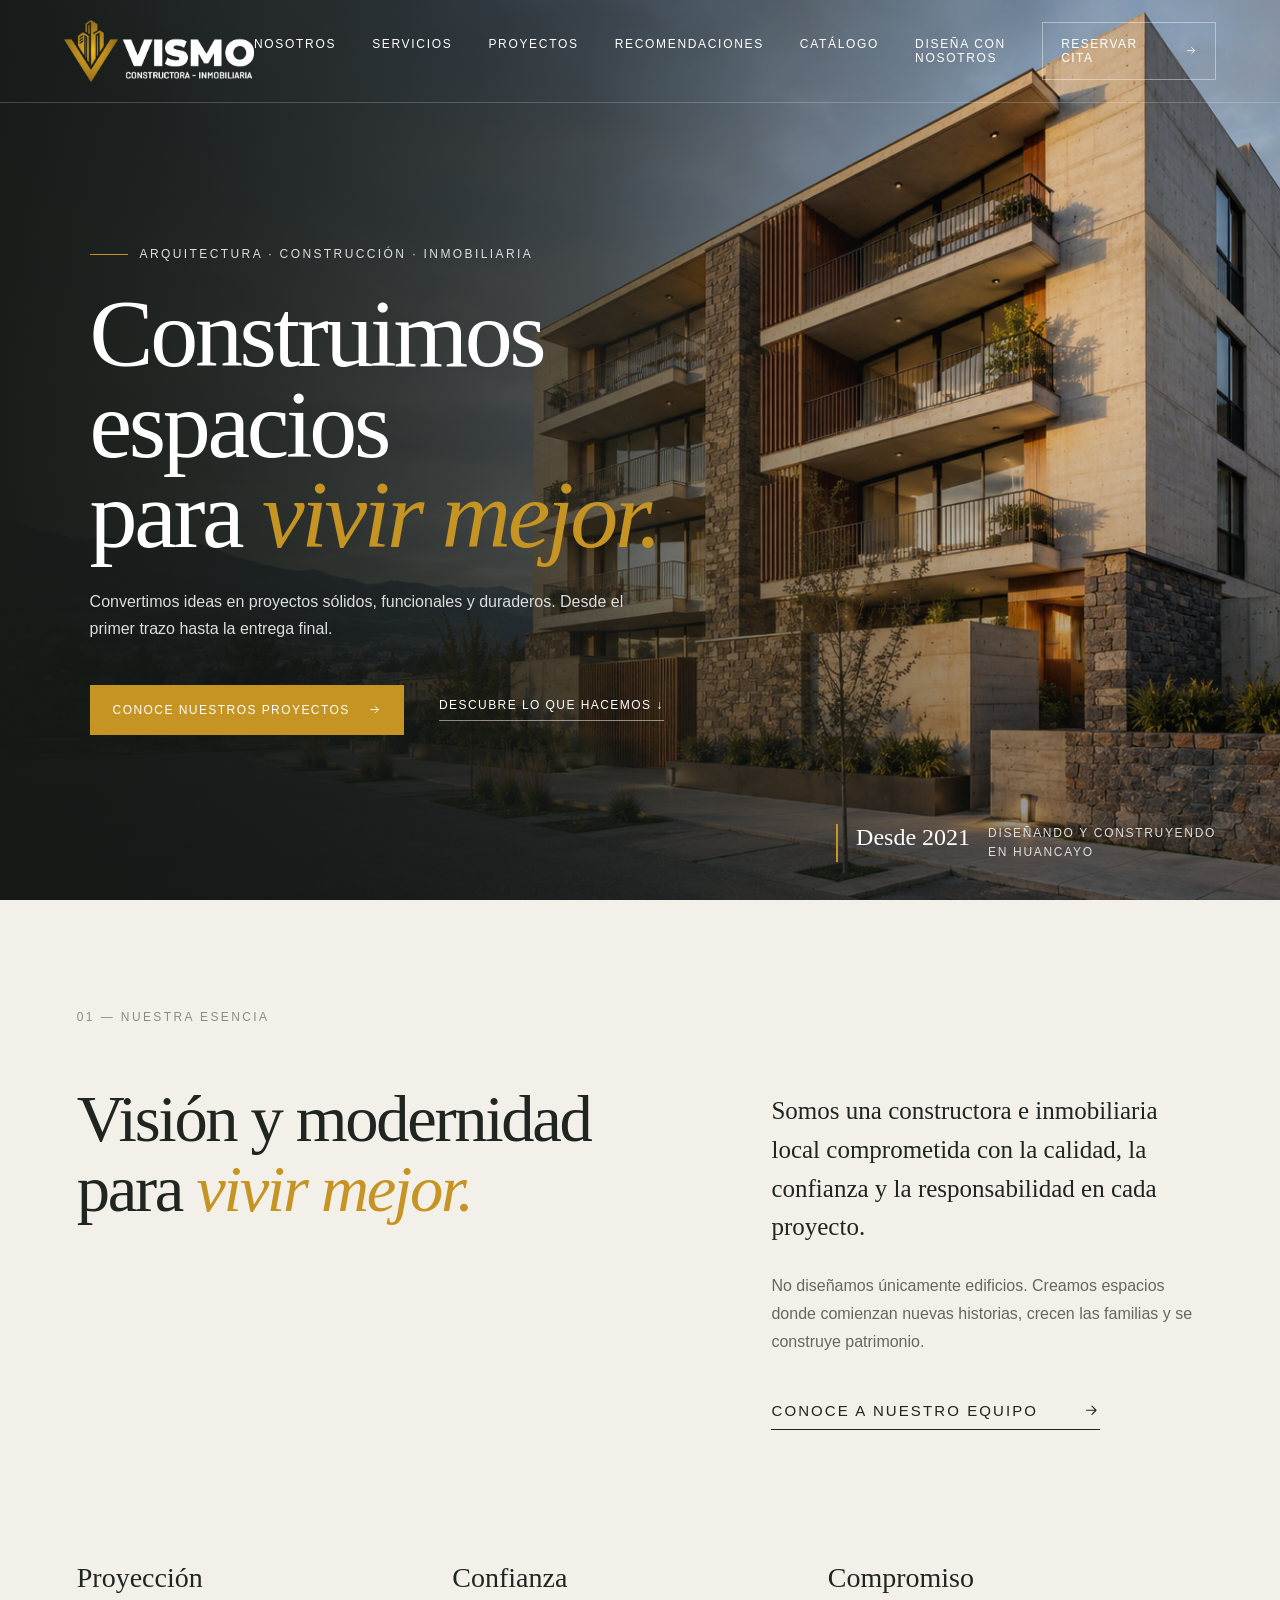
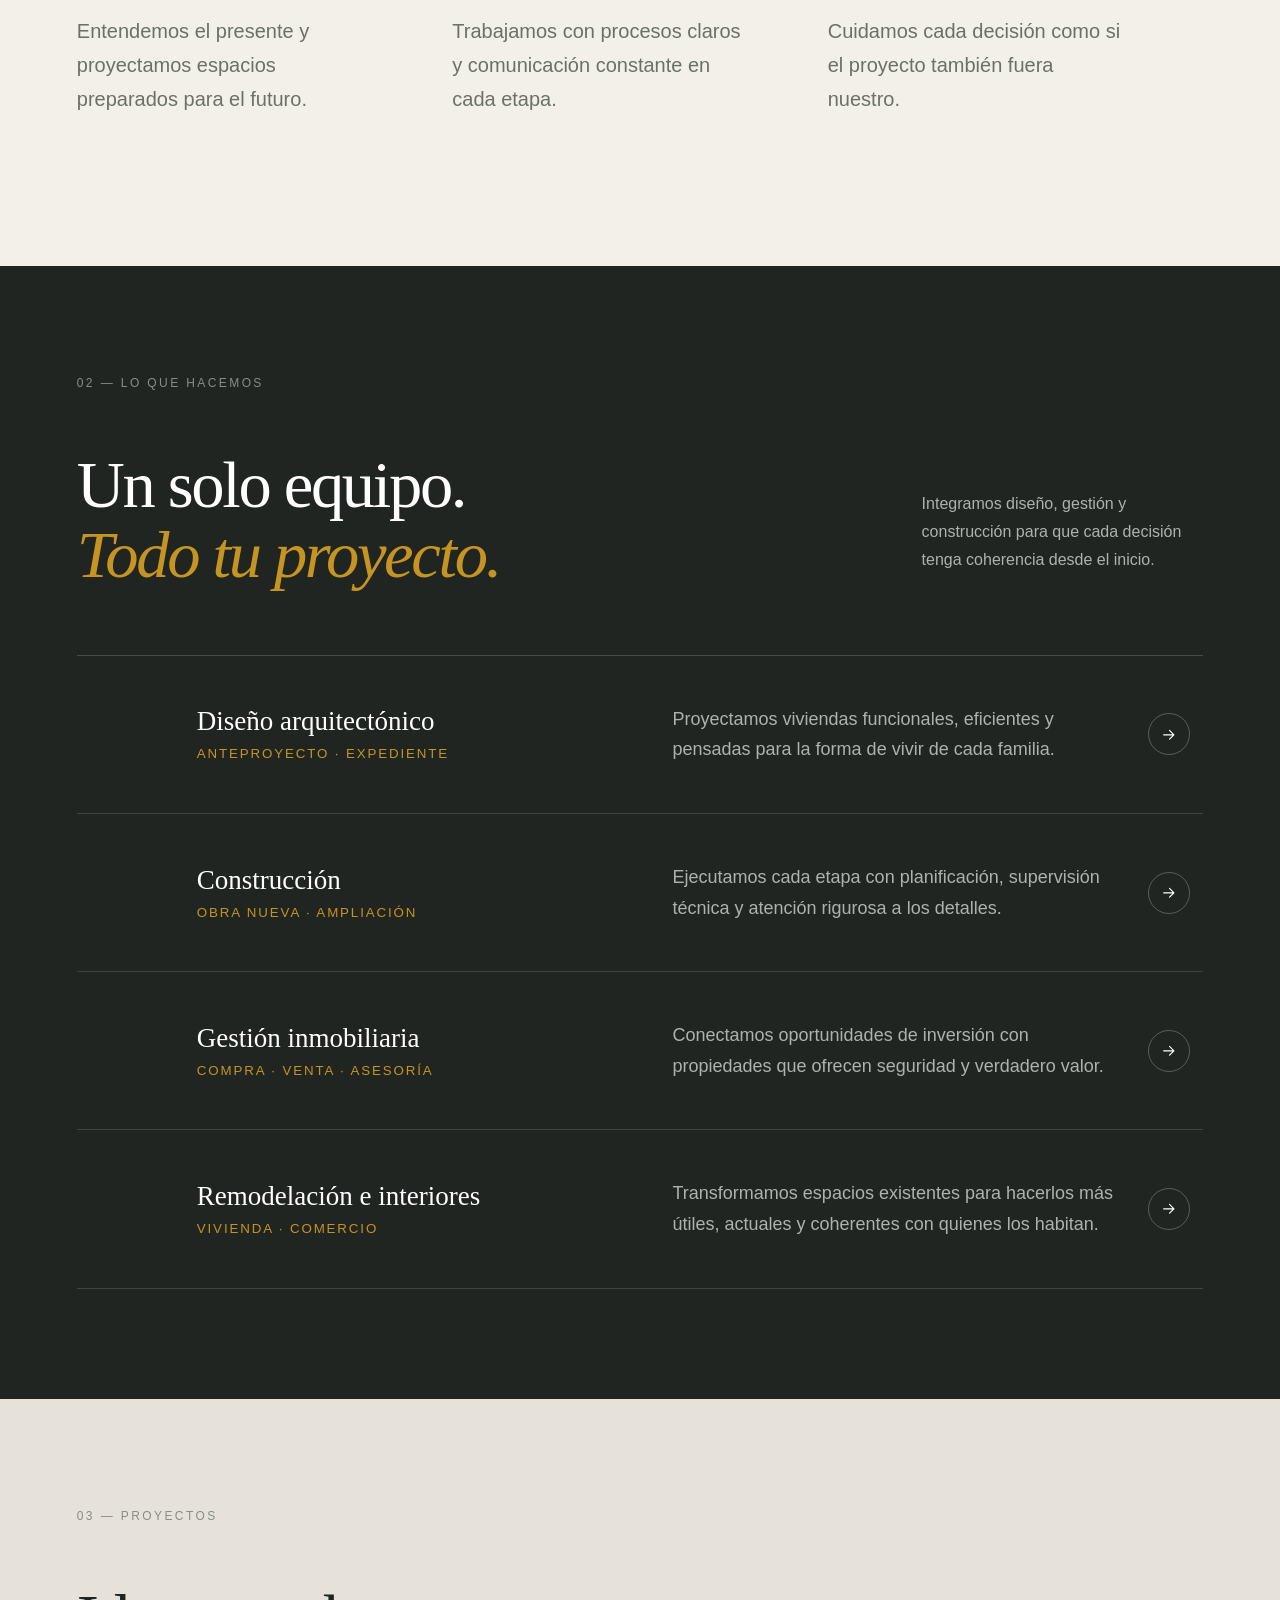
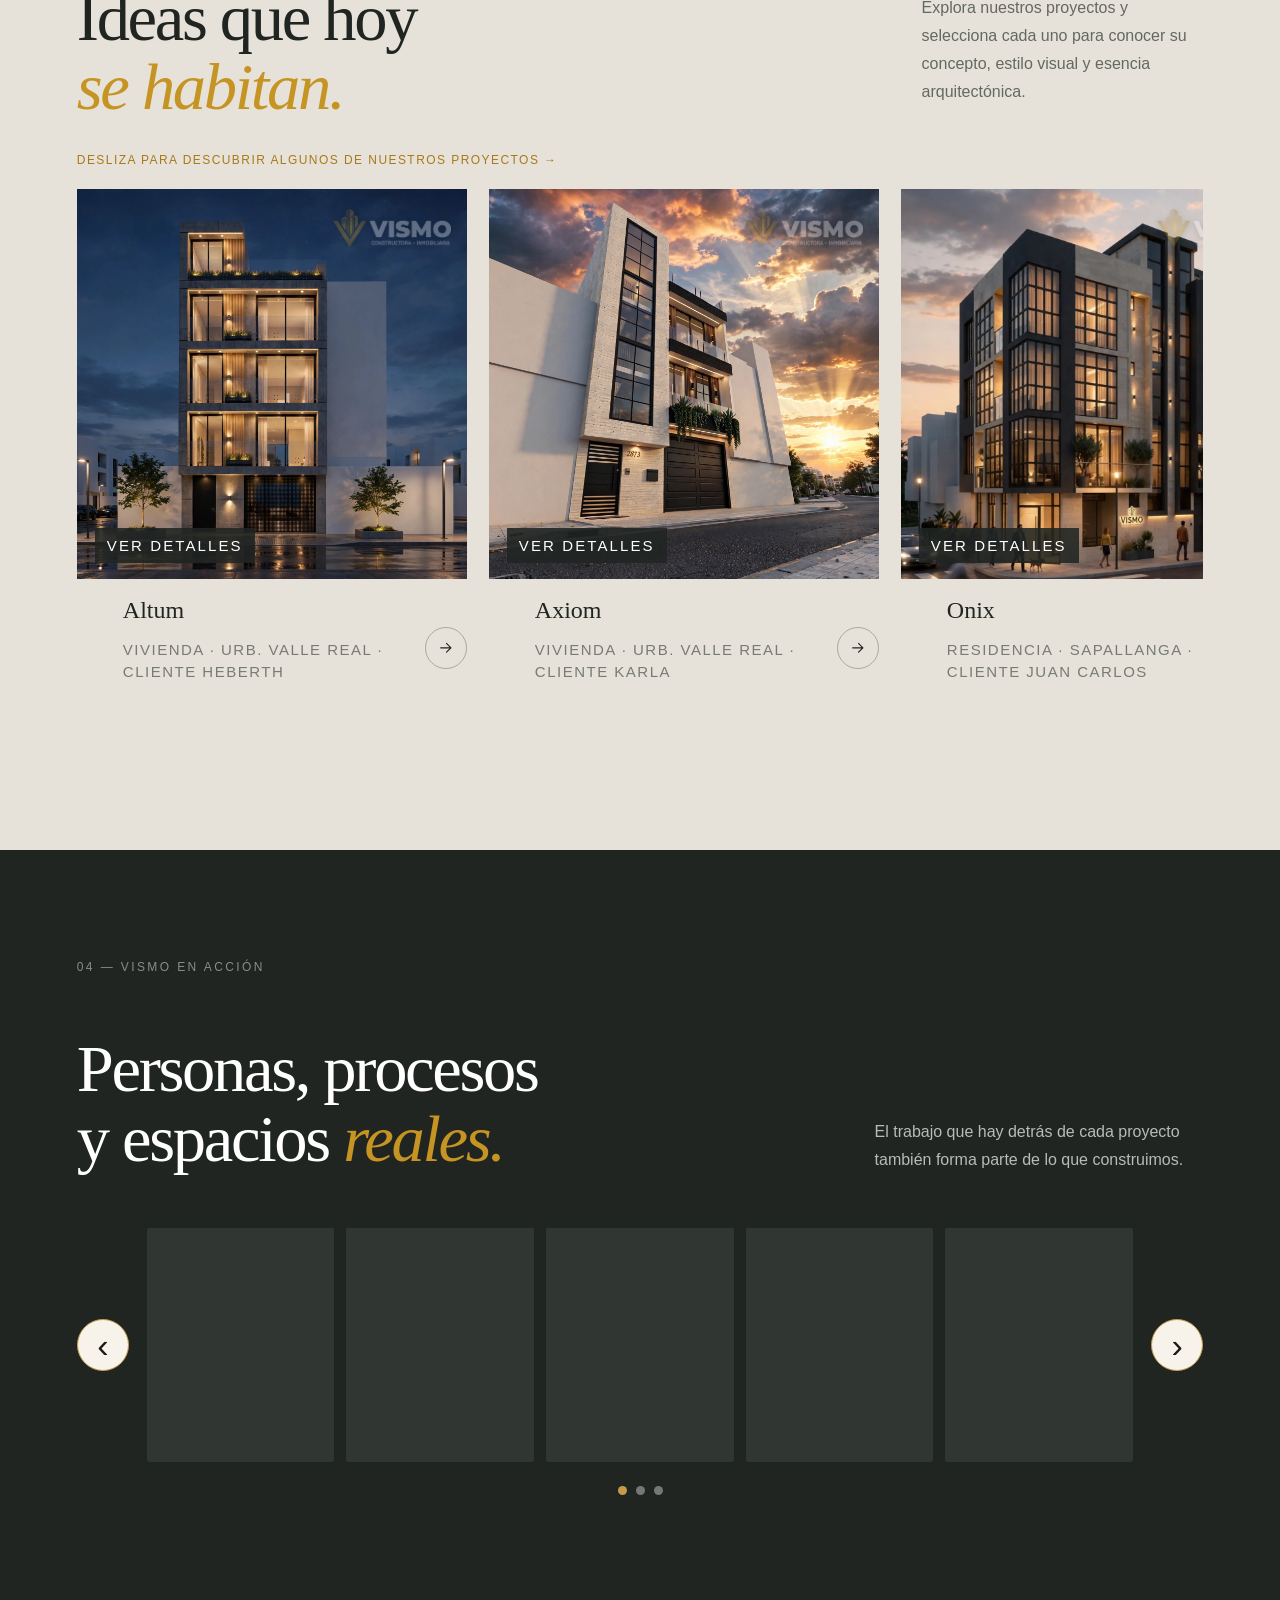
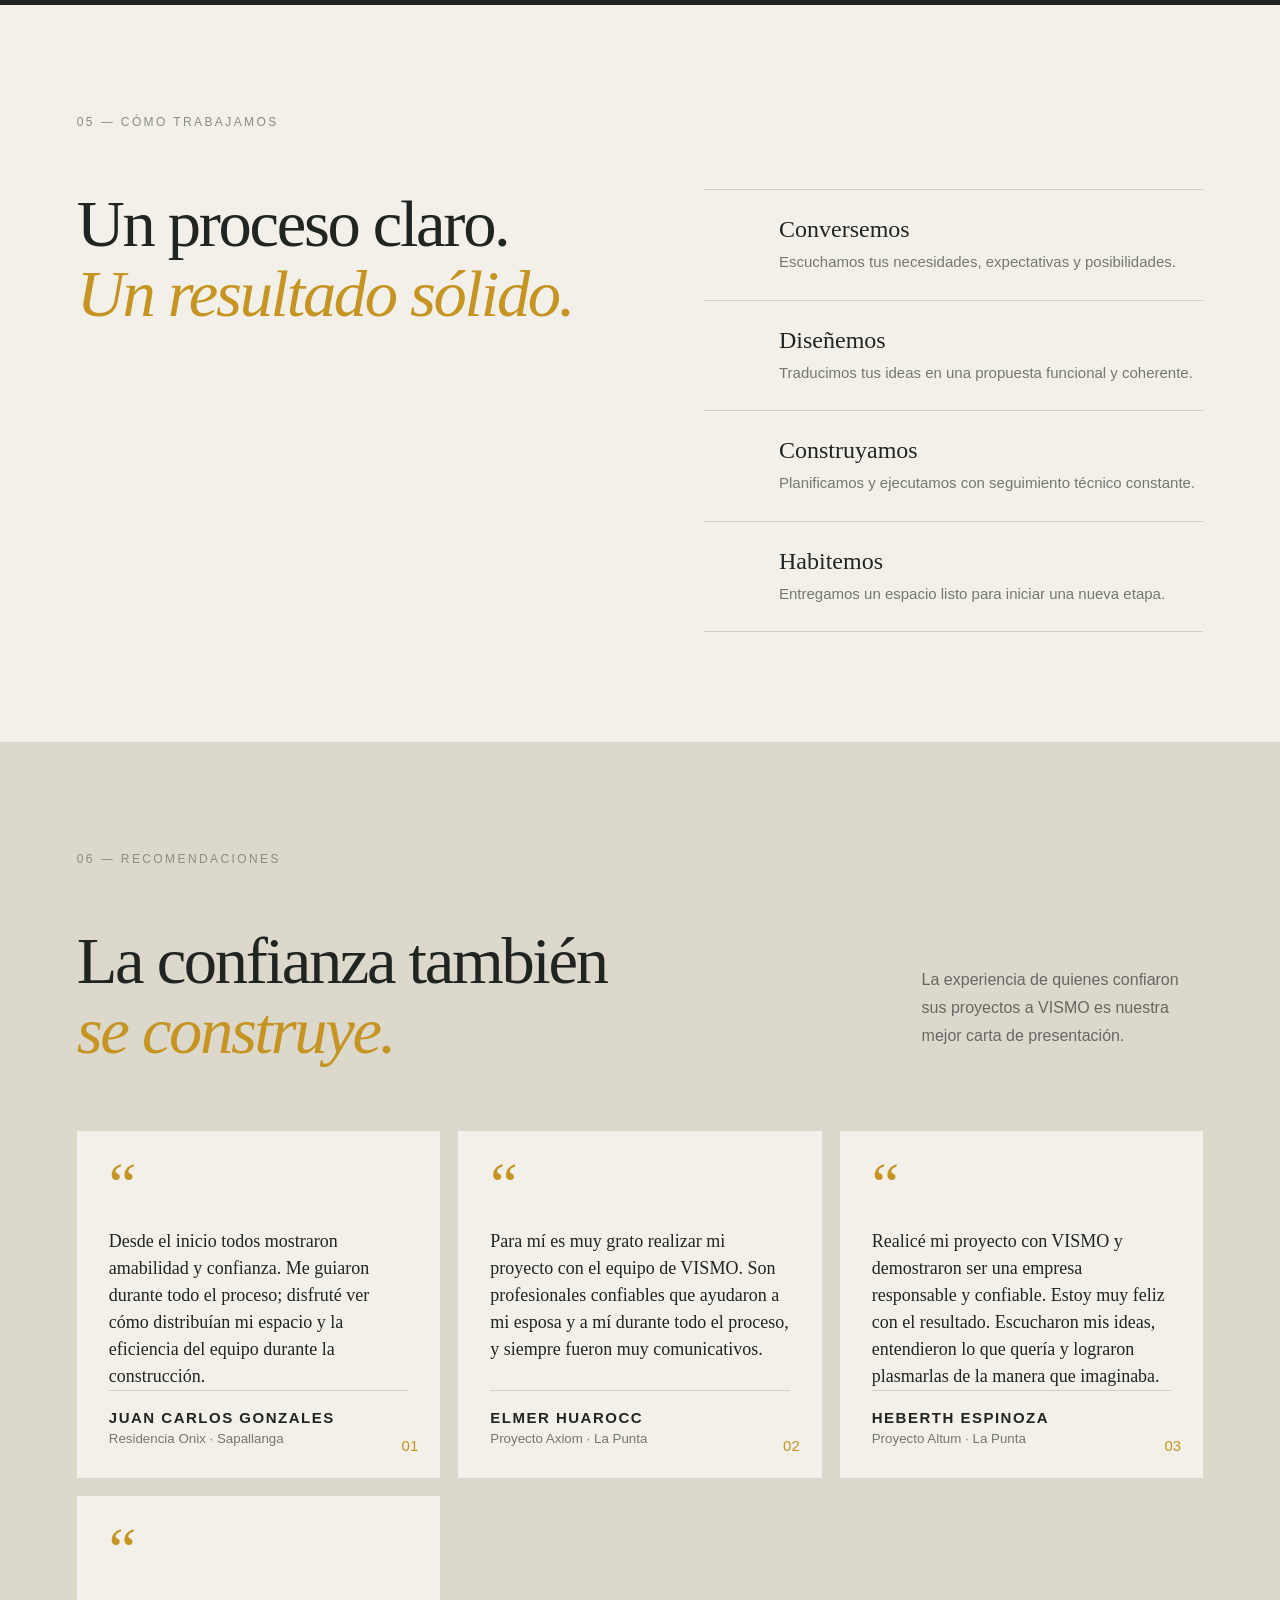
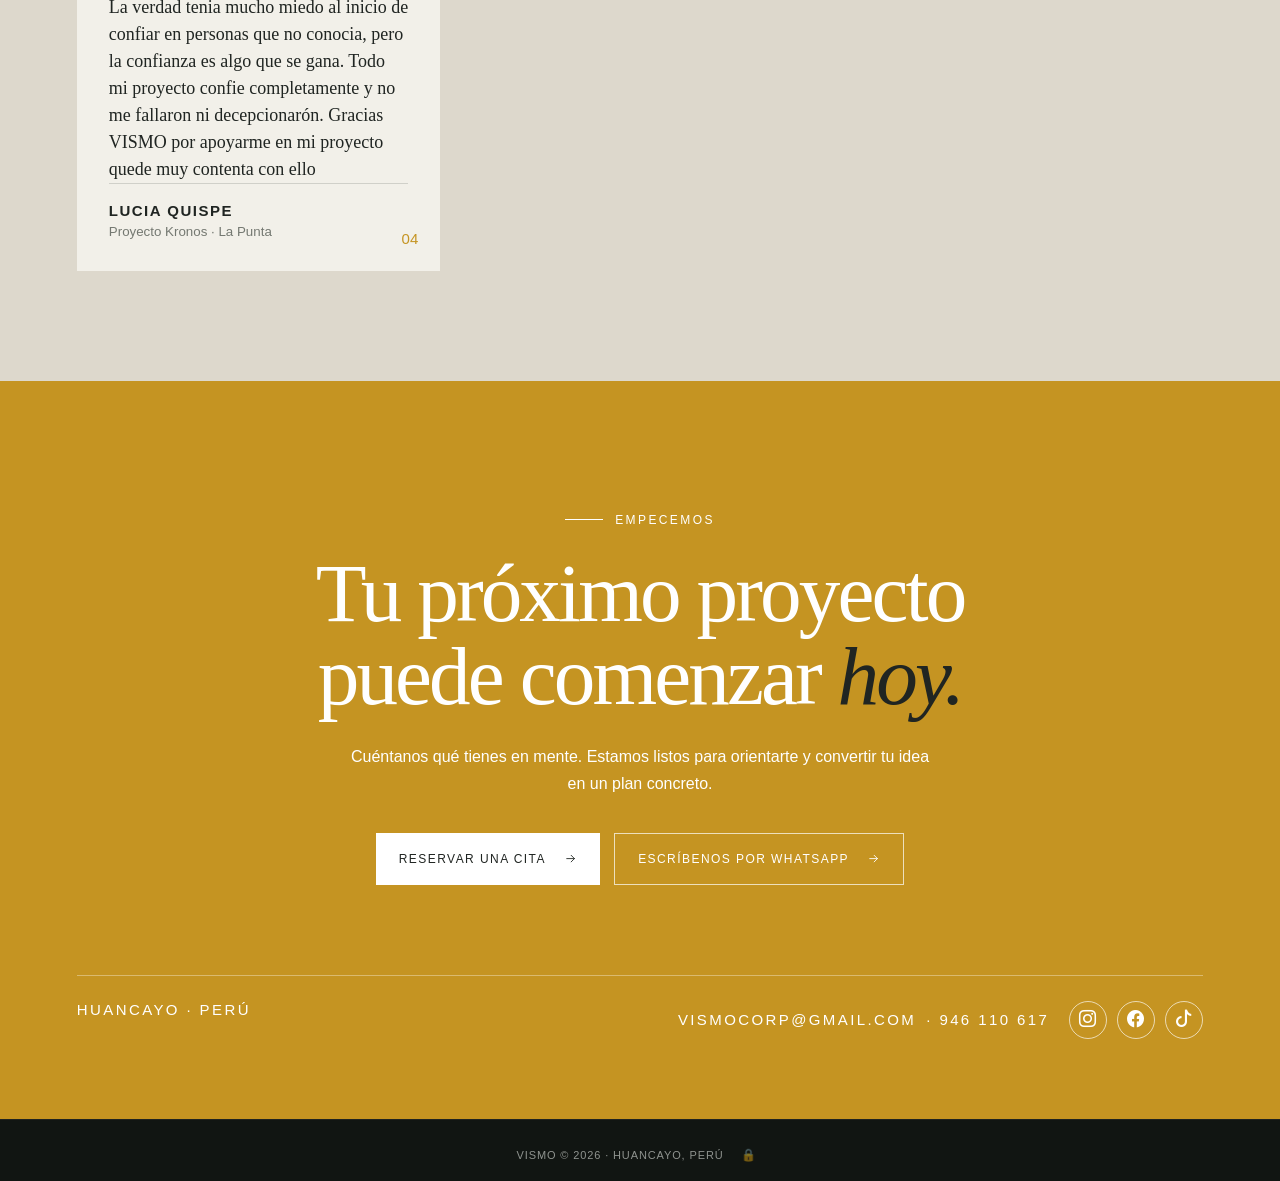
==== commit 97695cad: "Add files via upload" ====
--- a/index.html
+++ b/index.html
@@ -1,822 +1 @@
-<!DOCTYPE html>
-<html lang="es">
-
-<head>
-    <meta charset="UTF-8">
-
-    <meta
-        name="viewport"
-        content="width=device-width, initial-scale=1.0"
-    >
-
-    <title>Catálogo de Fachadas | VISMO</title>
-
-    <link
-        rel="stylesheet"
-        href="style.css"
-    >
-</head>
-
-
-<body><a href="../web/index.html" style="position:fixed;left:18px;top:18px;z-index:9999;background:#151719;color:#fff;padding:10px 14px;text-decoration:none;font:12px Arial;letter-spacing:.08em;border:1px solid #b99042">← VOLVER A VISMO</a>
-
-
-<!-- =====================================================
-     PORTADA
-===================================================== -->
-
-<header class="hero">
-
-    <div class="hero-image"></div>
-
-    <div class="hero-overlay"></div>
-
-
-    <div class="hero-content">
-
-        <img
-            src="imagenes/logo-vismo.png"
-            alt="VISMO Constructora - Inmobiliaria"
-            class="logo-vismo"
-        >
-
-
-        <p class="eyebrow">
-            CATÁLOGO VISMO
-        </p>
-
-
-        <h1>
-            Imaginemos juntos<br>
-            tu fachada.
-        </h1>
-
-
-        <p class="hero-text">
-
-            Explora nuestras propuestas y selecciona aquellas
-            que conecten con lo que imaginas para tu hogar.
-
-        </p>
-
-
-        <p class="hero-favoritas-info">
-            ♡ Puedes elegir más de una
-        </p>
-
-
-        <a
-            href="#catalogo"
-            class="btn-explorar"
-        >
-            EXPLORAR FACHADAS ↓
-        </a>
-
-    </div>
-
-</header>
-
-
-
-<main>
-
-
-<!-- =====================================================
-     01 — CATÁLOGO
-===================================================== -->
-
-<section
-    class="catalogo"
-    id="catalogo"
->
-
-    <div class="section-heading">
-
-        <p class="section-number">
-            01 — CATÁLOGO
-        </p>
-
-
-        <h2>
-            Elige tus favoritas.
-        </h2>
-
-
-        <p>
-
-            No tienes que elegir una sola.
-            Selecciona las propuestas que tengan elementos
-            que te gustaría incorporar en tu futura fachada.
-
-        </p>
-
-    </div>
-
-
-    <!-- Las fachadas se generan desde script.js -->
-
-    <div
-        class="fachadas-grid"
-        id="fachadasGrid"
-    ></div>
-
-</section>
-
-
-
-<!-- =====================================================
-     02 — TU PROYECTO
-===================================================== -->
-
-<section class="proyecto">
-
-    <div class="proyecto-container">
-
-
-        <p class="section-number">
-            02 — TU PROYECTO
-        </p>
-
-
-        <h2>
-            Cuéntanos un poco<br>
-            sobre tu fachada.
-        </h2>
-
-
-        <p class="section-description">
-
-            Estos datos nos ayudarán a comprender mejor
-            las referencias que elegiste y adaptarlas
-            a las características de tu vivienda.
-
-        </p>
-
-
-
-        <div class="proyecto-grid">
-
-
-            <!-- FRENTE -->
-
-            <div class="campo-proyecto">
-
-                <label for="frente">
-                    Frente del terreno
-                </label>
-
-
-                <div class="input-medida">
-
-                    <input
-                        type="number"
-                        id="frente"
-                        min="1"
-                        step="0.01"
-                        placeholder="Ej. 6.50"
-                    >
-
-                    <span>
-                        m
-                    </span>
-
-                </div>
-
-            </div>
-
-
-
-            <!-- PISOS -->
-
-            <div class="campo-proyecto">
-
-                <label>
-                    Número de pisos
-                </label>
-
-
-                <div
-                    class="pisos-opciones"
-                    id="pisosOpciones"
-                >
-
-                    <button
-                        type="button"
-                        data-pisos="1"
-                    >
-                        1
-                    </button>
-
-
-                    <button
-                        type="button"
-                        data-pisos="2"
-                    >
-                        2
-                    </button>
-
-
-                    <button
-                        type="button"
-                        data-pisos="3"
-                    >
-                        3
-                    </button>
-
-
-                    <button
-                        type="button"
-                        data-pisos="4"
-                    >
-                        4
-                    </button>
-
-
-                    <button
-                        type="button"
-                        data-pisos="5+"
-                    >
-                        5+
-                    </button>
-
-                </div>
-
-            </div>
-
-        </div>
-
-
-
-        <!-- PREFERENCIAS -->
-
-        <div class="preferencias-bloque">
-
-
-            <p class="preferencias-pregunta">
-                ¿Qué elementos llamaron más tu atención?
-            </p>
-
-
-            <p class="preferencias-ayuda">
-                Puedes elegir varios.
-            </p>
-
-
-            <div class="chips-preferencias">
-
-
-                <label>
-
-                    <input
-                        type="checkbox"
-                        value="Volumetría"
-                    >
-
-                    <span>
-                        Volumetría
-                    </span>
-
-                </label>
-
-
-
-                <label>
-
-                    <input
-                        type="checkbox"
-                        value="Colores"
-                    >
-
-                    <span>
-                        Colores
-                    </span>
-
-                </label>
-
-
-
-                <label>
-
-                    <input
-                        type="checkbox"
-                        value="Materiales"
-                    >
-
-                    <span>
-                        Materiales
-                    </span>
-
-                </label>
-
-
-
-                <label>
-
-                    <input
-                        type="checkbox"
-                        value="Balcones"
-                    >
-
-                    <span>
-                        Balcones
-                    </span>
-
-                </label>
-
-
-
-                <label>
-
-                    <input
-                        type="checkbox"
-                        value="Ventanales"
-                    >
-
-                    <span>
-                        Ventanales
-                    </span>
-
-                </label>
-
-
-
-                <label>
-
-                    <input
-                        type="checkbox"
-                        value="Iluminación"
-                    >
-
-                    <span>
-                        Iluminación
-                    </span>
-
-                </label>
-
-
-
-                <label>
-
-                    <input
-                        type="checkbox"
-                        value="Jardinería"
-                    >
-
-                    <span>
-                        Jardinería
-                    </span>
-
-                </label>
-
-
-
-                <label>
-
-                    <input
-                        type="checkbox"
-                        value="Otro"
-                    >
-
-                    <span>
-                        Otro
-                    </span>
-
-                </label>
-
-
-            </div>
-
-        </div>
-
-    </div>
-
-</section>
-
-
-
-<!-- =====================================================
-     03 — INSPIRACIÓN
-===================================================== -->
-
-<section class="referencia">
-
-    <div class="referencia-content">
-
-
-        <p class="section-number">
-            03 — TU INSPIRACIÓN
-        </p>
-
-
-        <h2>
-            ¿No encontraste exactamente<br>
-            lo que imaginas?
-        </h2>
-
-
-        <p>
-
-            Sube una imagen que te inspire.
-            Puede ser una captura de Pinterest o Instagram,
-            una fotografía, un render o cualquier otra referencia.
-
-        </p>
-
-
-
-        <label
-            class="upload-box"
-            for="imagenReferencia"
-        >
-
-
-            <span class="upload-icon">
-                ＋
-            </span>
-
-
-            <span class="upload-title">
-                SUBIR MI INSPIRACIÓN
-            </span>
-
-
-            <span class="upload-subtitle">
-                JPG · PNG · WEBP
-            </span>
-
-
-        </label>
-
-
-
-        <input
-            type="file"
-            id="imagenReferencia"
-            accept="image/png,image/jpeg,image/webp"
-            hidden
-        >
-
-
-        <div id="previewReferencia"></div>
-
-
-    </div>
-
-</section>
-
-
-
-<!-- =====================================================
-     04 — SELECCIÓN Y FORMULARIO
-===================================================== -->
-
-<section
-    class="formulario-section"
-    id="formulario"
->
-
-
-    <div class="formulario-container">
-
-
-        <p class="section-number">
-            04 — TU SELECCIÓN
-        </p>
-
-
-        <h2>
-            Ya estamos más cerca<br>
-            de imaginarla.
-        </h2>
-
-
-        <p class="form-intro">
-
-            Revisa tus referencias y cuéntanos cualquier
-            detalle adicional que quieras incorporar.
-
-        </p>
-
-
-
-        <!-- FAVORITAS -->
-
-        <div class="resumen-favoritas">
-
-
-            <div class="resumen-titulo">
-
-                <p>
-                    TUS FACHADAS FAVORITAS
-                </p>
-
-
-                <span id="cantidadResumen">
-                    0 seleccionadas
-                </span>
-
-            </div>
-
-
-
-            <div
-                class="favoritas-miniaturas"
-                id="favoritasMiniaturas"
-            >
-
-                <p class="sin-favoritas">
-                    Aún no has seleccionado ninguna fachada.
-                </p>
-
-            </div>
-
-        </div>
-
-
-
-        <!-- =================================================
-             FORMULARIO BASIN
-        ================================================= -->
-
-
-        <form
-            id="formPreferencias"
-            action="https://usebasin.com/f/064ac238b4b1"
-            method="POST"
-            enctype="multipart/form-data"
-        >
-
-
-            <!-- NOMBRE -->
-
-            <div class="campo">
-
-                <label for="nombre">
-                    Nombre y apellido *
-                </label>
-
-
-                <input
-                    type="text"
-                    id="nombre"
-                    name="Nombre del cliente"
-                    placeholder="Escribe tu nombre"
-                    required
-                >
-
-            </div>
-
-
-
-            <!-- CELULAR -->
-
-            <div class="campo">
-
-                <label for="celular">
-                    Celular
-                </label>
-
-
-                <input
-                    type="tel"
-                    id="celular"
-                    name="Celular"
-                    placeholder="Ej. 999 999 999"
-                >
-
-            </div>
-
-
-
-            <!-- COMENTARIO -->
-
-            <div class="campo">
-
-                <label for="comentario">
-                    Cuéntanos qué te gusta de estas referencias
-                </label>
-
-
-                <textarea
-                    id="comentario"
-                    name="Comentarios del cliente"
-                    rows="5"
-                    placeholder="Puedes contarnos sobre colores, formas, materiales, iluminación o cualquier detalle que quisieras para tu fachada..."
-                ></textarea>
-
-            </div>
-
-
-
-            <!-- DATOS QUE COMPLETARÁ JAVASCRIPT -->
-
-            <input
-                type="hidden"
-                id="favoritasInput"
-                name="Fachadas VISMO seleccionadas"
-            >
-
-
-            <input
-                type="hidden"
-                id="pisosInput"
-                name="Número de pisos"
-            >
-
-
-            <input
-                type="hidden"
-                id="preferenciasInput"
-                name="Elementos que le gustan"
-            >
-
-
-            <input
-                type="hidden"
-                id="frenteInput"
-                name="Frente del terreno"
-            >
-
-
-
-            <!-- BOTÓN -->
-
-            <button
-                type="submit"
-                class="btn-enviar"
-            >
-
-                “COMPARTIR MI SELECCIÓN →”.
-
-            </button>
-
-
-        </form>
-
-
-    </div>
-
-</section>
-
-
-</main>
-
-
-
-<!-- =====================================================
-     BOTÓN FLOTANTE FAVORITAS
-===================================================== -->
-
-<button
-    class="favoritas-flotante"
-    id="favoritasFlotante"
-    type="button"
->
-
-    ♡ MIS FAVORITAS
-
-    <span id="contadorFavoritas">
-        0
-    </span>
-
-</button>
-
-
-
-<!-- =====================================================
-     MODAL FACHADA
-===================================================== -->
-
-<div
-    class="modal"
-    id="modal"
->
-
-
-    <!-- CERRAR -->
-
-    <button
-        class="modal-cerrar"
-        id="modalCerrar"
-        type="button"
-        aria-label="Cerrar"
-    >
-        ×
-    </button>
-
-
-
-    <!-- ANTERIOR -->
-
-    <button
-        class="modal-anterior"
-        id="modalAnterior"
-        type="button"
-        aria-label="Fachada anterior"
-    >
-        ‹
-    </button>
-
-
-
-    <!-- CONTENIDO -->
-
-    <div class="modal-contenido">
-
-
-        <div class="modal-imagen-wrap">
-
-
-            <img
-                id="modalImagen"
-                src=""
-                alt="Fachada VISMO"
-            >
-
-
-            <!-- LOGO COMPLETO VISMO -->
-
-            <img
-                src="imagenes/logo-vismo.png"
-                alt="VISMO"
-                class="marca-modal"
-            >
-
-
-        </div>
-
-
-
-        <p id="modalNumero"></p>
-
-
-
-        <button
-            class="modal-favorita"
-            id="modalFavorita"
-            type="button"
-        >
-
-            ♡ AGREGAR A FAVORITAS
-
-        </button>
-
-
-    </div>
-
-
-
-    <!-- SIGUIENTE -->
-
-    <button
-        class="modal-siguiente"
-        id="modalSiguiente"
-        type="button"
-        aria-label="Siguiente fachada"
-    >
-        ›
-    </button>
-
-
-</div>
-
-
-
-<!-- =====================================================
-     FOOTER
-===================================================== -->
-
-<footer>
-
-
-    <img
-        src="imagenes/logo-vismo.png"
-        alt="VISMO Constructora - Inmobiliaria"
-        class="footer-logo-img"
-    >
-
-
-    <p>
-        Visión y modernidad para vivir mejor.
-    </p>
-
-
-    <small>
-        Catálogo de fachadas · VISMO
-    </small>
-
-
-</footer>
-
-
-
-<!-- =====================================================
-     JAVASCRIPT
-===================================================== -->
-
-<script src="script.js"></script>
-
-
-</body>
-
-</html>
+<!doctype html><html><head><meta charset="utf-8"><meta http-equiv="refresh" content="0; url=web/index.html"><title>VISMO</title></head><body><a href="web/index.html">Ingresar a VISMO</a></body></html>
